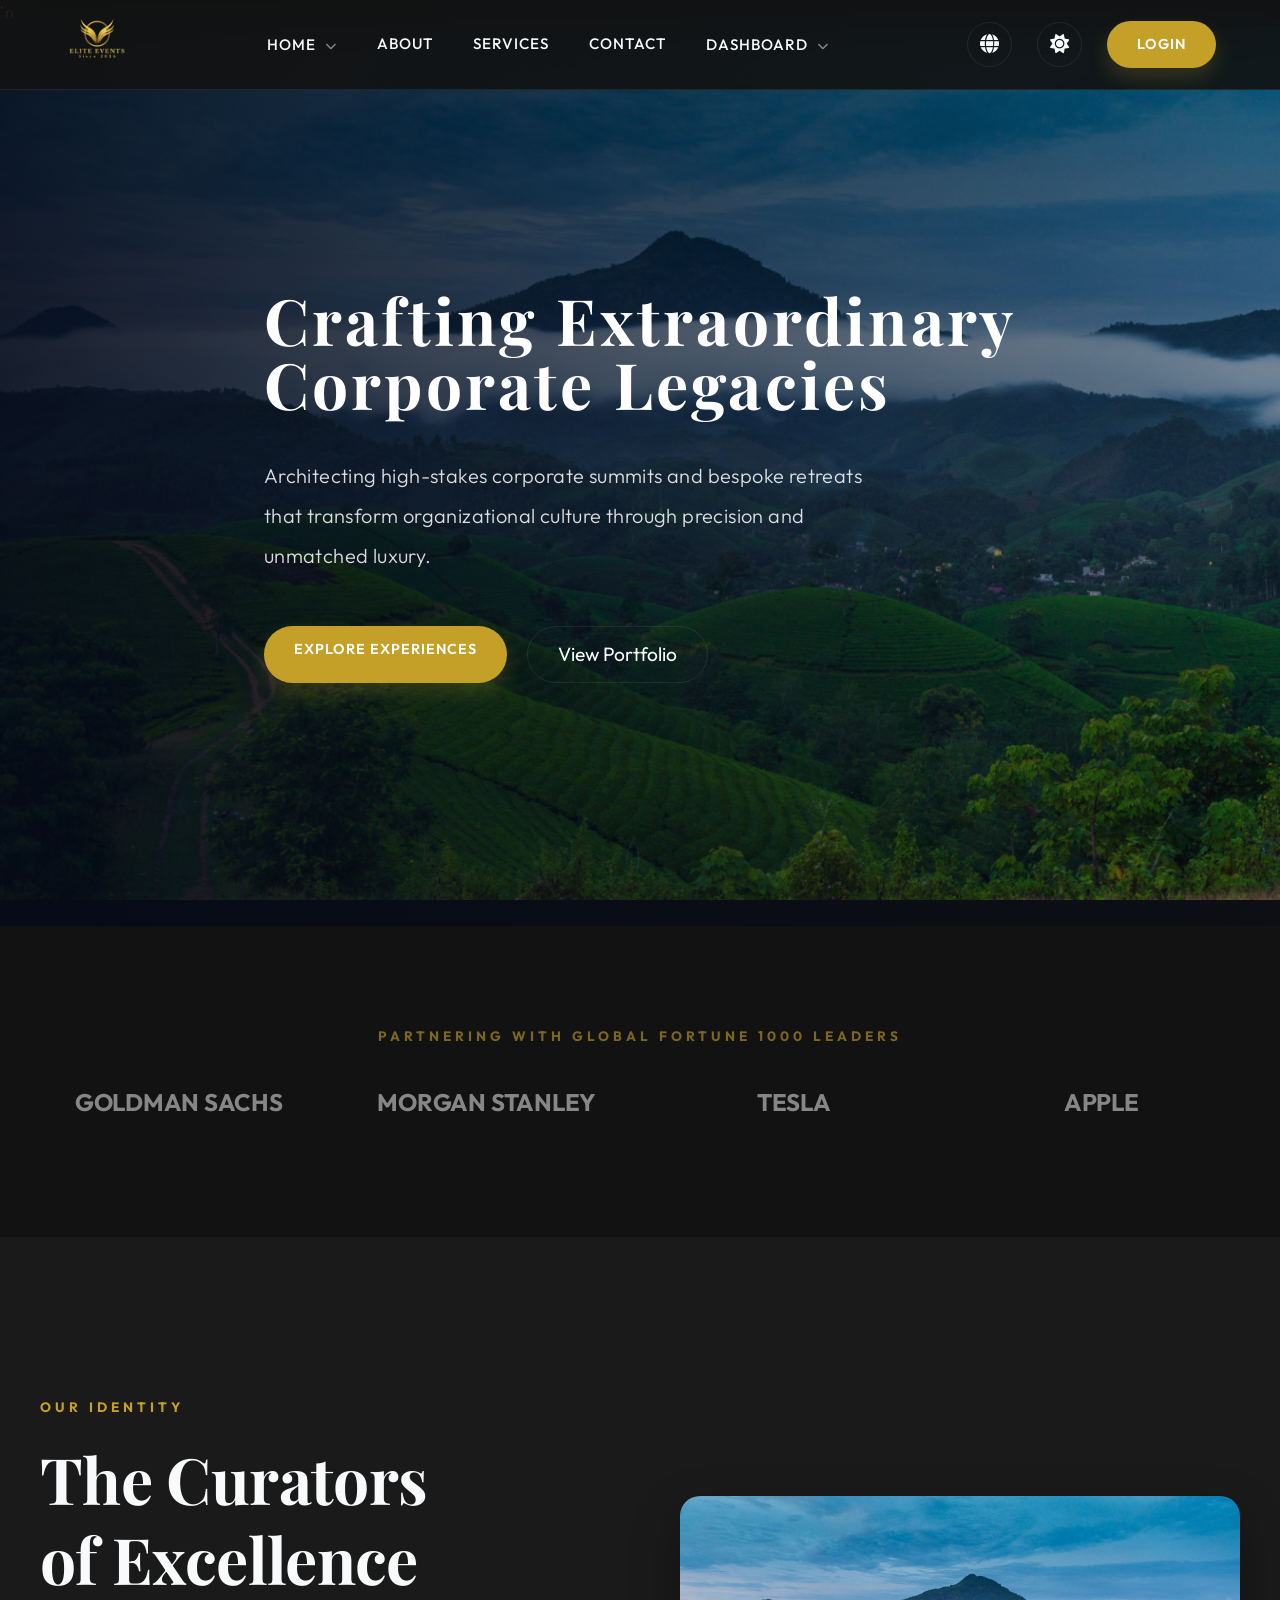
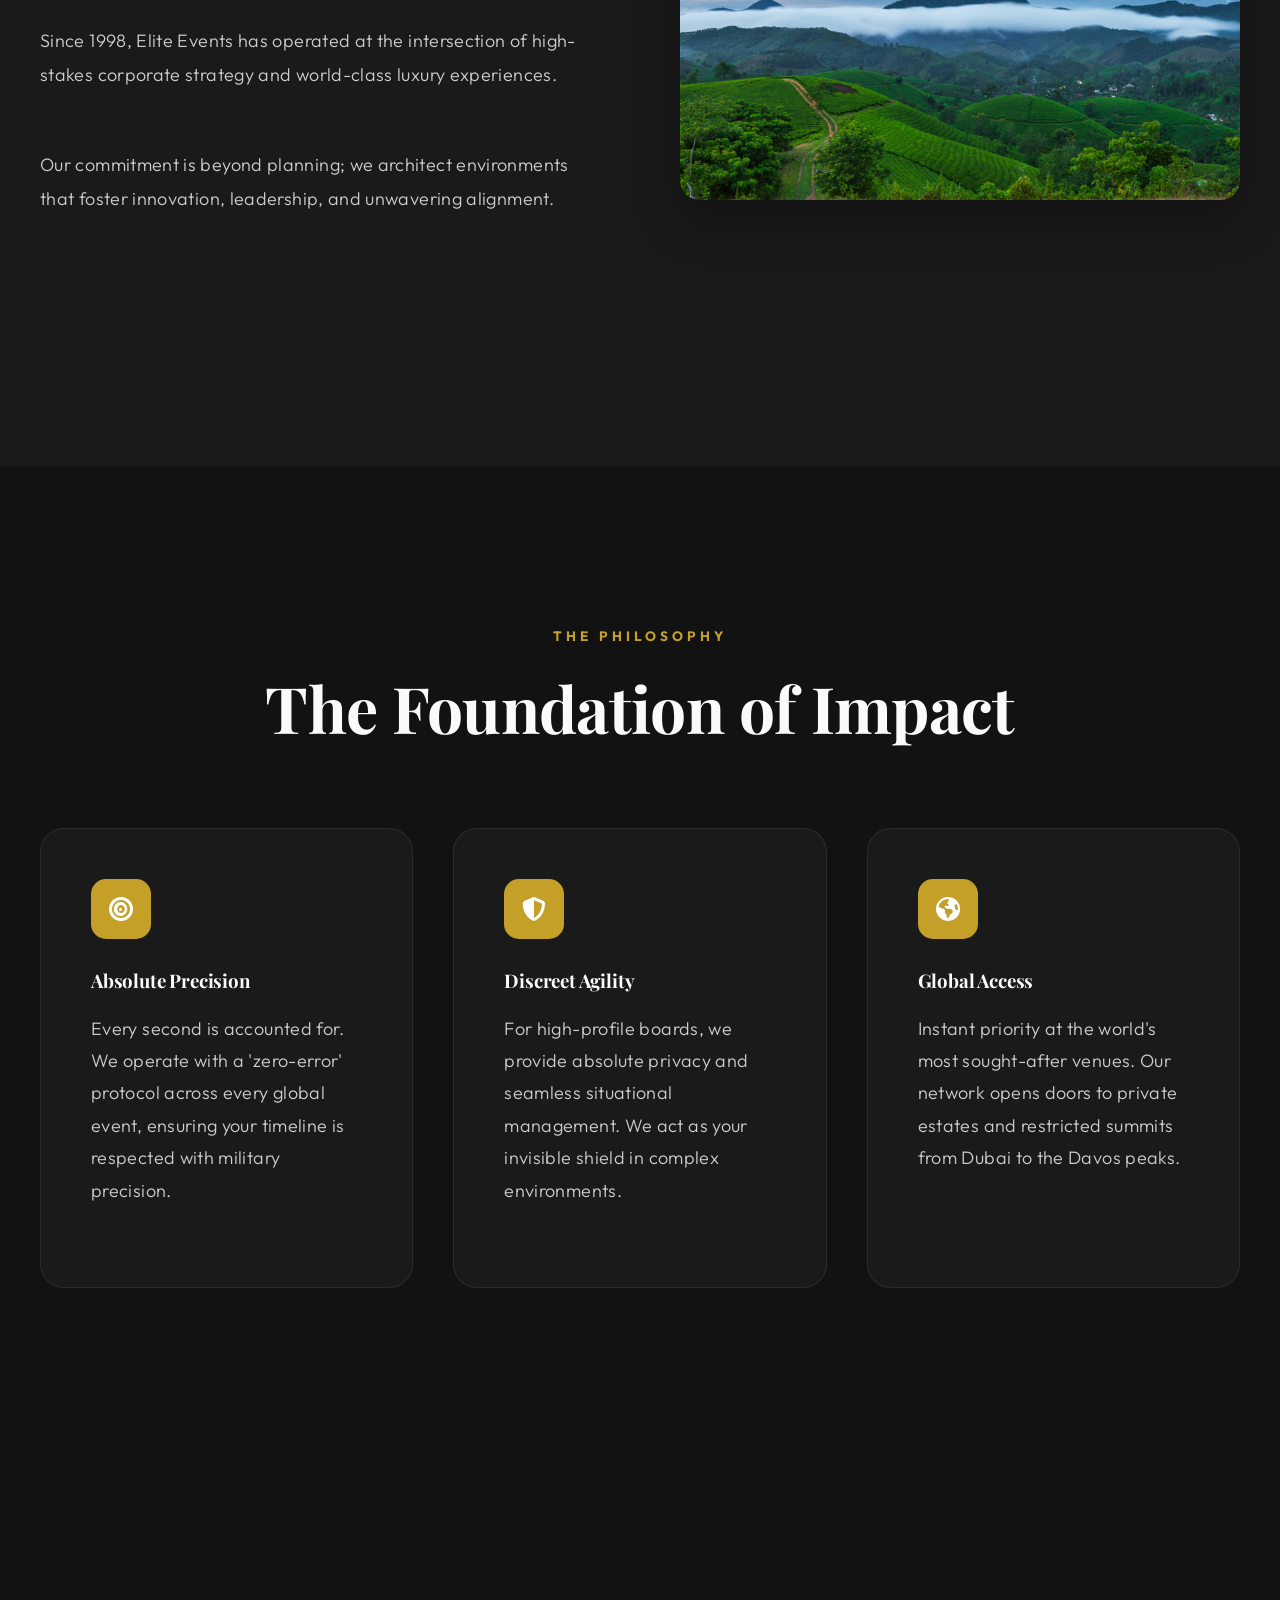
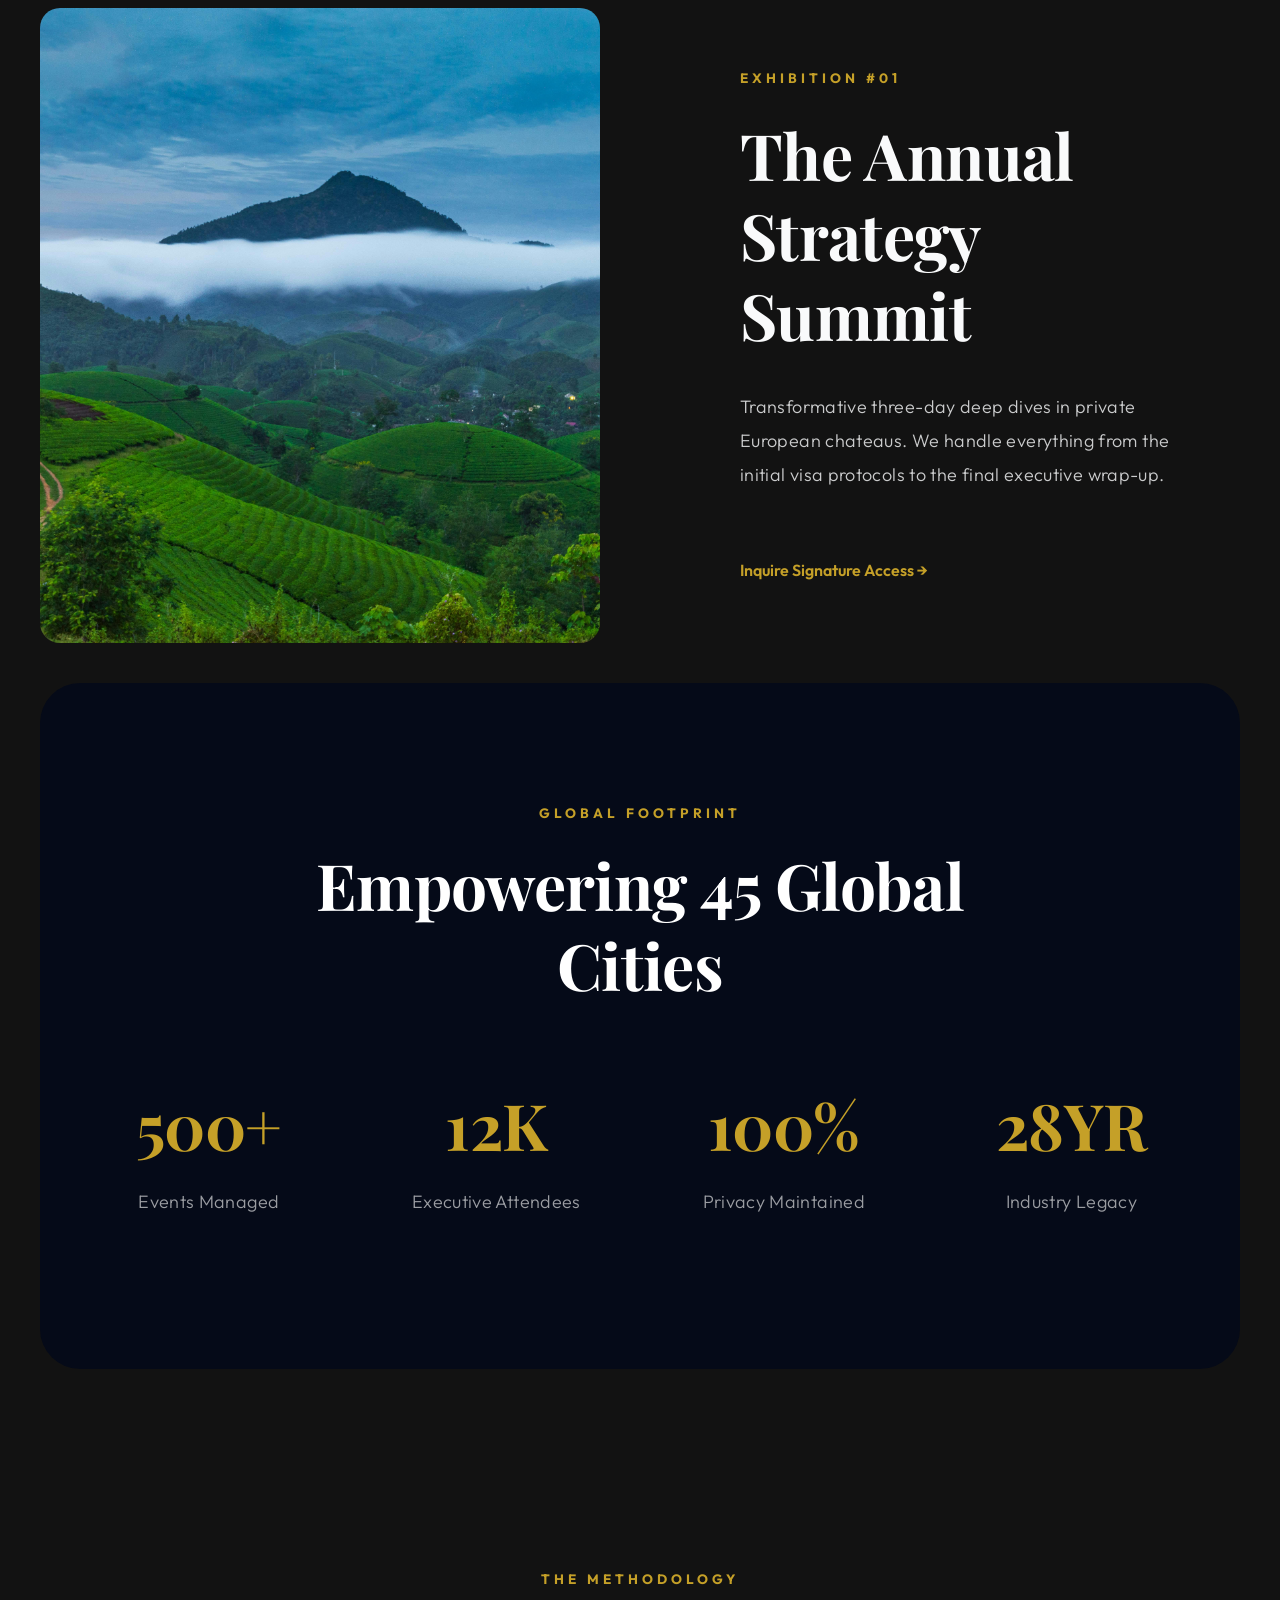
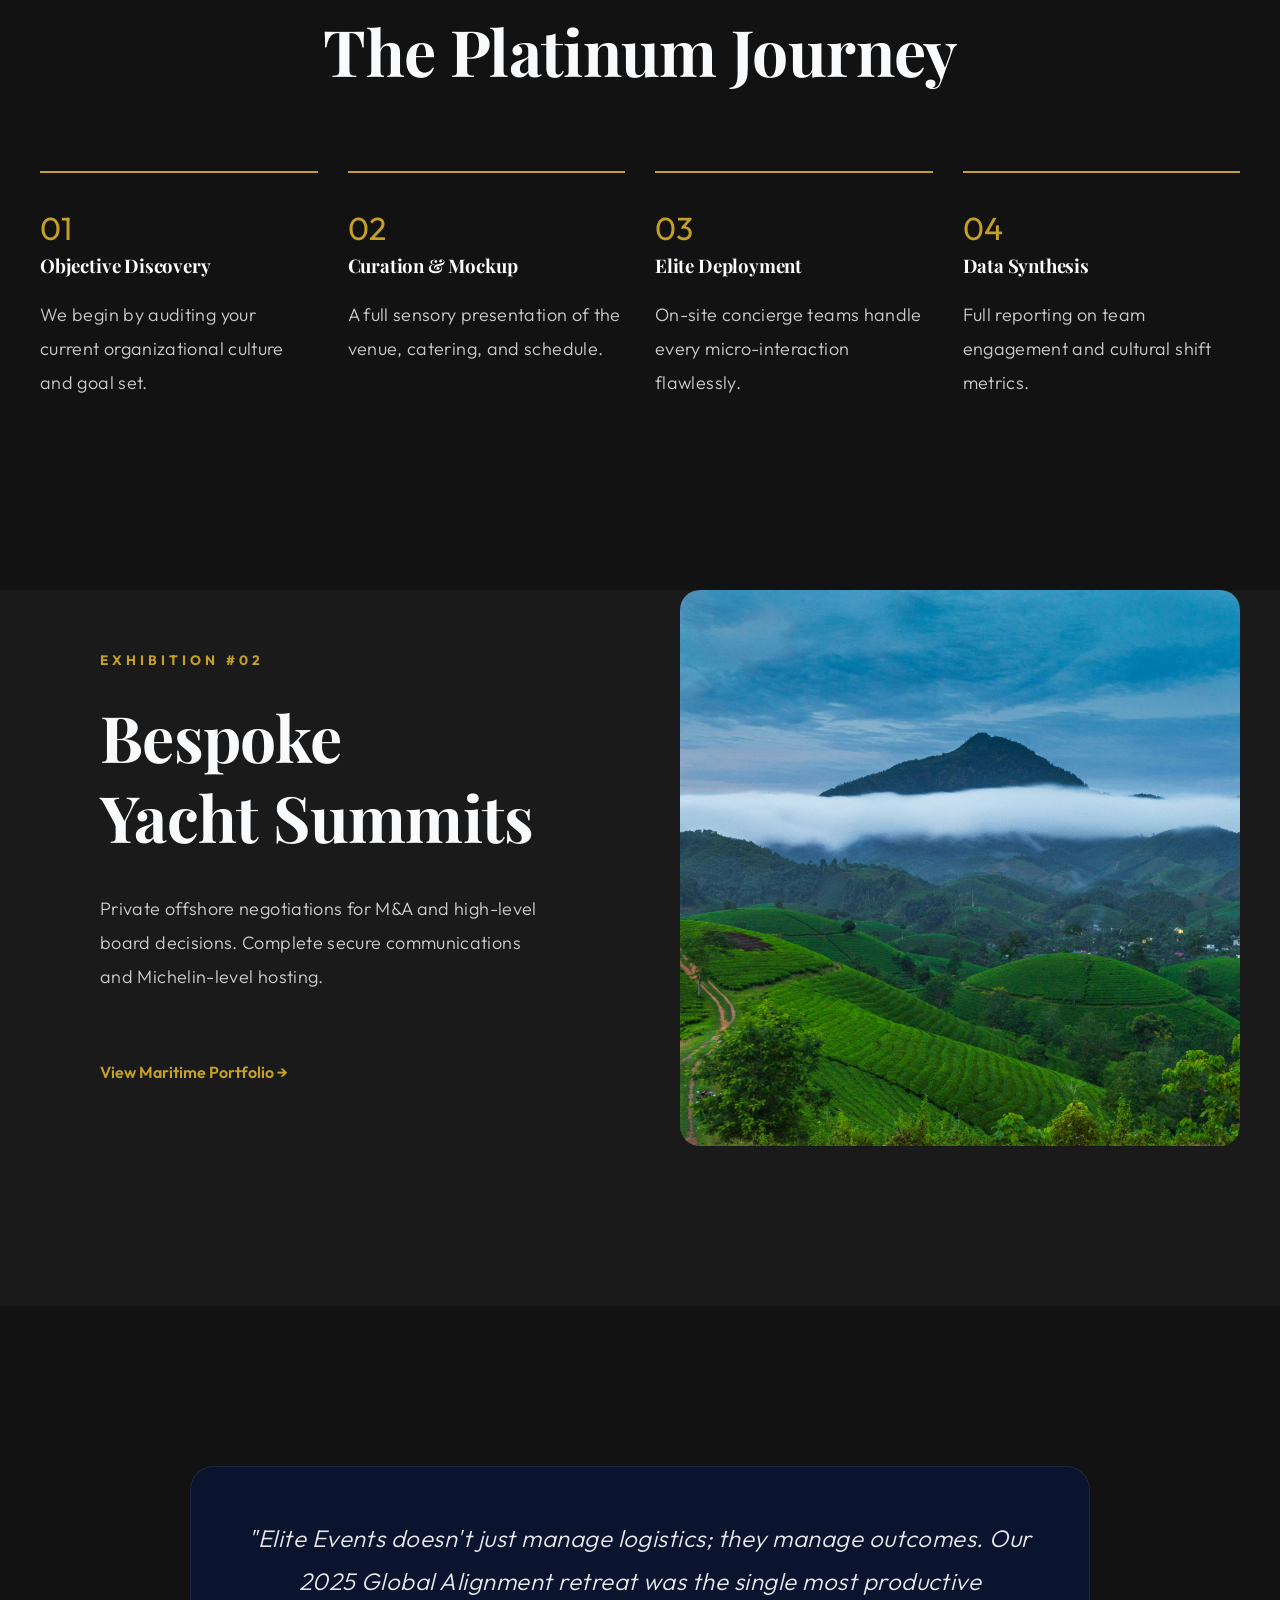
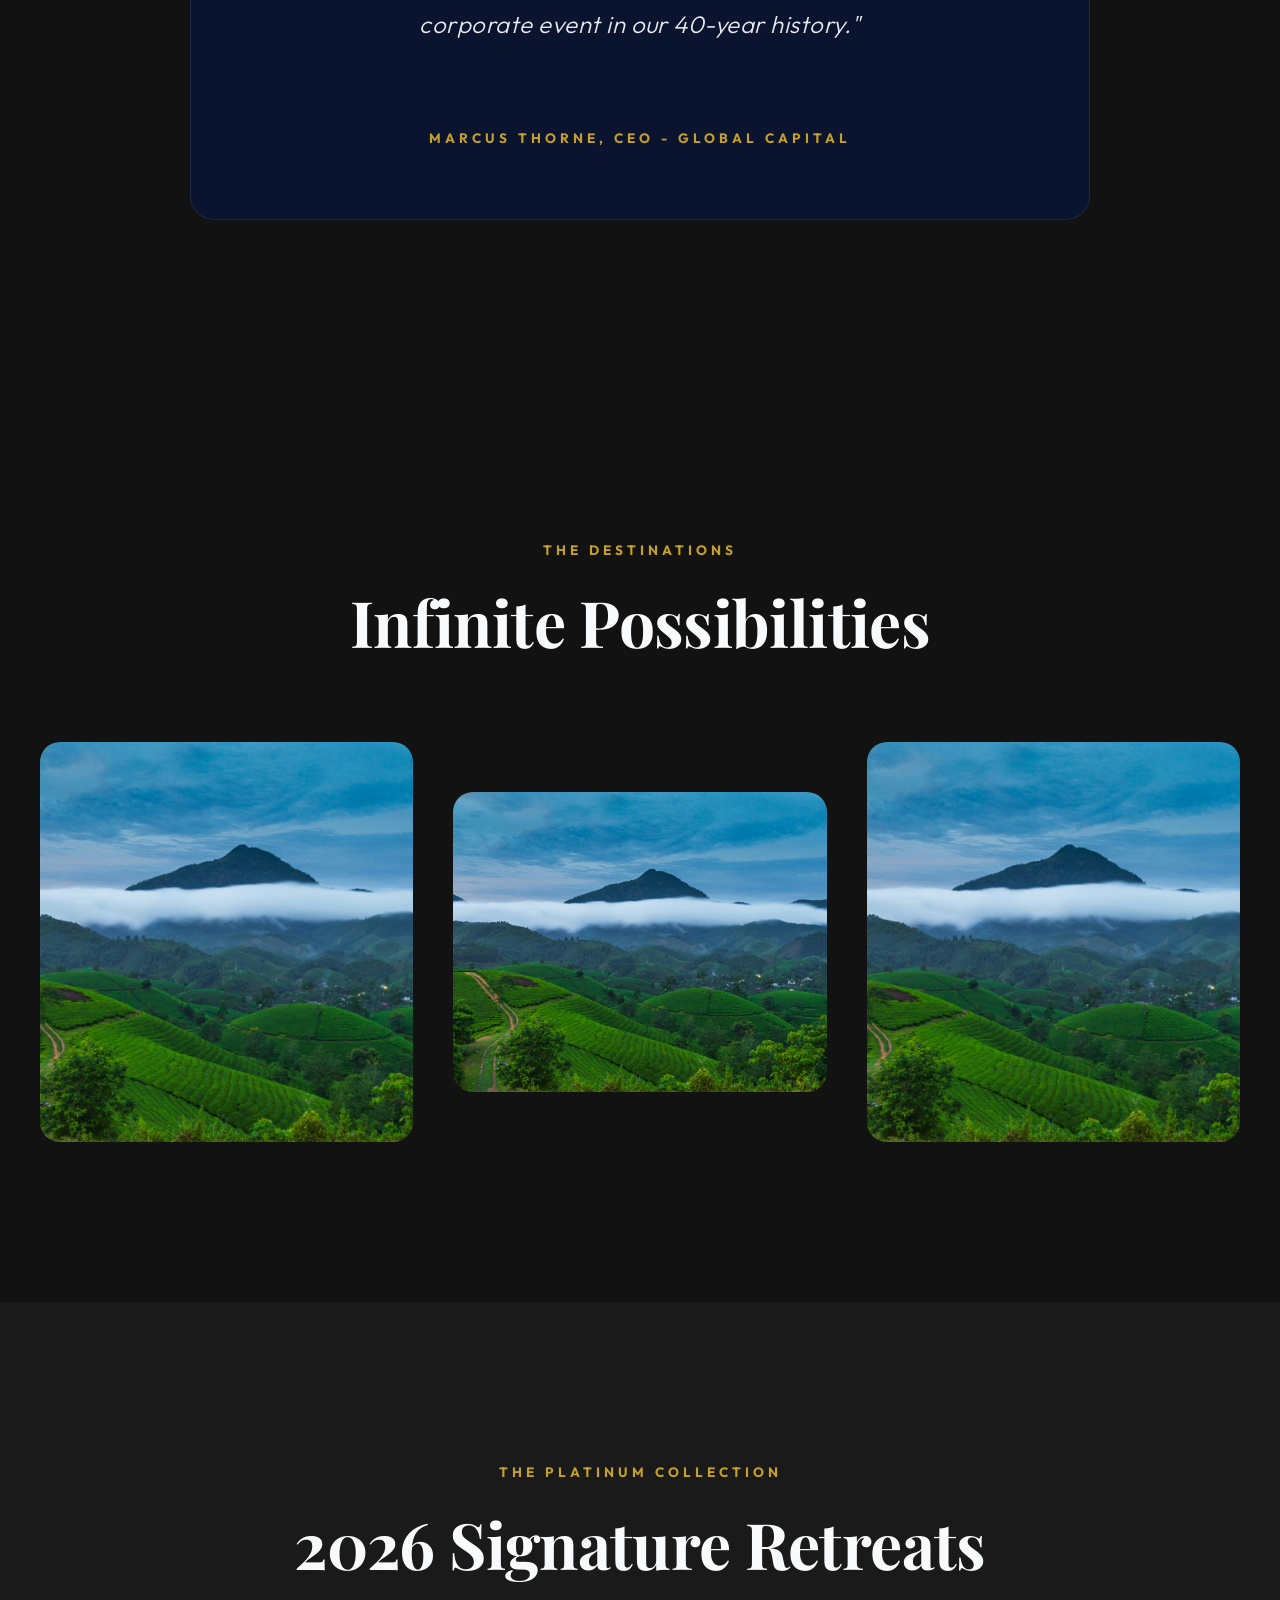
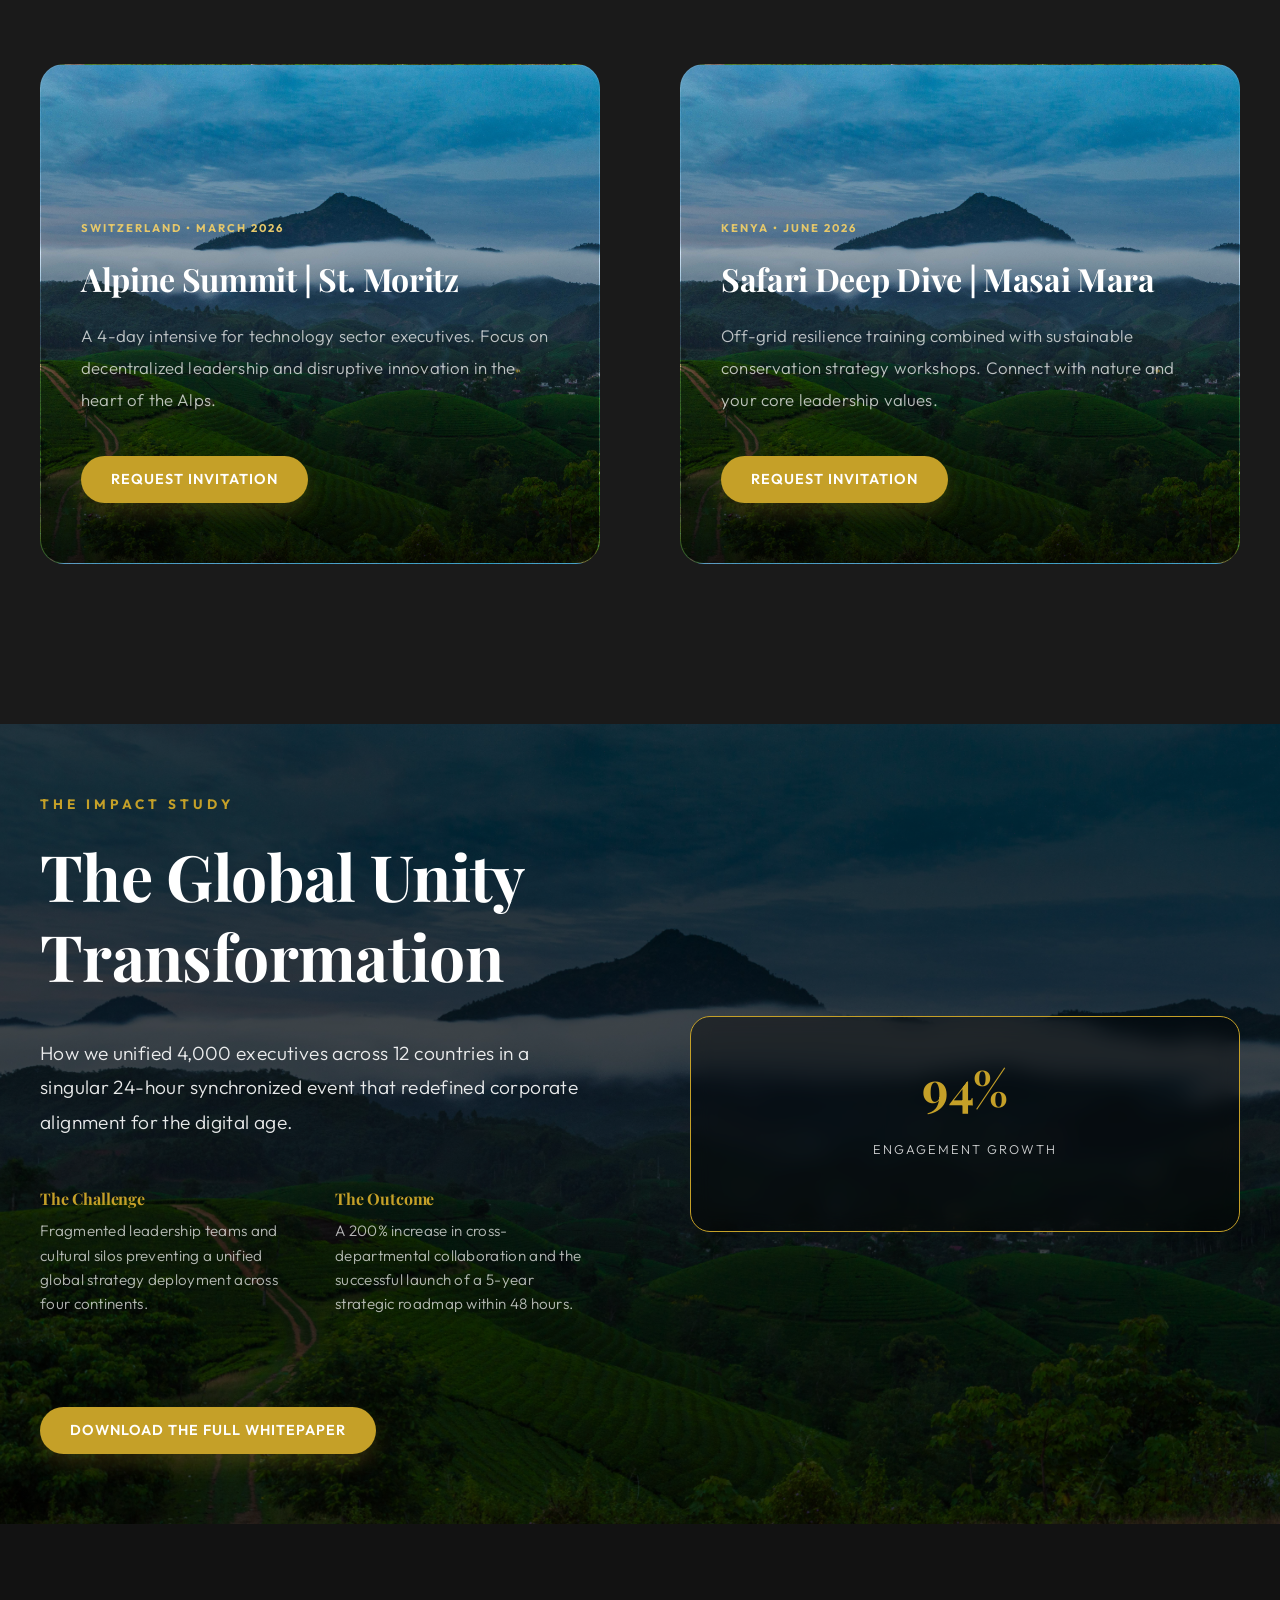
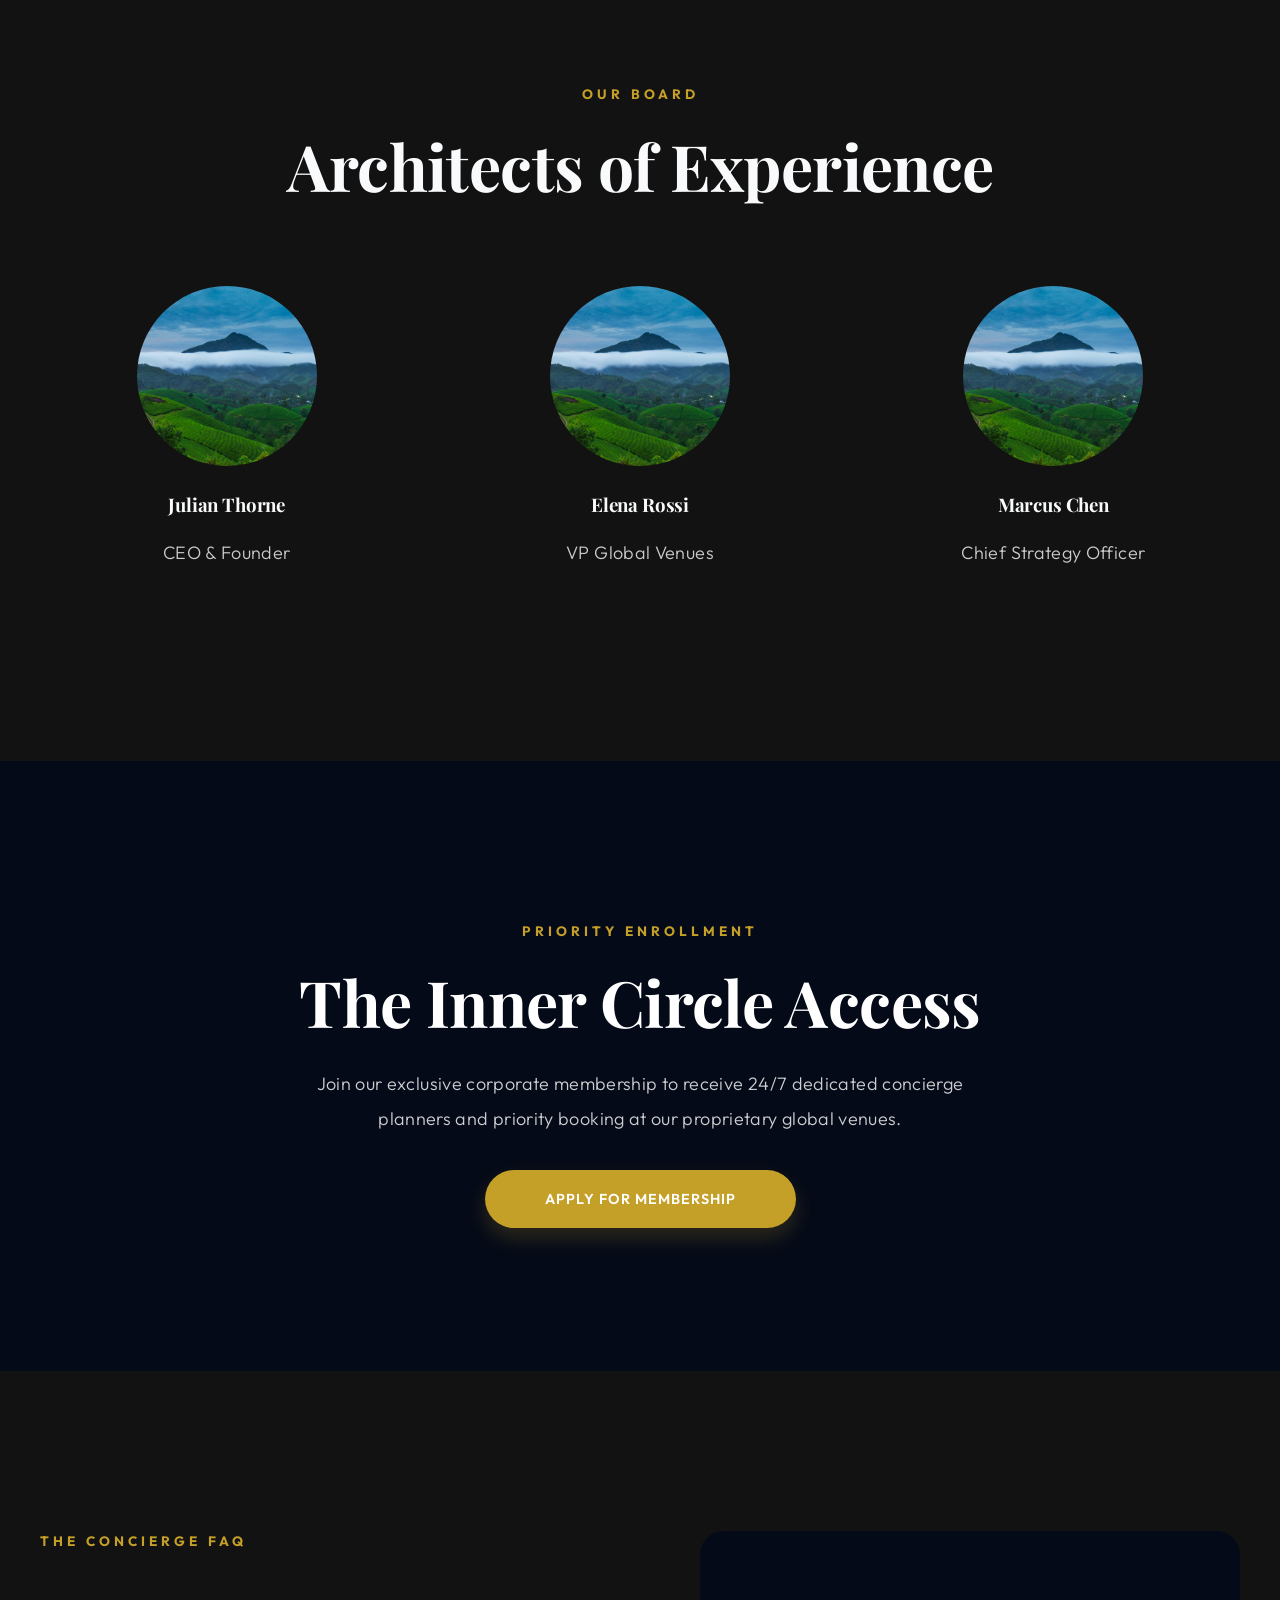
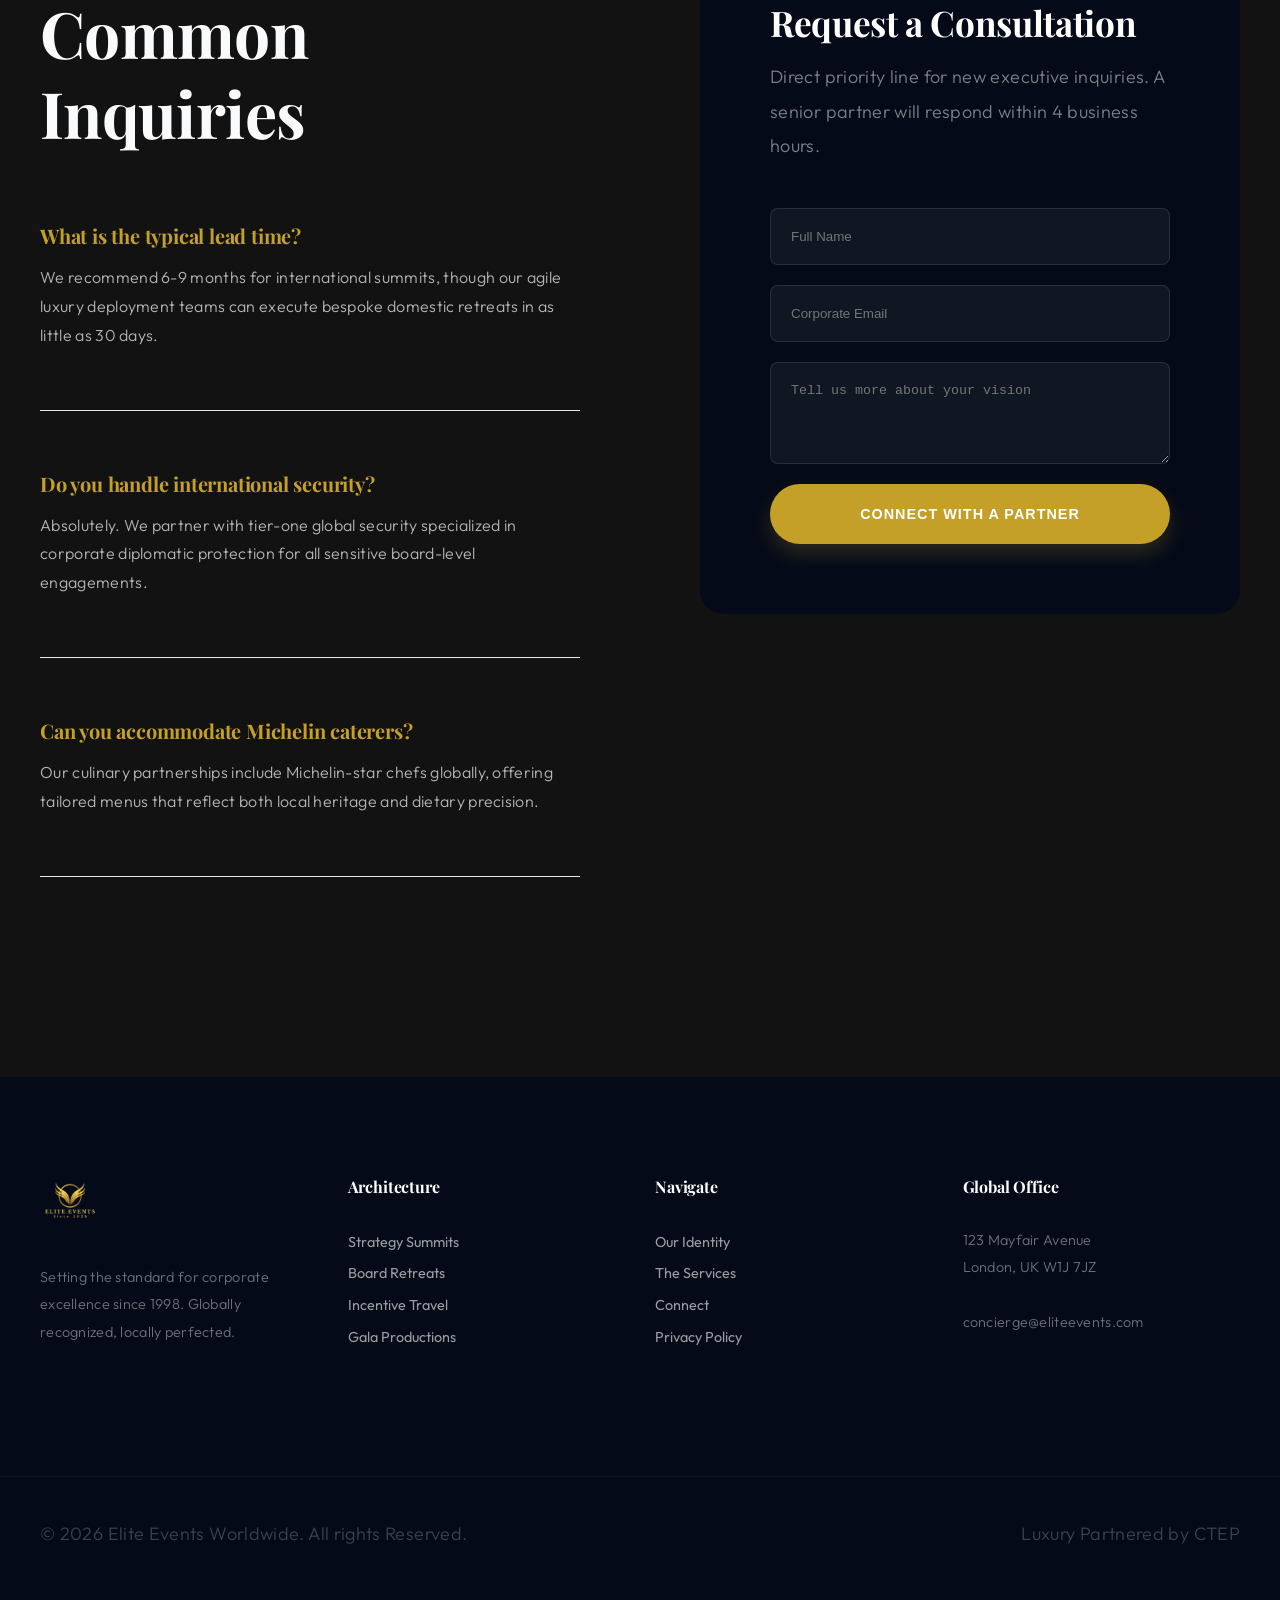
==== index.html @ 0a7a6202 "Initial commit of Cake Shop project" ====
<!DOCTYPE html>
<html lang="en" dir="ltr">
<head>
  <meta charset="UTF-8">
  <meta name="viewport" content="width=device-width, initial-scale=1.0">
  <title>Elite Events | Worldwide Luxury Corporate Experiences</title>
  <meta name="description" content="Redefining corporate synergy through bespoke team experiences and architectural event planning.">
  
  <link rel="icon" type="image/png" href="logo.png">`n  <!-- Fonts & Icons -->
  <link rel="preconnect" href="https://fonts.googleapis.com">
  <link rel="preconnect" href="https://fonts.gstatic.com" crossorigin>
  <link href="https://fonts.googleapis.com/css2?family=Outfit:wght@300;400;500;600;700&family=Playfair+Display:ital,wght@0,400..900;1,400..900&display=swap" rel="stylesheet">
  <link rel="stylesheet" href="https://cdnjs.cloudflare.com/ajax/libs/font-awesome/6.5.1/css/all.min.css">
  
  <link rel="stylesheet" href="style.css">
</head>
<body>

  <!-- NAVIGATION -->
  <header>
    <div class="nav-box">
      <div class="logo-wrap">
        <a href="index.html"><img src="logo.png" alt="Elite Events" class="logo-img"></a>
      </div>

      <nav class="nav-links-center">
        <div class="dropdown-parent">
          <a href="index.html" class="nav-link-item">Home <i class="fas fa-chevron-down" style="font-size: 0.7rem; margin-left: 5px; opacity: 0.5;"></i></a>
          <div class="dropdown-child">
            <a href="index.html" class="dropdown-link">Home 1</a>
            <a href="home2.html" class="dropdown-link">Home 2</a>
          </div>
        </div>
        <a href="about.html" class="nav-link-item">About</a>
        <a href="services.html" class="nav-link-item">Services</a>
        <a href="contact.html" class="nav-link-item">Contact</a>
        <div class="dropdown-parent">
          <a href="#" class="nav-link-item">Dashboard <i class="fas fa-chevron-down" style="font-size: 0.7rem; margin-left: 5px; opacity: 0.5;"></i></a>
          <div class="dropdown-child">
            <a href="dashboard.html" class="dropdown-link">User Dashboard</a>
            <a href="admin.html" class="dropdown-link">Admin Dashboard</a>
          </div>
        </div>
      </nav>

      <div class="nav-actions-right">
        <button class="btn-icon-luxe" id="rtl-toggle" title="Switch Language Direction"><i class="fas fa-globe"></i></button>
        <button class="btn-icon-luxe" id="theme-toggle" title="Toggle Darkness"><i class="fas fa-moon"></i></button>
        <div class="mobile-toggle">
          <span></span>
          <span></span>
          <span></span>
        </div>
        <a href="login.html" class="btn-login-premium">Login</a>
      </div>
    </div>
  </header>

  <!-- MOBILE NAV DRAWER (INTERACTIVE) -->
  <div class="mobile-nav">
    <button class="mobile-close-btn" aria-label="Close Menu">&times;</button>
    <div class="mobile-nav-group">
      <a href="#" class="mobile-dropdown-toggle">Home <i class="fas fa-chevron-down" style="font-size: 0.8rem; margin-left: 10px; opacity: 0.5;"></i></a>
      <div class="mobile-submenu">
        <a href="index.html" class="sub-link">Home 1</a>
        <a href="home2.html" class="sub-link">Home 2</a>
      </div>
    </div>
    
    <div class="mobile-nav-group">
      <a href="about.html">About</a>
      <a href="services.html">Services</a>
      <a href="contact.html">Contact</a>
    </div>

    <div class="mobile-nav-group">
      <a href="#" class="mobile-dropdown-toggle">Dashboard <i class="fas fa-chevron-down" style="font-size: 0.8rem; margin-left: 10px; opacity: 0.5;"></i></a>
      <div class="mobile-submenu">
        <a href="dashboard.html" class="sub-link">User Dashboard</a>
        <a href="admin.html" class="sub-link">Admin Dashboard</a>
      </div>
    </div>

    <div class="login-item" style="margin-top: 40px;">
      <a href="login.html" class="btn-login-premium" style="display: block; text-align: center; font-size: 1.1rem; padding: 20px; border-radius: 12px; font-family: 'Outfit', sans-serif;">Login</a>
    </div>
  </div>

  <!-- 1. HERO - SIGNATURE ENTRANCE -->
  <section class="hero-v1" style="background-image: url('image1.jpg');">
    <div class="hero-overlay"></div>
    <div class="container hero-box">
      <span class="accent-tag"></span>
      <h1 class="main-title" style="letter-spacing: 0.05em; margin-bottom: 40px;">Crafting Extraordinary <br> Corporate Legacies</h1>
      <p class="sub-desc" style="max-width: 600px; color: #fff; opacity: 0.85; line-height: 2; margin-bottom: 50px;">Architecting high-stakes corporate summits and bespoke retreats that transform organizational culture through precision and unmatched luxury.</p>
      <div class="hero-cta-group">
        <a href="#services" class="btn-login-premium">Explore Experiences</a>
        <a href="#portfolio" class="btn-icon-luxe" style="width: auto; height: auto; padding: 12px 30px; border-radius: 50px; color: #fff;">View Portfolio</a>
      </div>
    </div>
  </section>

  <!-- 2. TRUSTED BY - HORIZONTAL LOGOS -->
  <section style="padding: 100px 0; background: var(--bg-color);">
    <div class="container" style="text-align: center;">
      <span class="accent-tag" style="margin-bottom: 40px; opacity: 0.6;">Partnering With Global Fortune 1000 Leaders</span>
      <div class="grid-4" style="opacity: 0.5; filter: grayscale(1); align-items: center;">
        <h3 style="font-family: inherit; font-size: 1.5rem;">GOLDMAN SACHS</h3>
        <h3 style="font-family: inherit; font-size: 1.5rem;">MORGAN STANLEY</h3>
        <h3 style="font-family: inherit; font-size: 1.5rem;">TESLA</h3>
        <h3 style="font-family: inherit; font-size: 1.5rem;">APPLE</h3>
      </div>
    </div>
  </section>

  <!-- 3. IDENTITY - LEFT ALIGNED FOCUS -->
  <section style="background: var(--section-bg-alt);">
    <div class="container grid-2">
      <div class="section-head-left">
        <span class="accent-tag">Our Identity</span>
        <h2 class="main-title">The Curators <br> of Excellence</h2>
        <p>Since 1998, Elite Events has operated at the intersection of high-stakes corporate strategy and world-class luxury experiences.</p>
        <br>
        <p>Our commitment is beyond planning; we architect environments that foster innovation, leadership, and unwavering alignment.</p>
      </div>
      <div>
        <img src="image1.jpg" alt="Excellence" style="width: 100%; border-radius: 20px; box-shadow: var(--shadow-premium);">
      </div>
    </div>
  </section>

  <!-- 4. PILLARS - THREE COLUMN GRID -->
  <section>
    <div class="container">
      <div class="section-head-center">
        <span class="accent-tag">The Philosophy</span>
        <h2 class="main-title">The Foundation of Impact</h2>
      </div>
      <div class="grid-3">
        <div class="feature-card">
          <div class="feature-icon"><i class="fas fa-bullseye"></i></div>
          <h3>Absolute Precision</h3>
          <p style="margin-top: 15px; line-height: 1.8;">Every second is accounted for. We operate with a 'zero-error' protocol across every global event, ensuring your timeline is respected with military precision.</p>
        </div>
        <div class="feature-card">
          <div class="feature-icon"><i class="fas fa-shield-halved"></i></div>
          <h3>Discreet Agility</h3>
          <p style="margin-top: 15px; line-height: 1.8;">For high-profile boards, we provide absolute privacy and seamless situational management. We act as your invisible shield in complex environments.</p>
        </div>
        <div class="feature-card">
          <div class="feature-icon"><i class="fas fa-globe-americas"></i></div>
          <h3>Global Access</h3>
          <p style="margin-top: 15px; line-height: 1.8;">Instant priority at the world's most sought-after venues. Our network opens doors to private estates and restricted summits from Dubai to the Davos peaks.</p>
        </div>
      </div>
    </div>
  </section>

  <!-- 5. SHOWCASE - SPLIT ALTERNATING (Row 1) -->
  <section style="padding-bottom: 0;">
    <div class="container grid-2" style="align-items: stretch;">
      <div>
        <img src="image1.jpg" alt="Signature Event" style="width: 100%; height: 100%; object-fit: cover; border-radius: 20px;">
      </div>
      <div style="display: flex; flex-direction: column; justify-content: center; padding: 60px;">
        <span class="accent-tag" style="margin-bottom: 25px;">Exhibition #01</span>
        <h2 class="main-title" style="margin-bottom: 35px;">The Annual <br> Strategy Summit</h2>
        <p style="margin-bottom: 40px;">Transformative three-day deep dives in private European chateaus. We handle everything from the initial visa protocols to the final executive wrap-up.</p>
        <br>
        <a href="#" style="color: var(--gold-primary); font-weight: 600;">Inquire Signature Access →</a>
      </div>
    </div>
  </section>

  <!-- 6. NETWORK - FULL DEPTH STATS -->
  <section style="background: var(--navy-deep); color: white; border-radius: 40px; margin: 40px; padding: 120px 0;">
    <div class="container">
      <div class="section-head-center">
        <span class="accent-tag">Global Footprint</span>
        <h2 class="main-title" style="color: white;">Empowering 45 Global Cities</h2>
      </div>
      <div class="grid-4" style="text-align: center;">
        <div><h2 style="font-size: 4rem; color: var(--gold-primary);">500+</h2><p style="opacity: 0.6;">Events Managed</p></div>
        <div><h2 style="font-size: 4rem; color: var(--gold-primary);">12K</h2><p style="opacity: 0.6;">Executive Attendees</p></div>
        <div><h2 style="font-size: 4rem; color: var(--gold-primary);">100%</h2><p style="opacity: 0.6;">Privacy Maintained</p></div>
        <div><h2 style="font-size: 4rem; color: var(--gold-primary);">28YR</h2><p style="opacity: 0.6;">Industry Legacy</p></div>
      </div>
    </div>
  </section>

  <!-- 7. PROCESS - HORIZONTAL STEPPER -->
  <section>
    <div class="container">
      <div class="section-head-center">
        <span class="accent-tag">The Methodology</span>
        <h2 class="main-title">The Platinum Journey</h2>
      </div>
      <div class="grid-4">
        <div style="border-top: 2px solid var(--gold-primary); padding-top: 30px;">
          <span style="font-size: 2rem; color: var(--gold-primary);">01</span>
          <h3>Objective Discovery</h3>
          <p>We begin by auditing your current organizational culture and goal set.</p>
        </div>
        <div style="border-top: 2px solid var(--gold-primary); padding-top: 30px;">
          <span style="font-size: 2rem; color: var(--gold-primary);">02</span>
          <h3>Curation & Mockup</h3>
          <p>A full sensory presentation of the venue, catering, and schedule.</p>
        </div>
        <div style="border-top: 2px solid var(--gold-primary); padding-top: 30px;">
          <span style="font-size: 2rem; color: var(--gold-primary);">03</span>
          <h3>Elite Deployment</h3>
          <p>On-site concierge teams handle every micro-interaction flawlessly.</p>
        </div>
        <div style="border-top: 2px solid var(--gold-primary); padding-top: 30px;">
          <span style="font-size: 2rem; color: var(--gold-primary);">04</span>
          <h3>Data Synthesis</h3>
          <p>Full reporting on team engagement and cultural shift metrics.</p>
        </div>
      </div>
    </div>
  </section>

  <!-- 8. SHOWCASE - SPLIT ALTERNATING (Row 2 - Reversed) -->
  <section style="padding-top: 0; background: var(--section-bg-alt);">
    <div class="container grid-2" style="align-items: stretch;">
      <div style="display: flex; flex-direction: column; justify-content: center; padding: 60px;">
        <span class="accent-tag" style="margin-bottom: 25px;">Exhibition #02</span>
        <h2 class="main-title" style="margin-bottom: 35px;">Bespoke <br> Yacht Summits</h2>
        <p style="margin-bottom: 40px;">Private offshore negotiations for M&A and high-level board decisions. Complete secure communications and Michelin-level hosting.</p>
        <br>
        <a href="#" style="color: var(--gold-primary); font-weight: 600;">View Maritime Portfolio →</a>
      </div>
      <div>
        <img src="image1.jpg" alt="Yacht Event" style="width: 100%; height: 100%; object-fit: cover; border-radius: 20px;">
      </div>
    </div>
  </section>

  <!-- 9. TESTIMONIALS - CENTERED PREMIUM CARD -->
  <section>
    <div class="container">
      <div class="feature-card" style="text-align: center; max-width: 900px; margin: 0 auto; background: var(--navy-base); color: white;">
        <p style="font-size: 1.5rem; line-height: 1.8; font-style: italic; opacity: 0.9;">"Elite Events doesn't just manage logistics; they manage outcomes. Our 2025 Global Alignment retreat was the single most productive corporate event in our 40-year history."</p>
        <br><br>
        <span class="accent-tag" style="color: var(--gold-primary);">Marcus Thorne, CEO - Global Capital</span>
      </div>
    </div>
  </section>

  <!-- 10. VENUES - MASONRY STYLE -->
  <section id="portfolio">
    <div class="container">
      <div class="section-head-center">
        <span class="accent-tag">The Destinations</span>
        <h2 class="main-title">Infinite Possibilities</h2>
      </div>
      <div class="grid-3">
        <img src="image1.jpg" alt="Venue 1" style="width: 100%; height: 400px; object-fit: cover; border-radius: 20px; transition: transform 0.5s;">
        <img src="image1.jpg" alt="Venue 2" style="width: 100%; height: 300px; object-fit: cover; border-radius: 20px; margin-top: 50px;">
        <img src="image1.jpg" alt="Venue 3" style="width: 100%; height: 400px; object-fit: cover; border-radius: 20px;">
      </div>
    </div>
  </section>

  <!-- 11. SIGNATURE RETREATS - LUXURY CARDS -->
  <section style="background: var(--section-bg-alt);">
    <div class="container">
      <div class="section-head-center">
        <span class="accent-tag">The Platinum Collection</span>
        <h2 class="main-title">2026 Signature Retreats</h2>
      </div>
      <div class="grid-2">
        <!-- Card 1 -->
        <div class="retreat-card" style="background-image: url('image1.jpg'); background-size: cover; background-position: center;">
          <div class="retreat-card-content">
            <span class="accent-tag" style="color: var(--gold-light); font-size: 0.7rem; letter-spacing: 2px;">Switzerland • March 2026</span>
            <h3 class="retreat-title" style="color: white;">Alpine Summit | St. Moritz</h3>
            <p class="retreat-desc" style="color: rgba(255,255,255,0.8);">A 4-day intensive for technology sector executives. Focus on decentralized leadership and disruptive innovation in the heart of the Alps.</p>
            <a href="#" class="btn-login-premium" style="display: inline-block; width: fit-content;">Request Invitation</a>
          </div>
        </div>
        <!-- Card 2 -->
        <div class="retreat-card" style="background-image: url('image1.jpg'); background-size: cover; background-position: center;">
          <div class="retreat-card-content">
            <span class="accent-tag" style="color: var(--gold-light); font-size: 0.7rem; letter-spacing: 2px;">Kenya • June 2026</span>
            <h3 class="retreat-title" style="color: white;">Safari Deep Dive | Masai Mara</h3>
            <p class="retreat-desc" style="color: rgba(255,255,255,0.8);">Off-grid resilience training combined with sustainable conservation strategy workshops. Connect with nature and your core leadership values.</p>
            <a href="#" class="btn-login-premium" style="display: inline-block; width: fit-content;">Request Invitation</a>
          </div>
        </div>
      </div>
    </div>
  </section>

  <!-- 12. CASE STUDY - FULL DEPTH ENHANCED -->
  <section style="padding: 0;">
    <div style="background: linear-gradient(rgba(0,0,0,0.7), rgba(0,0,0,0.7)), url('image1.jpg') center/cover; height: 800px; display: flex; align-items: center; position: relative;">
      <div class="container" style="position: relative; z-index: 2; color: white;">
        <div class="grid-2" style="align-items: center; gap: 100px;">
          <div>
            <span class="accent-tag">The Impact Study</span>
            <h2 class="main-title" style="color: white; margin-bottom: 40px;">The Global Unity <br> Transformation</h2>
            <p style="font-size: 1.2rem; opacity: 0.9; line-height: 1.8; margin-bottom: 30px;">How we unified 4,000 executives across 12 countries in a singular 24-hour synchronized event that redefined corporate alignment for the digital age.</p>
            
            <div style="display: grid; grid-template-columns: 1fr 1fr; gap: 40px; margin-top: 50px;">
              <div>
                <h4 style="color: var(--gold-primary); margin-bottom: 10px;">The Challenge</h4>
                <p style="font-size: 0.95rem; opacity: 0.7; line-height: 1.6;">Fragmented leadership teams and cultural silos preventing a unified global strategy deployment across four continents.</p>
              </div>
              <div>
                <h4 style="color: var(--gold-primary); margin-bottom: 10px;">The Outcome</h4>
                <p style="font-size: 0.95rem; opacity: 0.7; line-height: 1.6;">A 200% increase in cross-departmental collaboration and the successful launch of a 5-year strategic roadmap within 48 hours.</p>
              </div>
            </div>

            <a href="#" class="btn-login-premium" style="margin-top: 60px; display: inline-block;">Download the Full Whitepaper</a>
          </div>
          <div style="text-align: center;">
            <div style="border: 1px solid var(--gold-primary); padding: 40px; border-radius: 20px; background: rgba(0,0,0,0.4); backdrop-filter: blur(10px);">
              <h3 style="color: var(--gold-primary); font-size: 3rem;">94%</h3>
              <p style="text-transform: uppercase; letter-spacing: 2px; font-size: 0.8rem; margin-top: 10px;">Engagement Growth</p>
            </div>
          </div>
        </div>
      </div>
    </div>
  </section>

  <!-- 13. LEADERSHIP - CLEAN FLEX -->
  <section>
    <div class="container">
      <div class="section-head-center">
        <span class="accent-tag">Our Board</span>
        <h2 class="main-title">Architects of Experience</h2>
      </div>
      <div class="grid-3" style="text-align: center;">
        <div>
          <img src="image1.jpg" alt="Leader" style="width: 180px; height: 180px; border-radius: 50%; object-fit: cover; margin-bottom: 20px;">
          <h3>Julian Thorne</h3>
          <p>CEO & Founder</p>
        </div>
        <div>
          <img src="image1.jpg" alt="Leader" style="width: 180px; height: 180px; border-radius: 50%; object-fit: cover; margin-bottom: 20px;">
          <h3>Elena Rossi</h3>
          <p>VP Global Venues</p>
        </div>
        <div>
          <img src="image1.jpg" alt="Leader" style="width: 180px; height: 180px; border-radius: 50%; object-fit: cover; margin-bottom: 20px;">
          <h3>Marcus Chen</h3>
          <p>Chief Strategy Officer</p>
        </div>
      </div>
    </div>
  </section>

  <!-- 14. MEMBERSHIP - CENTERED CTA -->
  <section style="background: var(--navy-deep); color: white; text-align: center;">
    <div class="container">
      <span class="accent-tag">Priority Enrollment</span>
      <h2 class="main-title" style="color: white;">The Inner Circle Access</h2>
      <p style="max-width: 700px; margin: 0 auto 50px;">Join our exclusive corporate membership to receive 24/7 dedicated concierge planners and priority booking at our proprietary global venues.</p>
      <a href="#" class="btn-login-premium" style="padding: 20px 60px;">Apply for Membership</a>
    </div>
  </section>

  <!-- 15. FAQ & CONTACT - REFINED CONCIERGE -->
  <section style="background: var(--bg-color);">
    <div class="container grid-2" style="align-items: flex-start; gap: 120px;">
      <div class="faq-box-luxe">
        <span class="accent-tag">The Concierge FAQ</span>
        <h2 class="main-title" style="margin-bottom: 50px;">Common <br> Inquiries</h2>
        
        <div style="margin-bottom: 40px; padding-bottom: 30px; border-bottom: 1px solid var(--gray-light);">
          <h4 style="font-size: 1.25rem; color: var(--gold-primary); margin-bottom: 15px;">What is the typical lead time?</h4>
          <p style="font-size: 1rem; opacity: 0.7; line-height: 1.8;">We recommend 6-9 months for international summits, though our agile luxury deployment teams can execute bespoke domestic retreats in as little as 30 days.</p>
        </div>

        <div style="margin-bottom: 40px; padding-bottom: 30px; border-bottom: 1px solid var(--gray-light);">
          <h4 style="font-size: 1.25rem; color: var(--gold-primary); margin-bottom: 15px;">Do you handle international security?</h4>
          <p style="font-size: 1rem; opacity: 0.7; line-height: 1.8;">Absolutely. We partner with tier-one global security specialized in corporate diplomatic protection for all sensitive board-level engagements.</p>
        </div>

        <div style="margin-bottom: 40px; padding-bottom: 30px; border-bottom: 1px solid var(--gray-light);">
          <h4 style="font-size: 1.25rem; color: var(--gold-primary); margin-bottom: 15px;">Can you accommodate Michelin caterers?</h4>
          <p style="font-size: 1rem; opacity: 0.7; line-height: 1.8;">Our culinary partnerships include Michelin-star chefs globally, offering tailored menus that reflect both local heritage and dietary precision.</p>
        </div>
      </div>

      <div class="concierge-form" style="background: var(--navy-deep); padding: 70px; border-radius: var(--border-radius-lg);">
        <h3 style="color: white; font-family: 'Playfair Display', serif; font-size: 2.2rem; margin-bottom: 15px;">Request a Consultation</h3>
        <p style="color: rgba(255,255,255,0.6); margin-bottom: 45px;">Direct priority line for new executive inquiries. A senior partner will respond within 4 business hours.</p>
        
        <form style="display: flex; flex-direction: column; gap: 20px;">
          <input type="text" placeholder="Full Name" style="padding: 20px; background: rgba(255,255,255,0.05); border: 1px solid rgba(255,255,255,0.1); border-radius: 8px; color: white; width: 100%;">
          <input type="email" placeholder="Corporate Email" style="padding: 20px; background: rgba(255,255,255,0.05); border: 1px solid rgba(255,255,255,0.1); border-radius: 8px; color: white; width: 100%;">
          <textarea placeholder="Tell us more about your vision" rows="4" style="padding: 20px; background: rgba(255,255,255,0.05); border: 1px solid rgba(255,255,255,0.1); border-radius: 8px; color: white; width: 100%;"></textarea>
          <button class="btn-login-premium" style="border: none; width: 100%; padding: 22px; cursor: pointer;">Connect with a Partner</button>
        </form>
      </div>
    </div>
  </section>

  <!-- FOOTER -->
  <footer style="padding: 100px 0; background: var(--navy-deep); color: white;">
    <div class="container grid-4">
      <div>
        <a href="index.html"><img src="logo.png" alt="Elite Events" style="height: 50px; margin-bottom: 30px; object-fit: contain;"></a>
        <p style="opacity: 0.6; font-size: 0.9rem;">Setting the standard for corporate excellence since 1998. Globally recognized, locally perfected.</p>
      </div>
      <div>
        <h4 style="margin-bottom: 30px;">Architecture</h4>
        <ul style="list-style: none; opacity: 0.6; font-size: 0.9rem; line-height: 2.2;">
          <li>Strategy Summits</li>
          <li>Board Retreats</li>
          <li>Incentive Travel</li>
          <li>Gala Productions</li>
        </ul>
      </div>
      <div>
        <h4 style="margin-bottom: 30px;">Navigate</h4>
        <ul style="list-style: none; opacity: 0.6; font-size: 0.9rem; line-height: 2.2;">
          <li><a href="about.html">Our Identity</a></li>
          <li><a href="services.html">The Services</a></li>
          <li><a href="contact.html">Connect</a></li>
          <li><a href="#">Privacy Policy</a></li>
        </ul>
      </div>
      <div>
        <h4 style="margin-bottom: 30px;">Global Office</h4>
        <p style="opacity: 0.6; font-size: 0.9rem;">123 Mayfair Avenue<br>London, UK W1J 7JZ<br><br>concierge@eliteevents.com</p>
      </div>
    </div>
    <div class="container" style="margin-top: 100px; padding-top: 40px; border-top: 1px solid rgba(255,255,255,0.1); display: flex; justify-content: space-between; opacity: 0.4; font-size: 0.8rem;">
      <p>&copy; 2026 Elite Events Worldwide. All rights Reserved.</p>
      <p>Luxury Partnered by CTEP</p>
    </div>
  </footer>

  <script src="script.js"></script>
</body>
</html>
---- style.css ----
* { 
  box-sizing: border-box; 
  margin: 0; 
  padding: 0; 
}

html, body {
  overflow-x: hidden;
  max-width: 100vw;
}

:root {
  /* Color Palette - Ultra Luxury */
  --gold-primary: #C5A028;
  --gold-light: #E5C76B;
  --gold-dark: #8C6F1A;
  --navy-deep: #050A18;
  --navy-base: #0A142F;
  --white: #FFFFFF;
  --off-white: #F9FAFB;
  --charcoal: #121212;
  --gray-light: #E5E7EB;
  --gray-muted: #9CA3AF;
  
  /* Glassmorphism & Effects */
  --glass-bg: rgba(255, 255, 255, 0.03);
  --glass-border: rgba(255, 255, 255, 0.1);
  --shadow-premium: 0 20px 50px rgba(0, 0, 0, 0.3);
  --transition-smooth: all 0.6s cubic-bezier(0.16, 1, 0.3, 1);
  
  /* Spacing & Sizing */
  --container-max: 1400px;
  --section-padding: 160px;
  --border-radius-lg: 24px;
  --border-radius-sm: 8px;

  /* Theme Defaults */
  --bg-color: var(--white);
  --text-color: var(--charcoal);
  --section-bg-alt: var(--off-white);
  --header-bg: rgba(255, 255, 255, 0.85);
}

[data-theme="dark"] {
  --bg-color: var(--charcoal);
  --text-color: var(--off-white);
  --section-bg-alt: #1A1A1A;
  --header-bg: rgba(18, 18, 18, 0.9);
  --glass-bg: rgba(255, 255, 255, 0.05);
  --glass-border: rgba(255, 255, 255, 0.08);
}

/* Base Resets */
* {
  margin: 0;
  padding: 0;
  box-sizing: border-box;
  -webkit-font-smoothing: antialiased;
}

html {
  font-size: 16px;
  scroll-behavior: smooth;
}

body {
  font-family: 'Outfit', sans-serif;
  background-color: var(--bg-color);
  color: var(--text-color);
  line-height: 1.6;
  overflow-x: hidden;
  transition: background-color 0.4s ease;
}

/* Typography Perfection */
h1, h2, h3, h4, h5, h6 {
  font-family: 'Playfair Display', serif;
  font-weight: 700;
  letter-spacing: -0.01em;
  line-height: 1.25;
  margin-bottom: 20px;
}

p {
  font-size: 1.125rem;
  font-weight: 300;
  opacity: 0.8;
  line-height: 1.9;
  letter-spacing: 0.02em;
  margin-bottom: 30px;
}

a {
  text-decoration: none;
  color: inherit;
  transition: var(--transition-smooth);
}

.container {
  max-width: var(--container-max);
  margin: 0 auto;
  padding: 0 40px;
}

/* Header & Premium Nav */
header {
  position: fixed;
  top: 0;
  left: 0;
  width: 100%;
  height: 90px;
  z-index: 1000;
  background: var(--header-bg);
  backdrop-filter: blur(20px);
  border-bottom: 1px solid var(--glass-border);
  display: flex;
  align-items: center;
  transition: var(--transition-smooth);
}

.hero-v2 {
  color: white !important;
}

.hero-v2 .main-title {
  color: white !important;
}

.hero-v2 p {
  color: white !important;
  opacity: 0.8;
}

.nav-box {
  display: flex;
  justify-content: space-between;
  align-items: center;
  width: 100%;
  padding: 0 5%;
}

.logo-wrap {
  display: flex;
  align-items: center;
  gap: 0; 
}

.logo-img {
  height: 55px;
  width: auto;
  object-fit: contain;
  transition: transform 0.3s ease;
}

.logo-img:hover {
  transform: scale(1.05);
}

.nav-links-center {
  display: flex;
  gap: 40px;
  align-items: center;
}

.nav-link-item {
  position: relative;
  font-size: 0.95rem;
  font-weight: 500;
  text-transform: uppercase;
  letter-spacing: 1px;
  padding: 10px 0;
}

.nav-link-item::after {
  content: '';
  position: absolute;
  bottom: 0;
  left: 50%;
  width: 0;
  height: 2px;
  background: var(--gold-primary);
  transition: var(--transition-smooth);
  transform: translateX(-50%);
}

.nav-link-item:hover::after {
  width: 100%;
}

/* Dropdown Premium Style */
.dropdown-parent {
  position: relative;
}

.dropdown-child {
  position: absolute;
  top: 100%;
  left: 50%;
  transform: translateX(-50%) translateY(20px);
  background: var(--bg-color);
  min-width: 220px;
  padding: 15px 0;
  border-radius: var(--border-radius-sm);
  box-shadow: var(--shadow-premium);
  opacity: 0;
  visibility: hidden;
  transition: var(--transition-smooth);
  border: 1px solid var(--glass-border);
}

.dropdown-parent:hover .dropdown-child {
  opacity: 1;
  visibility: visible;
  transform: translateX(-50%) translateY(5px);
}

.dropdown-link {
  display: block;
  padding: 12px 25px;
  font-size: 0.9rem;
  transition: background 0.3s;
}

.dropdown-link:hover {
  background: var(--section-bg-alt);
  color: var(--gold-primary);
}

.nav-actions-right {
  display: flex;
  align-items: center;
  gap: 25px;
}

.btn-icon-luxe {
  background: none;
  border: 1px solid var(--glass-border);
  width: 45px;
  height: 45px;
  border-radius: 50%;
  display: flex;
  align-items: center;
  justify-content: center;
  cursor: pointer;
  font-size: 1.2rem;
  color: var(--text-color);
  transition: var(--transition-smooth);
}

.btn-icon-luxe:hover {
  border-color: var(--gold-primary);
  background: var(--glass-bg);
  transform: translateY(-2px);
}

.btn-login-premium {
  padding: 12px 30px;
  background: var(--gold-primary);
  color: white;
  border-radius: 50px;
  font-weight: 600;
  font-size: 0.9rem;
  text-transform: uppercase;
  letter-spacing: 1px;
  box-shadow: 0 10px 20px rgba(197, 160, 40, 0.2);
}

.btn-login-premium:hover {
  background: var(--gold-dark);
  box-shadow: 0 15px 25px rgba(197, 160, 40, 0.3);
  transform: translateY(-3px);
}

/* Sections Global Alignment */
section {
  padding: var(--section-padding) 0;
  overflow: hidden;
}

.section-head-center {
  max-width: 800px;
  margin: 0 auto 80px;
  text-align: center;
}

.section-head-left {
  max-width: 600px;
  margin-bottom: 60px;
}

.accent-tag {
  color: var(--gold-primary);
  text-transform: uppercase;
  letter-spacing: 4px;
  font-size: 0.85rem;
  font-weight: 700;
  display: block;
  margin-bottom: 20px;
}

.main-title {
  font-size: clamp(2.5rem, 5vw, 4.5rem);
  margin-bottom: 25px;
}

.sub-desc {
  font-size: 1.25rem;
  opacity: 0.7;
}

/* HERO SECTION - REFINED */
.hero-v1 {
  height: 100vh;
  display: flex;
  align-items: center;
  position: relative;
  background-attachment: fixed;
  background-position: center;
  background-size: cover;
  color: white;
}

.hero-overlay {
  position: absolute;
  top: 0; left: 0; width: 100%; height: 100%;
  background: linear-gradient(to right, rgba(5, 10, 24, 0.9), rgba(5, 10, 24, 0.4));
  z-index: 1;
}

.hero-box {
  position: relative;
  z-index: 2;
  max-width: 900px;
}

.hero-v1 h1 {
  line-height: 1;
  margin-bottom: 30px;
}

.hero-cta-group {
  margin-top: 50px;
  display: flex;
  gap: 20px;
}

/* LAYOUT SYSTEMS */
.grid-2 { display: grid; grid-template-columns: 1fr 1fr; gap: 80px; align-items: center; }
.grid-3 { display: grid; grid-template-columns: repeat(3, 1fr); gap: 40px; }
.grid-4 { display: grid; grid-template-columns: repeat(4, 1fr); gap: 30px; }

/* COMPONENT STYLES */
.feature-card {
  padding: 50px;
  background: var(--section-bg-alt);
  border-radius: var(--border-radius-lg);
  border: 1px solid var(--glass-border);
  transition: var(--transition-smooth);
}

.feature-card:hover {
  background: var(--bg-color);
  transform: translateY(-15px);
  box-shadow: var(--shadow-premium);
  border-color: var(--gold-primary);
}

.feature-icon {
  width: 60px;
  height: 60px;
  background: var(--gold-primary);
  border-radius: 15px;
  margin-bottom: 30px;
  display: flex;
  align-items: center;
  justify-content: center;
  color: white;
  font-size: 1.5rem;
}

/* RETREATS & CARDS ENHANCEMENT */
.retreat-card {
  position: relative;
  background: var(--bg-color);
  border-radius: var(--border-radius-lg);
  border: 1px solid var(--glass-border);
  padding: 60px 40px;
  overflow: hidden;
  display: flex;
  flex-direction: column;
  justify-content: flex-end;
  min-height: 500px;
  transition: var(--transition-smooth);
  z-index: 1;
}

.retreat-card::before {
  content: '';
  position: absolute;
  top: 0; left: 0; width: 100%; height: 100%;
  background: linear-gradient(to bottom, transparent 0%, rgba(0,0,0,0.8) 100%);
  z-index: 0;
}

.retreat-card-content {
  position: relative;
  z-index: 2;
  color: white;
}

.retreat-card:hover {
  transform: translateY(-15px) scale(1.02);
  border-color: var(--gold-primary);
  box-shadow: 0 40px 80px rgba(0,0,0,0.3);
}

.retreat-card-content h3 {
  font-size: 2rem;
  margin-bottom: 20px;
  color: white;
  line-height: 1.3;
}

.retreat-card-content p {
  font-size: 1.05rem;
  line-height: 1.9;
  margin-bottom: 40px;
  opacity: 0.9;
  letter-spacing: 0.01em;
}

/* PORTFOLIO HOVER EFFECTS */
.portfolio-item {
  transition: var(--transition-smooth);
}

.portfolio-item img {
  transition: transform 0.8s cubic-bezier(0.165, 0.84, 0.44, 1);
}

.portfolio-item:hover img {
  transform: scale(1.1);
}

.portfolio-item .overlay {
  transition: background 0.4s ease;
}

.portfolio-item:hover .overlay {
  background: linear-gradient(transparent, rgba(0,0,0,0.95)) !important;
}

/* FAQ & FORM ENHANCEMENT */
.faq-box-luxe {
  display: flex;
  flex-direction: column;
  gap: 20px;
}

/* RTL Global Adjustment */
[dir="rtl"] {
  direction: rtl;
  text-align: right;
}

[dir="rtl"] .hero-overlay {
  background: linear-gradient(to left, rgba(5, 10, 24, 0.9), rgba(5, 10, 24, 0.4));
}

[dir="rtl"] .section-head-left {
  margin-right: 0;
  margin-left: auto;
}

/* SPACING REFINEMENTS */
.mt-auto { margin-top: auto; }
.mb-50 { margin-bottom: 50px; }
.pt-100 { padding-top: 100px; }

/* Responsive Perfection */
/* FOOTER THEME CONSISTENCY */
footer {
  color: white !important;
}

footer h2, footer h3, footer h4, footer a {
  color: white !important;
}

footer p {
  color: rgba(255,255,255,0.7) !important;
}

@media (max-width: 1200px) {
  :root { --section-padding: 100px; }
  .container { padding: 0 40px; }
  .grid-2, .grid-3, .grid-4, .grid-5 { grid-template-columns: 1fr 1fr; gap: 40px; }
}

@media (max-width: 1024px) {
  .hero-v2 .main-title { font-size: 4rem; }
  section[style*="height: 100vh"] { height: auto !important; padding-top: 150px !important; padding-bottom: 100px !important; }
}

@media (max-width: 768px) {
  :root { --section-padding: 60px; }
  .nav-links-center { display: none; }
  
  /* MOBILE HEADER ACTIONS */
  .mobile-toggle { 
    display: flex !important; 
  }
  
  .nav-actions-right {
    gap: 15px !important;
  }

  [dir="rtl"] .nav-actions-right {
    flex-direction: row-reverse;
  }
  
  .grid-2, .grid-3, .grid-4, .grid-5 { grid-template-columns: 1fr !important; gap: 30px; }
  
  section, .container, .hero-split, .hero-split-v2, div[style*="display: flex"] { 
    flex-direction: column !important; 
  }
  
  section { padding: 60px 0 !important; }
  .container { padding: 0 20px !important; width: 100% !important; max-width: 100% !important; }
  
  div[style*="flex:"] { width: 100% !important; padding: 40px 0 !important; margin: 0 !important; }
  
  /* Specific Fixes for index.html as per user screenshots */
  .section-title, .main-title, .hero-v2 .main-title { 
    font-size: 2.2rem !important; 
    line-height: 1.2 !important;
    word-wrap: break-word;
  }
  
  /* Disable manual line breaks for mobile to allow natural wrap */
  h2 br, h1 br { display: none; }
  
  /* Reset large margins/paddings from desktop styles */
  div[style*="padding: 220px 8%"],
  div[style*="padding-left: 80px"],
  div[style*="padding: 160px 0"],
  div[style*="padding: 120px 0"],
  div[style*="padding: 100px 0"] { 
    padding: 60px 15px !important; 
  }
  
  div[style*="margin-left: -100px"] { margin-left: 0 !important; width: 100% !important; margin-top: -30px; }
  
  /* Card Padding Refinement */
  div[style*="padding: 50px"], div[style*="padding: 60px"] { padding: 30px 15px !important; }
  div[style*="gap: 80px"] { gap: 30px !important; }
  
  /* Stat Grid Adjustment */
  .grid-4 h2[style*="font-size: 4rem"] { font-size: 2.5rem !important; }
  
  /* Transformation Section Specifics */
  div[style*="background: rgba(255,255,255,0.05); padding: 50px"] {
    padding: 30px 15px !important;
    width: 100% !important;
  }

  /* Ensure image halves have altitude on mobile stacking */
  section[style*="align-items: stretch"] div:nth-child(2) { height: 350px !important; order: -1; }
  div[style*="background: url"], div[style*="background-image: url"] { height: 300px !important; }

  /* Hero Overrides */
  .hero-v1 { 
    height: auto !important; 
    padding: 160px 0 80px !important; 
  }
  
  /* FOOTER */
  .footer-top { grid-template-columns: 1fr !important; text-align: center; }
  .footer-links { text-align: center; }
}

/* MOBILE NAV DRAWER REFINED */
.mobile-nav {
  position: fixed;
  top: 0;
  right: -100%;
  width: 100%; /* Full screen for luxury immersion */
  height: 100%;
  background: var(--navy-deep);
  z-index: 2000;
  padding: 120px 10% 80px;
  transition: right 0.6s cubic-bezier(0.77, 0, 0.175, 1);
  display: flex;
  flex-direction: column;
  overflow-y: auto;
}

.mobile-nav.active { right: 0; }

.mobile-nav-group {
  display: flex;
  flex-direction: column;
  gap: 15px;
  margin-bottom: 40px;
}

.mobile-nav-title {
  color: var(--gold-primary);
  text-transform: uppercase;
  letter-spacing: 3px;
  font-size: 0.8rem;
  font-weight: 700;
  margin-bottom: 10px;
}

.mobile-nav a {
  color: white;
  font-size: 2rem;
  text-decoration: none;
  font-weight: 300;
  font-family: 'Playfair Display', serif;
  transition: color 0.3s;
}

.mobile-submenu {
  max-height: 0;
  overflow: hidden;
  transition: max-height 0.5s ease-out;
  display: flex;
  flex-direction: column;
  gap: 10px;
  padding-left: 20px;
  border-left: 1px solid rgba(255,255,255,0.1);
}

.mobile-nav-group.active .mobile-submenu {
  max-height: 200px;
  margin-top: 15px;
}

.mobile-dropdown-toggle {
  display: flex;
  align-items: center;
  justify-content: space-between;
}

.mobile-nav-group.active i {
  transform: rotate(180deg);
}

@media (max-width: 768px) {
  header .btn-login-premium { display: none !important; } /* Only hide in header */
  .logo-wrap { flex: 1; }
  .mobile-nav .btn-login-premium { display: block !important; } 
  .hero-cta-group .btn-login-premium { display: inline-block !important; } /* Restore in Hero */
}

.mobile-toggle {
  display: none;
  flex-direction: column;
  gap: 6px;
  cursor: pointer;
  z-index: 4000;
  padding: 10px;
  transition: all 0.3s ease;
  width: 45px;
  height: 45px;
  background: var(--glass-bg);
  border-radius: 50%;
  border: 1px solid var(--glass-border);
  align-items: center;
  justify-content: center;
}

.mobile-toggle.active {
  opacity: 0;
  pointer-events: none;
}

.mobile-close-btn {
  position: absolute;
  top: 30px;
  right: 10%;
  width: 50px;
  height: 50px;
  background: var(--gold-primary);
  border: none;
  border-radius: 50%;
  color: white;
  font-size: 2rem;
  display: flex;
  align-items: center;
  justify-content: center;
  cursor: pointer;
  z-index: 5000;
  box-shadow: 0 10px 30px rgba(0,0,0,0.5);
}

[dir="rtl"] .mobile-close-btn {
  right: auto;
  left: 10%;
}

[dir="rtl"] .mobile-toggle.active {
  right: auto;
  left: 25px;
}

.mobile-toggle span {
  width: 25px;
  height: 3px;
  background: var(--text-color);
  transition: 0.3s;
  border-radius: 2px;
}

.mobile-toggle.active span {
  background: white;
  width: 20px; /* Slimmer for X */
  margin: 0;
}

.mobile-toggle.active span:nth-child(1) { transform: translateY(3px) rotate(45deg); }
.mobile-toggle.active span:nth-child(2) { opacity: 0; }
.mobile-toggle.active span:nth-child(3) { transform: translateY(-3px) rotate(-45deg); }
/* RTL ARCHITECTURE */
[dir="rtl"] .nav-links-center {
  flex-direction: row-reverse;
}

[dir="rtl"] .nav-actions-right {
  display: flex !important;
  flex-direction: row-reverse;
}

[dir="rtl"] .logo-wrap {
  margin-right: 0;
  margin-left: 40px;
}

[dir="rtl"] .nav-link-item i {
  margin-left: 0;
  margin-right: 5px;
}

[dir="rtl"] .dropdown-child {
  right: auto;
  left: 0;
}

[dir="rtl"] .feature-card {
  text-align: right;
}

[dir="rtl"] .footer-links {
  text-align: right;
}

[dir="rtl"] i.fas.fa-chevron-down,
[dir="rtl"] i.fas.fa-chevron-right {
  transform: scaleX(-1);
}
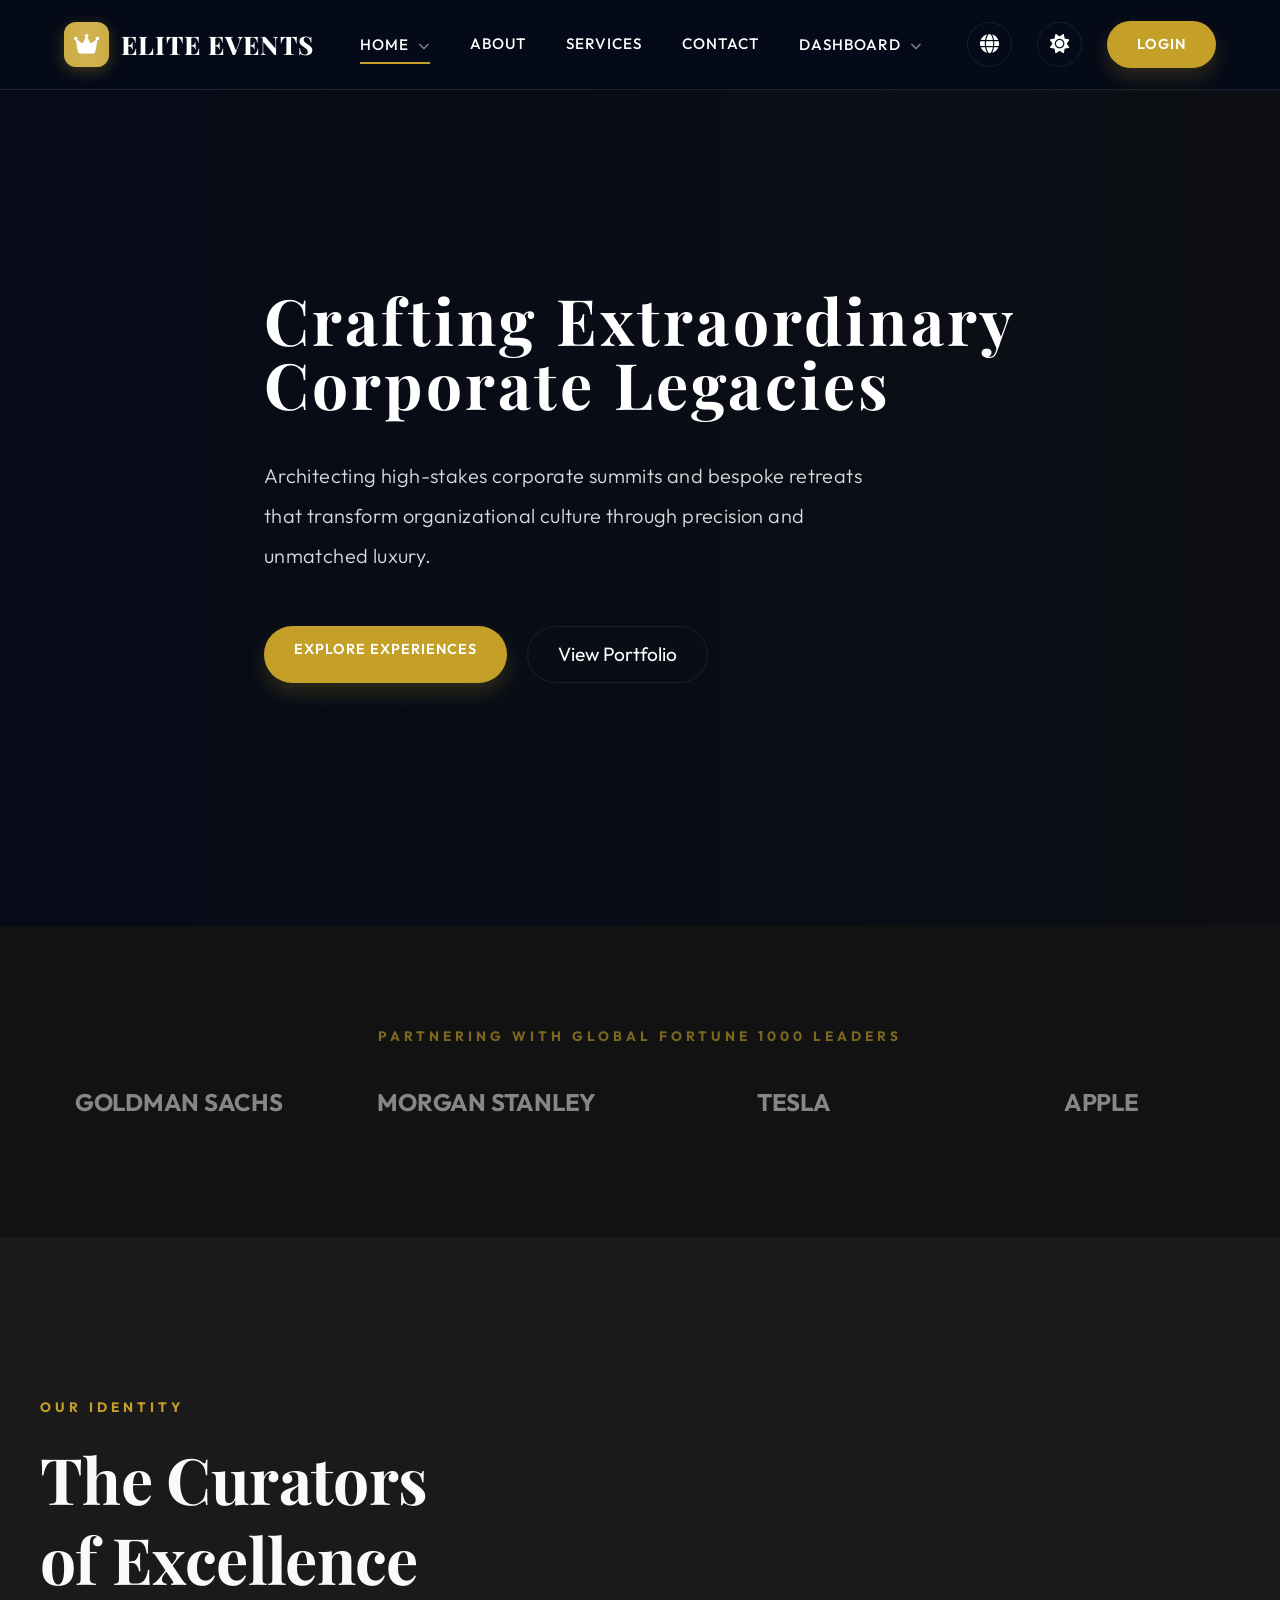
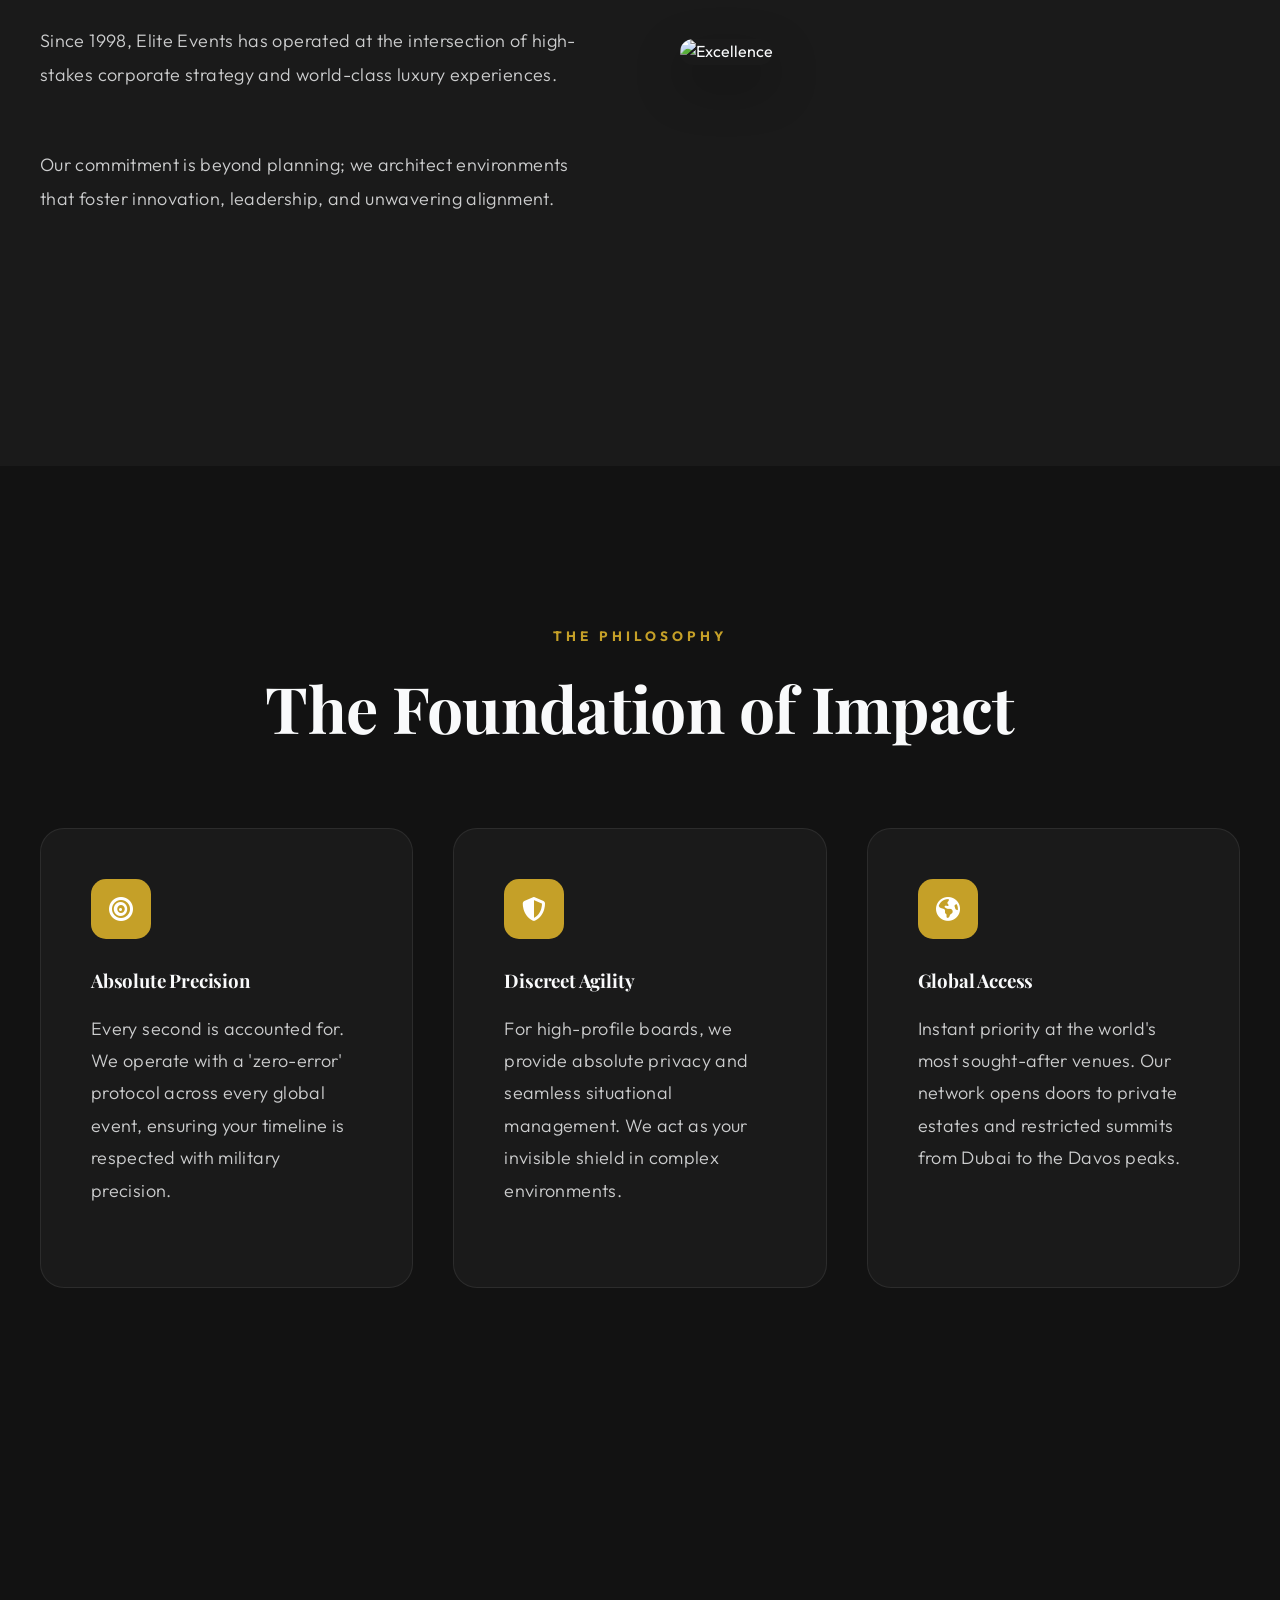
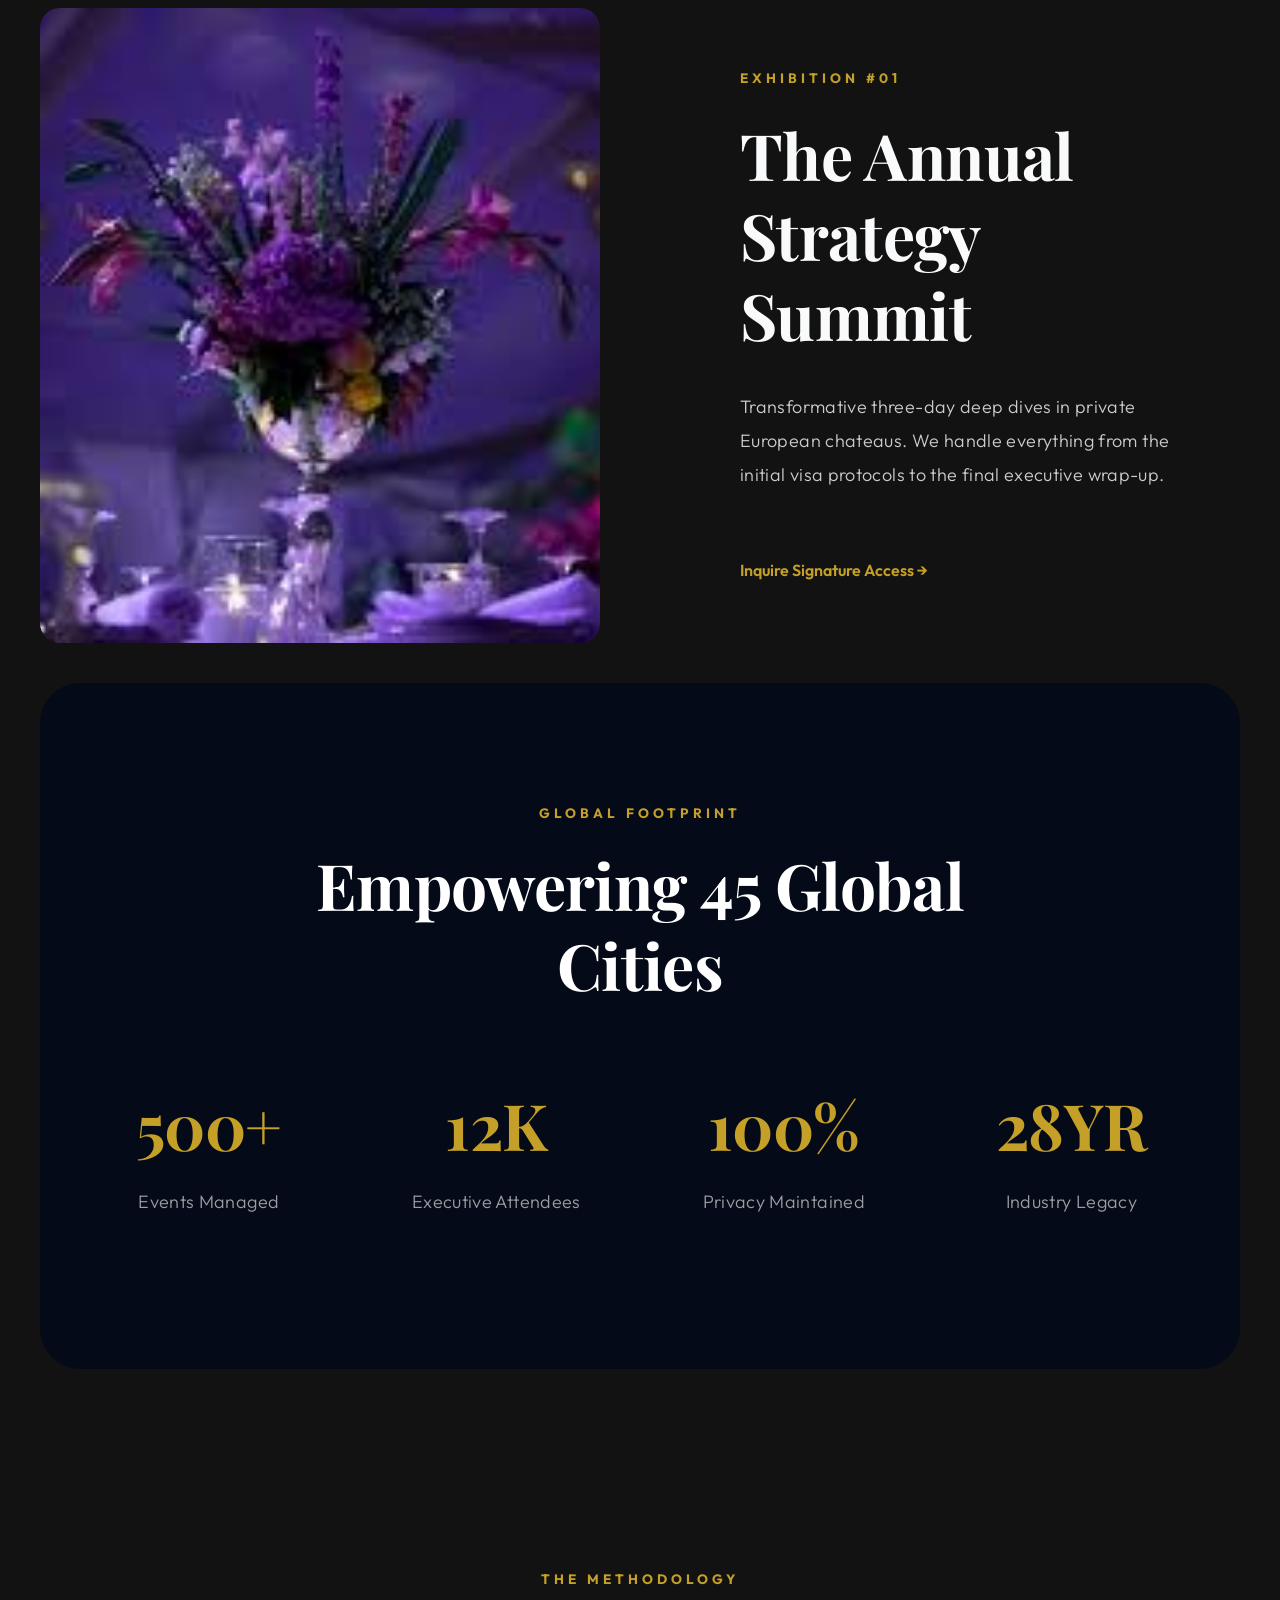
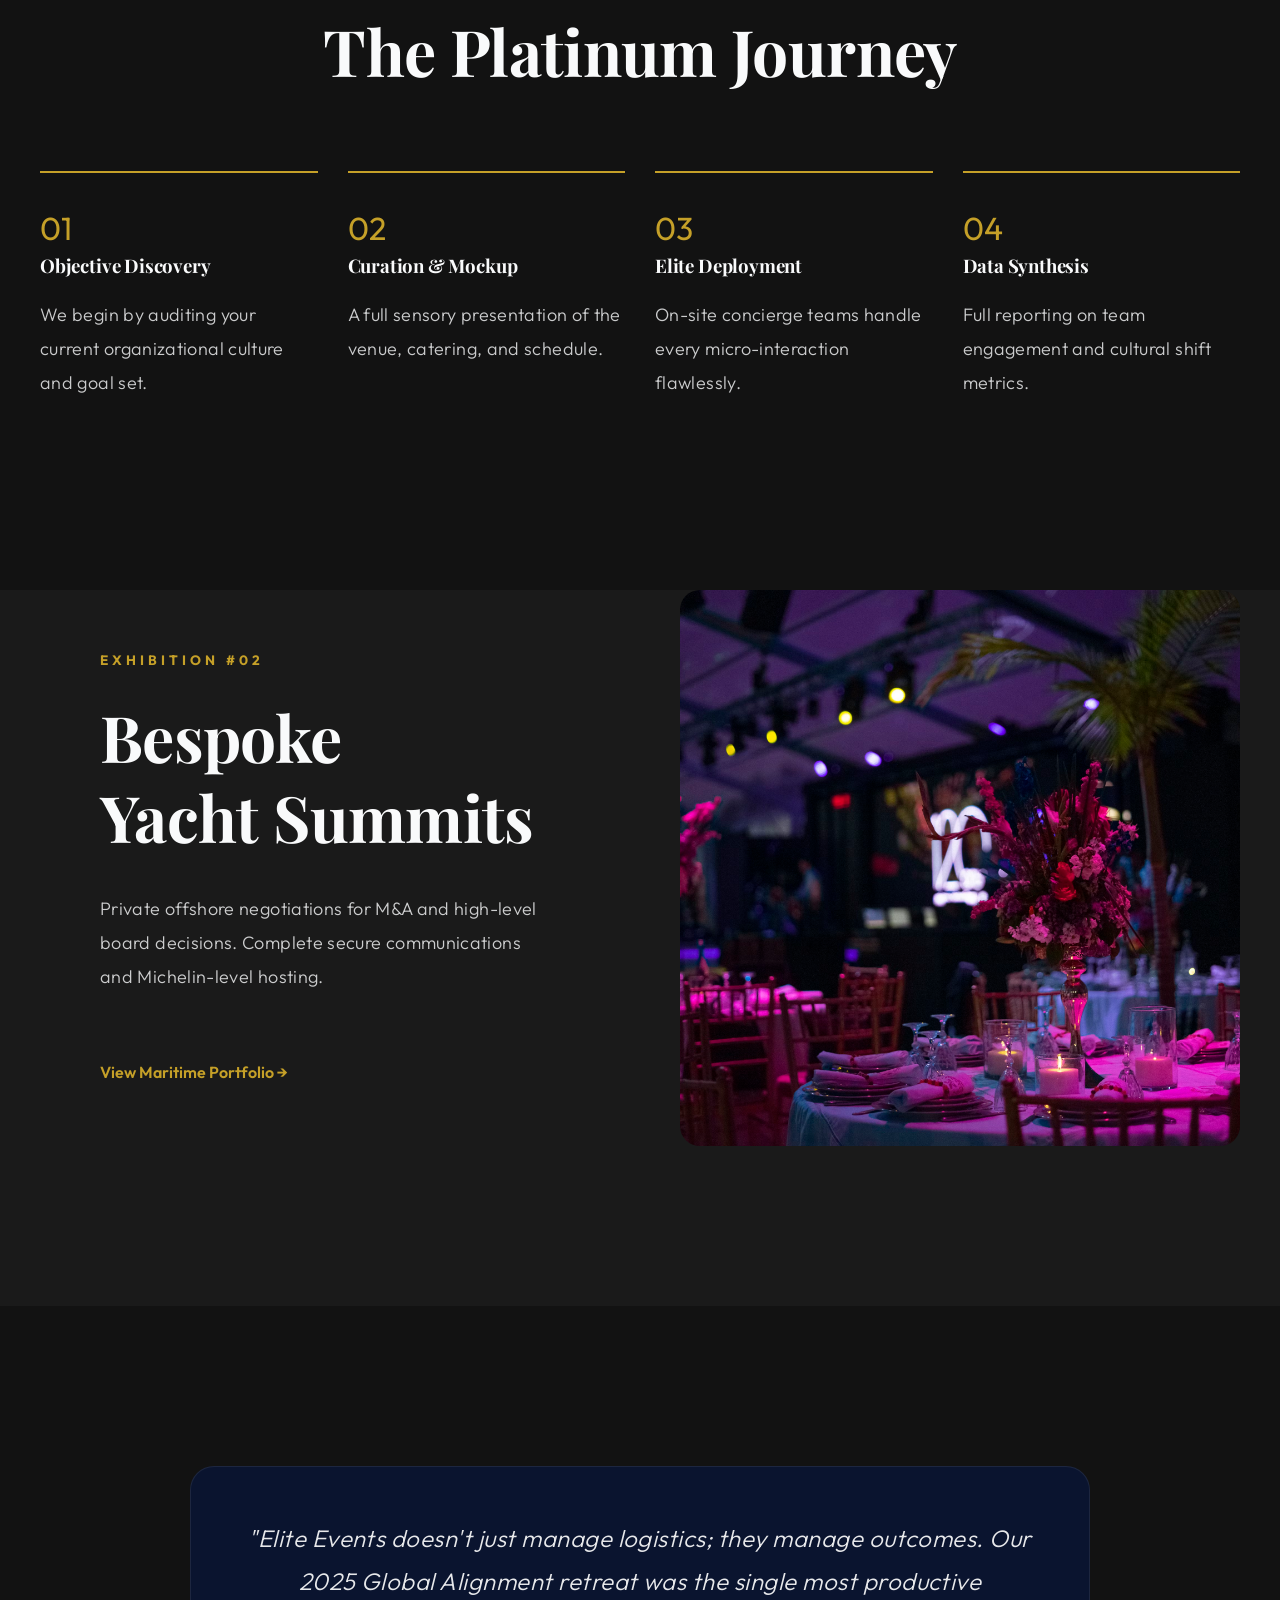
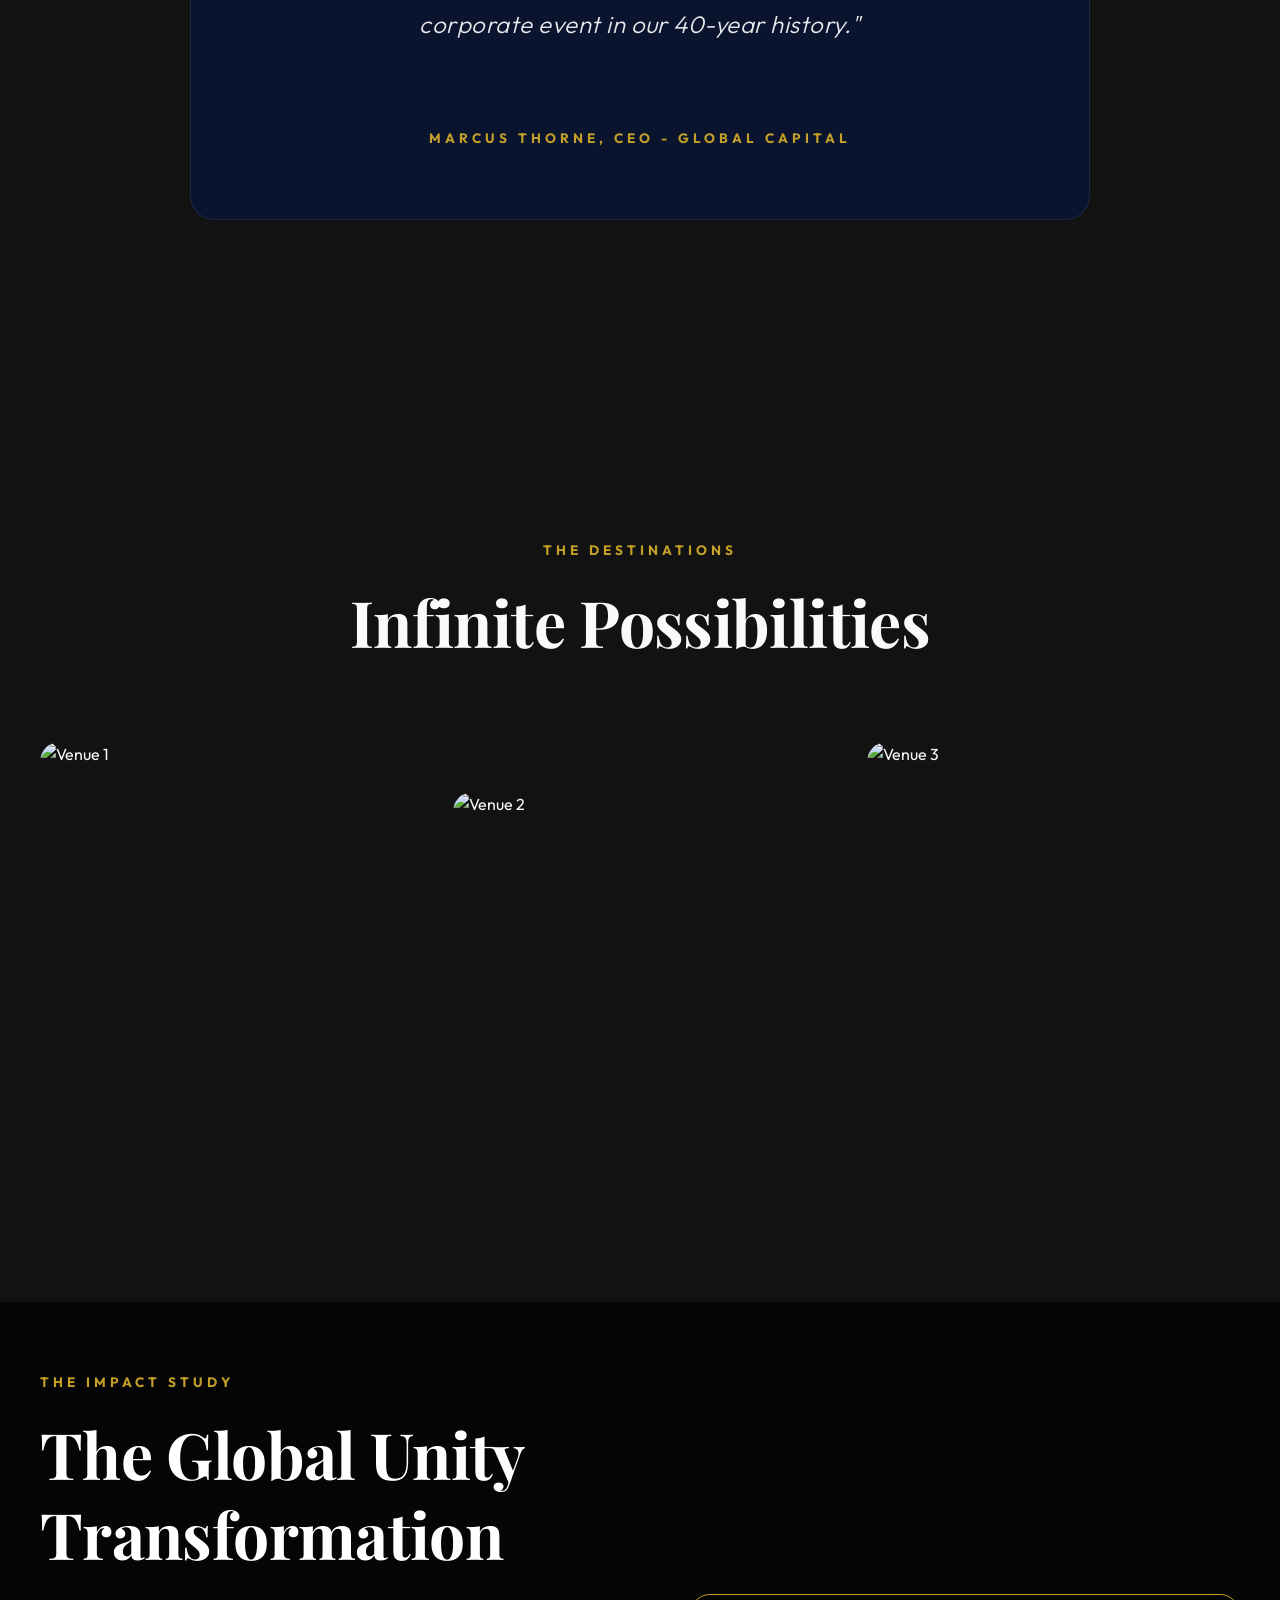
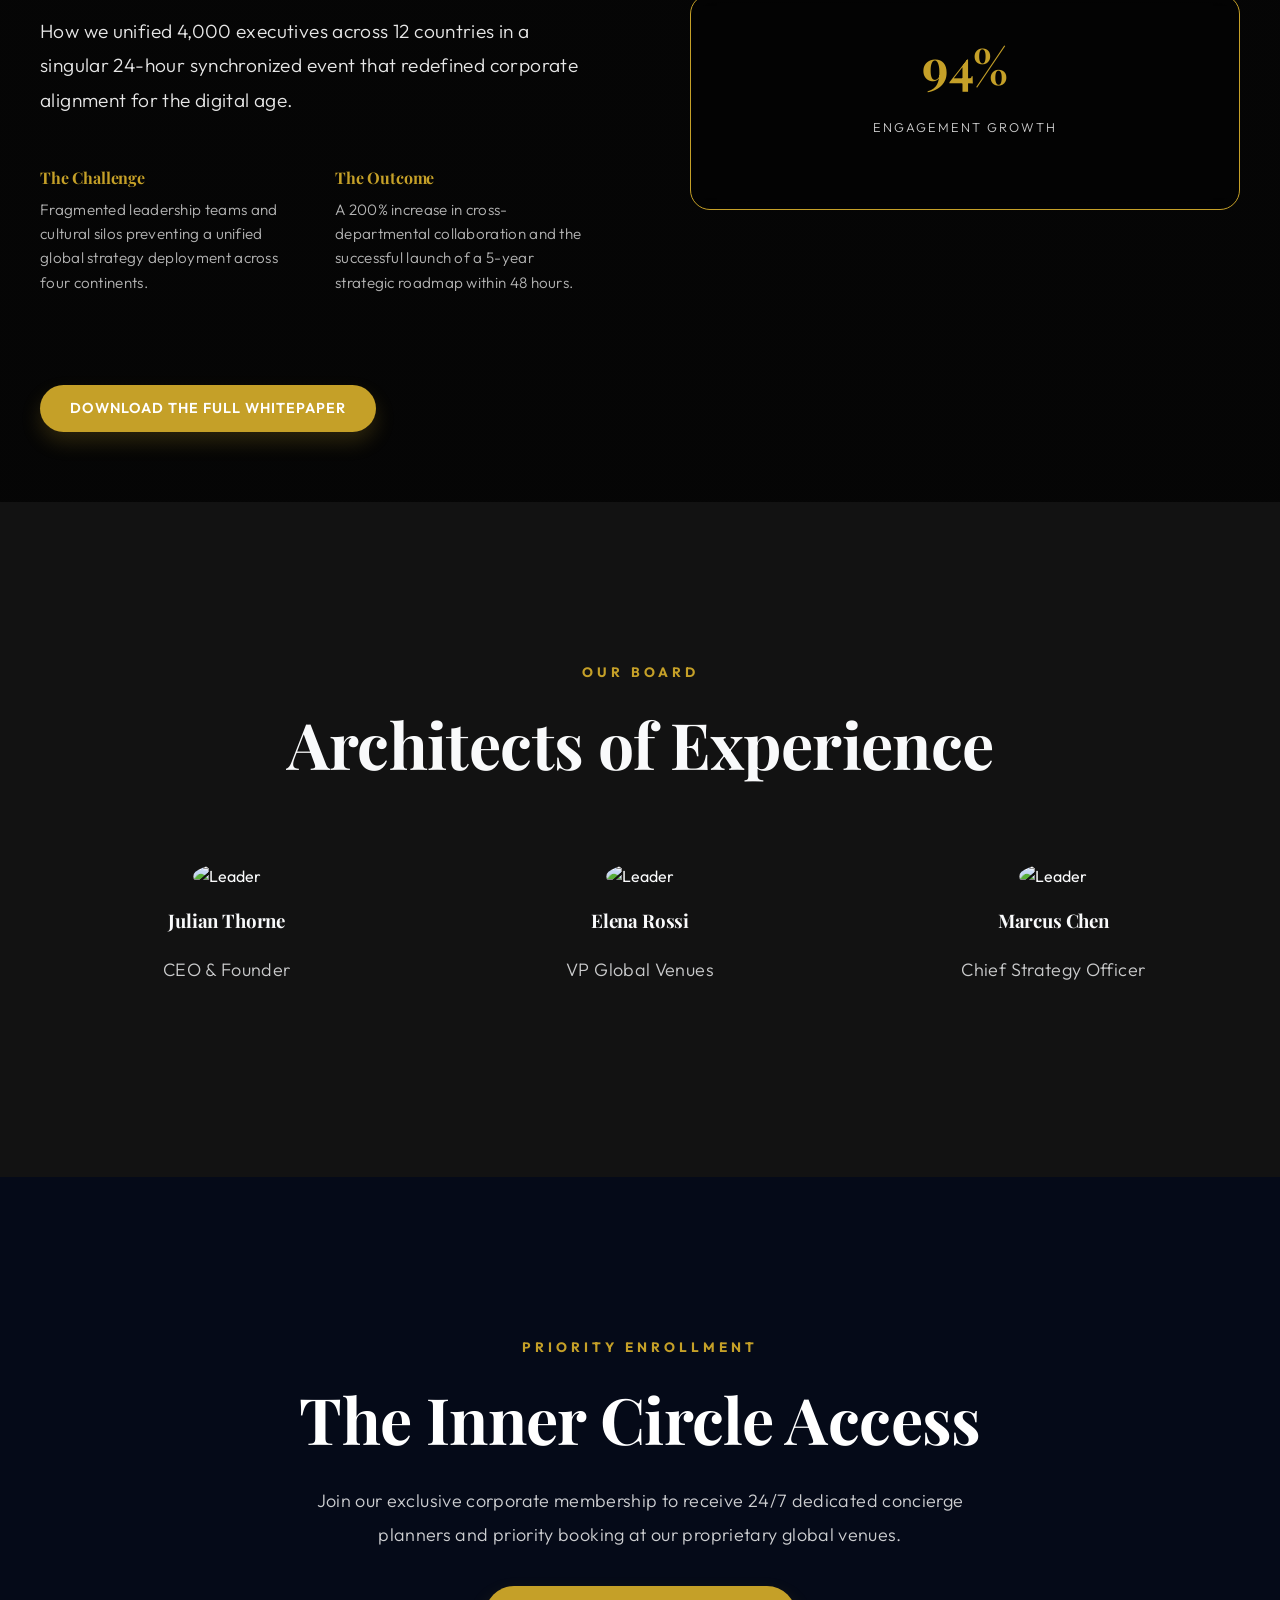
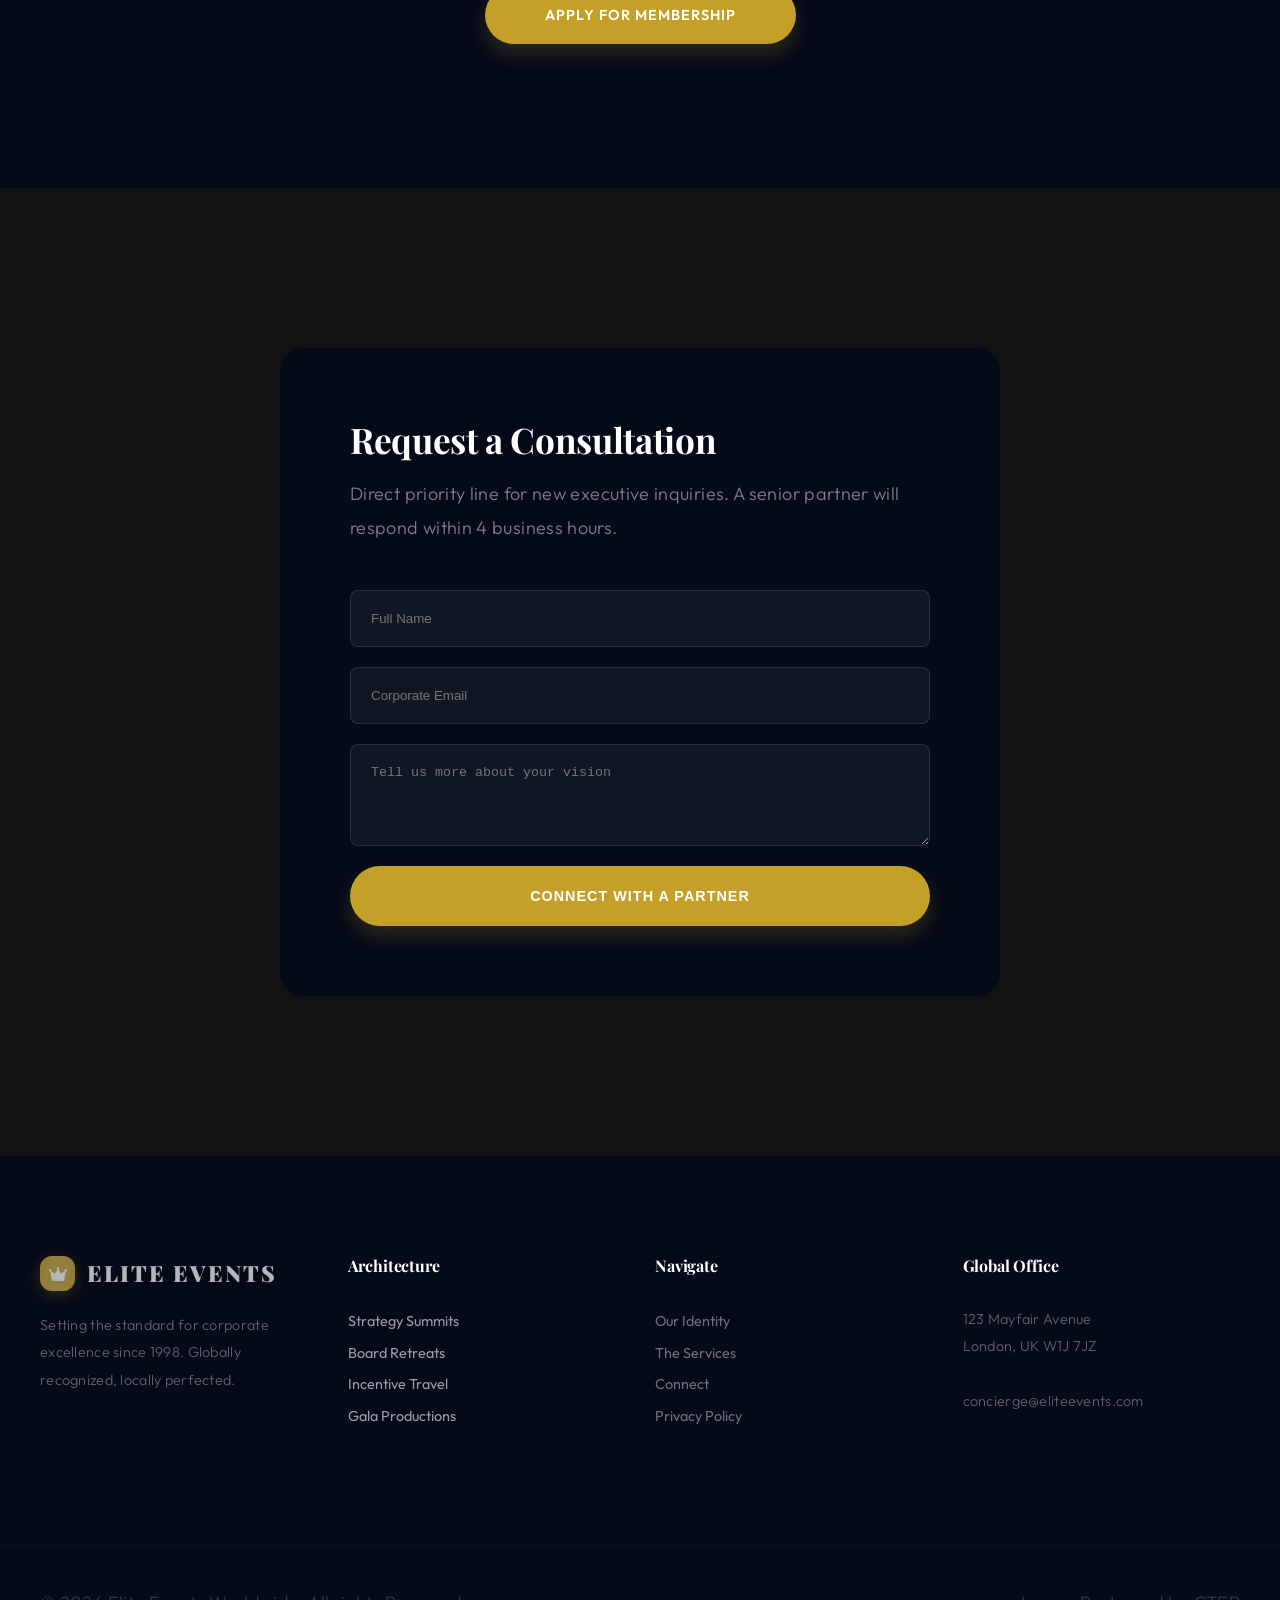
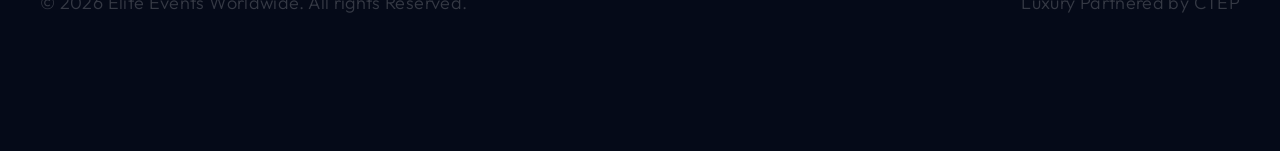
==== commit 6d04817f: "Vaaa" ====
--- a/index.html
+++ b/index.html
@@ -20,7 +20,12 @@
   <header>
     <div class="nav-box">
       <div class="logo-wrap">
-        <a href="index.html"><img src="logo.png" alt="Elite Events" class="logo-img"></a>
+        <a href="index.html" class="logo-luxe">
+          <div class="logo-icon-box">
+            <i class="fas fa-crown"></i>
+          </div>
+          <span class="logo-text">Elite Events</span>
+        </a>
       </div>
 
       <nav class="nav-links-center">
@@ -87,7 +92,7 @@
   </div>
 
   <!-- 1. HERO - SIGNATURE ENTRANCE -->
-  <section class="hero-v1" style="background-image: url('image1.jpg');">
+  <section class="hero-v1" style="background-image: url('https://images.unsplash.com/photo-1519389950473-47ba0277781c?auto=format&fit=crop&q=80&w=2070');">
     <div class="hero-overlay"></div>
     <div class="container hero-box">
       <span class="accent-tag"></span>
@@ -124,7 +129,7 @@
         <p>Our commitment is beyond planning; we architect environments that foster innovation, leadership, and unwavering alignment.</p>
       </div>
       <div>
-        <img src="image1.jpg" alt="Excellence" style="width: 100%; border-radius: 20px; box-shadow: var(--shadow-premium);">
+        <img src="https://images.unsplash.com/photo-1497366216548-37526070297c?auto=format&fit=crop&q=80&w=2069" alt="Excellence" style="width: 100%; border-radius: 20px; box-shadow: var(--shadow-premium);">
       </div>
     </div>
   </section>
@@ -160,7 +165,7 @@
   <section style="padding-bottom: 0;">
     <div class="container grid-2" style="align-items: stretch;">
       <div>
-        <img src="image1.jpg" alt="Signature Event" style="width: 100%; height: 100%; object-fit: cover; border-radius: 20px;">
+        <img src="c2.jpg" alt="Signature Event" style="width: 100%; height: 100%; object-fit: cover; border-radius: 20px;">
       </div>
       <div style="display: flex; flex-direction: column; justify-content: center; padding: 60px;">
         <span class="accent-tag" style="margin-bottom: 25px;">Exhibition #01</span>
@@ -231,7 +236,7 @@
         <a href="#" style="color: var(--gold-primary); font-weight: 600;">View Maritime Portfolio →</a>
       </div>
       <div>
-        <img src="image1.jpg" alt="Yacht Event" style="width: 100%; height: 100%; object-fit: cover; border-radius: 20px;">
+        <img src="c1.avif" alt="Yacht Event" style="width: 100%; height: 100%; object-fit: cover; border-radius: 20px;">
       </div>
     </div>
   </section>
@@ -255,46 +260,17 @@
         <h2 class="main-title">Infinite Possibilities</h2>
       </div>
       <div class="grid-3">
-        <img src="image1.jpg" alt="Venue 1" style="width: 100%; height: 400px; object-fit: cover; border-radius: 20px; transition: transform 0.5s;">
-        <img src="image1.jpg" alt="Venue 2" style="width: 100%; height: 300px; object-fit: cover; border-radius: 20px; margin-top: 50px;">
-        <img src="image1.jpg" alt="Venue 3" style="width: 100%; height: 400px; object-fit: cover; border-radius: 20px;">
-      </div>
-    </div>
-  </section>
-
-  <!-- 11. SIGNATURE RETREATS - LUXURY CARDS -->
-  <section style="background: var(--section-bg-alt);">
-    <div class="container">
-      <div class="section-head-center">
-        <span class="accent-tag">The Platinum Collection</span>
-        <h2 class="main-title">2026 Signature Retreats</h2>
-      </div>
-      <div class="grid-2">
-        <!-- Card 1 -->
-        <div class="retreat-card" style="background-image: url('image1.jpg'); background-size: cover; background-position: center;">
-          <div class="retreat-card-content">
-            <span class="accent-tag" style="color: var(--gold-light); font-size: 0.7rem; letter-spacing: 2px;">Switzerland • March 2026</span>
-            <h3 class="retreat-title" style="color: white;">Alpine Summit | St. Moritz</h3>
-            <p class="retreat-desc" style="color: rgba(255,255,255,0.8);">A 4-day intensive for technology sector executives. Focus on decentralized leadership and disruptive innovation in the heart of the Alps.</p>
-            <a href="#" class="btn-login-premium" style="display: inline-block; width: fit-content;">Request Invitation</a>
-          </div>
-        </div>
-        <!-- Card 2 -->
-        <div class="retreat-card" style="background-image: url('image1.jpg'); background-size: cover; background-position: center;">
-          <div class="retreat-card-content">
-            <span class="accent-tag" style="color: var(--gold-light); font-size: 0.7rem; letter-spacing: 2px;">Kenya • June 2026</span>
-            <h3 class="retreat-title" style="color: white;">Safari Deep Dive | Masai Mara</h3>
-            <p class="retreat-desc" style="color: rgba(255,255,255,0.8);">Off-grid resilience training combined with sustainable conservation strategy workshops. Connect with nature and your core leadership values.</p>
-            <a href="#" class="btn-login-premium" style="display: inline-block; width: fit-content;">Request Invitation</a>
-          </div>
-        </div>
-      </div>
-    </div>
-  </section>
+        <img src="https://images.unsplash.com/photo-1517457373958-b7bdd4587205?auto=format&fit=crop&q=80&w=2069" alt="Venue 1" style="width: 100%; height: 400px; object-fit: cover; border-radius: 20px; transition: transform 0.5s;">
+        <img src="https://images.unsplash.com/photo-1431540015161-0bf868a2d407?auto=format&fit=crop&q=80&w=2070" alt="Venue 2" style="width: 100%; height: 300px; object-fit: cover; border-radius: 20px; margin-top: 50px;">
+        <img src="https://images.unsplash.com/photo-1556761175-b413da4baf72?auto=format&fit=crop&q=80&w=2074" alt="Venue 3" style="width: 100%; height: 400px; object-fit: cover; border-radius: 20px;">
+      </div>
+    </div>
+  </section>
+
 
   <!-- 12. CASE STUDY - FULL DEPTH ENHANCED -->
   <section style="padding: 0;">
-    <div style="background: linear-gradient(rgba(0,0,0,0.7), rgba(0,0,0,0.7)), url('image1.jpg') center/cover; height: 800px; display: flex; align-items: center; position: relative;">
+    <div style="background: linear-gradient(rgba(0,0,0,0.7), rgba(0,0,0,0.7)), url('https://images.unsplash.com/photo-1522202176988-66273c2fd55f?auto=format&fit=crop&q=80&w=2071') center/cover; height: 800px; display: flex; align-items: center; position: relative;">
       <div class="container" style="position: relative; z-index: 2; color: white;">
         <div class="grid-2" style="align-items: center; gap: 100px;">
           <div>
@@ -335,17 +311,17 @@
       </div>
       <div class="grid-3" style="text-align: center;">
         <div>
-          <img src="image1.jpg" alt="Leader" style="width: 180px; height: 180px; border-radius: 50%; object-fit: cover; margin-bottom: 20px;">
+          <img src="https://images.unsplash.com/photo-1472099645785-5658abf4ff4e?auto=format&fit=crop&q=80&w=2070" alt="Leader" style="width: 180px; height: 180px; border-radius: 50%; object-fit: cover; margin-bottom: 20px;">
           <h3>Julian Thorne</h3>
           <p>CEO & Founder</p>
         </div>
         <div>
-          <img src="image1.jpg" alt="Leader" style="width: 180px; height: 180px; border-radius: 50%; object-fit: cover; margin-bottom: 20px;">
+          <img src="https://images.unsplash.com/photo-1573496359142-b8d87734a5a2?auto=format&fit=crop&q=80&w=2069" alt="Leader" style="width: 180px; height: 180px; border-radius: 50%; object-fit: cover; margin-bottom: 20px;">
           <h3>Elena Rossi</h3>
           <p>VP Global Venues</p>
         </div>
         <div>
-          <img src="image1.jpg" alt="Leader" style="width: 180px; height: 180px; border-radius: 50%; object-fit: cover; margin-bottom: 20px;">
+          <img src="https://images.unsplash.com/photo-1507003211169-0a1dd7228f2d?auto=format&fit=crop&q=80&w=2070" alt="Leader" style="width: 180px; height: 180px; border-radius: 50%; object-fit: cover; margin-bottom: 20px;">
           <h3>Marcus Chen</h3>
           <p>Chief Strategy Officer</p>
         </div>
@@ -365,26 +341,7 @@
 
   <!-- 15. FAQ & CONTACT - REFINED CONCIERGE -->
   <section style="background: var(--bg-color);">
-    <div class="container grid-2" style="align-items: flex-start; gap: 120px;">
-      <div class="faq-box-luxe">
-        <span class="accent-tag">The Concierge FAQ</span>
-        <h2 class="main-title" style="margin-bottom: 50px;">Common <br> Inquiries</h2>
-        
-        <div style="margin-bottom: 40px; padding-bottom: 30px; border-bottom: 1px solid var(--gray-light);">
-          <h4 style="font-size: 1.25rem; color: var(--gold-primary); margin-bottom: 15px;">What is the typical lead time?</h4>
-          <p style="font-size: 1rem; opacity: 0.7; line-height: 1.8;">We recommend 6-9 months for international summits, though our agile luxury deployment teams can execute bespoke domestic retreats in as little as 30 days.</p>
-        </div>
-
-        <div style="margin-bottom: 40px; padding-bottom: 30px; border-bottom: 1px solid var(--gray-light);">
-          <h4 style="font-size: 1.25rem; color: var(--gold-primary); margin-bottom: 15px;">Do you handle international security?</h4>
-          <p style="font-size: 1rem; opacity: 0.7; line-height: 1.8;">Absolutely. We partner with tier-one global security specialized in corporate diplomatic protection for all sensitive board-level engagements.</p>
-        </div>
-
-        <div style="margin-bottom: 40px; padding-bottom: 30px; border-bottom: 1px solid var(--gray-light);">
-          <h4 style="font-size: 1.25rem; color: var(--gold-primary); margin-bottom: 15px;">Can you accommodate Michelin caterers?</h4>
-          <p style="font-size: 1rem; opacity: 0.7; line-height: 1.8;">Our culinary partnerships include Michelin-star chefs globally, offering tailored menus that reflect both local heritage and dietary precision.</p>
-        </div>
-      </div>
+    <div class="container" style="max-width: 800px; margin: 0 auto;">
 
       <div class="concierge-form" style="background: var(--navy-deep); padding: 70px; border-radius: var(--border-radius-lg);">
         <h3 style="color: white; font-family: 'Playfair Display', serif; font-size: 2.2rem; margin-bottom: 15px;">Request a Consultation</h3>
@@ -404,8 +361,13 @@
   <footer style="padding: 100px 0; background: var(--navy-deep); color: white;">
     <div class="container grid-4">
       <div>
-        <a href="index.html"><img src="logo.png" alt="Elite Events" style="height: 50px; margin-bottom: 30px; object-fit: contain;"></a>
-        <p style="opacity: 0.6; font-size: 0.9rem;">Setting the standard for corporate excellence since 1998. Globally recognized, locally perfected.</p>
+        <a href="index.html" class="logo-luxe">
+          <div class="logo-icon-box" style="width: 35px; height: 35px; font-size: 1rem;">
+            <i class="fas fa-crown"></i>
+          </div>
+          <span class="logo-text" style="font-size: 1.4rem; font-weight: 900; letter-spacing: 2px;">Elite Events</span>
+        </a>
+        <p style="opacity: 0.6; font-size: 0.9rem; margin-top: 20px;">Setting the standard for corporate excellence since 1998. Globally recognized, locally perfected.</p>
       </div>
       <div>
         <h4 style="margin-bottom: 30px;">Architecture</h4>
--- a/style.css
+++ b/style.css
@@ -110,12 +110,22 @@
   width: 100%;
   height: 90px;
   z-index: 1000;
-  background: var(--header-bg);
+  background: var(--navy-deep); /* Force dark background */
   backdrop-filter: blur(20px);
-  border-bottom: 1px solid var(--glass-border);
+  border-bottom: 1px solid rgba(255, 255, 255, 0.1);
   display: flex;
   align-items: center;
   transition: var(--transition-smooth);
+  color: white; /* Force white text */
+}
+
+header a, header .nav-link-item, header .btn-icon-luxe {
+  color: white !important;
+}
+
+header .btn-icon-luxe:hover {
+  border-color: var(--gold-primary);
+  background: rgba(255, 255, 255, 0.1);
 }
 
 .hero-v2 {
@@ -142,18 +152,70 @@
 .logo-wrap {
   display: flex;
   align-items: center;
-  gap: 0; 
+  gap: 15px; 
+}
+
+.logo-luxe {
+  display: flex;
+  align-items: center;
+  gap: 12px;
+  text-decoration: none;
+  transition: var(--transition-smooth);
+}
+
+.logo-icon-box {
+  width: 45px;
+  height: 45px;
+  background: var(--gold-primary);
+  display: flex;
+  align-items: center;
+  justify-content: center;
+  border-radius: 12px;
+  color: white;
+  font-size: 1.4rem;
+  box-shadow: 0 4px 15px rgba(197, 160, 40, 0.3);
+  position: relative;
+  overflow: hidden;
+}
+
+.logo-icon-box::after {
+  content: '';
+  position: absolute;
+  top: -50%;
+  left: -50%;
+  width: 200%;
+  height: 200%;
+  background: linear-gradient(45deg, transparent, rgba(255,255,255,0.2), transparent);
+  transform: rotate(45deg);
+  animation: logo-shine 3s infinite;
+}
+
+@keyframes logo-shine {
+  0% { transform: translate(-100%, -100%) rotate(45deg); }
+  100% { transform: translate(100%, 100%) rotate(45deg); }
+}
+
+.logo-text {
+  font-family: 'Playfair Display', serif;
+  font-size: 1.6rem;
+  font-weight: 800;
+  color: white;
+  letter-spacing: 1px;
+  text-transform: uppercase;
+  white-space: nowrap;
+}
+
+.logo-luxe:hover {
+  transform: translateY(-2px);
+}
+
+.logo-luxe:hover .logo-icon-box {
+  background: var(--gold-light);
+  transform: rotate(5deg);
 }
 
 .logo-img {
-  height: 55px;
-  width: auto;
-  object-fit: contain;
-  transition: transform 0.3s ease;
-}
-
-.logo-img:hover {
-  transform: scale(1.05);
+  display: none; /* Hide old logo image */
 }
 
 .nav-links-center {
@@ -183,7 +245,8 @@
   transform: translateX(-50%);
 }
 
-.nav-link-item:hover::after {
+.nav-link-item:hover::after,
+.nav-link-item.active::after {
   width: 100%;
 }
 
@@ -197,7 +260,7 @@
   top: 100%;
   left: 50%;
   transform: translateX(-50%) translateY(20px);
-  background: var(--bg-color);
+  background: var(--navy-base); /* Force dark dropdown */
   min-width: 220px;
   padding: 15px 0;
   border-radius: var(--border-radius-sm);
@@ -205,7 +268,16 @@
   opacity: 0;
   visibility: hidden;
   transition: var(--transition-smooth);
-  border: 1px solid var(--glass-border);
+  border: 1px solid rgba(255, 255, 255, 0.1);
+}
+
+.dropdown-child a {
+  color: white !important;
+}
+
+.dropdown-link:hover {
+  background: rgba(255, 255, 255, 0.05);
+  color: var(--gold-primary) !important;
 }
 
 .dropdown-parent:hover .dropdown-child {
@@ -480,15 +552,27 @@
 /* Responsive Perfection */
 /* FOOTER THEME CONSISTENCY */
 footer {
+  padding: 100px 0;
+  background: var(--navy-deep) !important;
   color: white !important;
 }
 
-footer h2, footer h3, footer h4, footer a {
+footer a {
   color: white !important;
+  opacity: 0.7;
+}
+
+footer a:hover {
+  color: var(--gold-primary) !important;
+  opacity: 1;
+}
+
+footer h4 {
+  color: white !important;
 }
 
 footer p {
-  color: rgba(255,255,255,0.7) !important;
+  color: rgba(255, 255, 255, 0.6) !important;
 }
 
 @media (max-width: 1200px) {
@@ -509,7 +593,13 @@
   /* MOBILE HEADER ACTIONS */
   .mobile-toggle { 
     display: flex !important; 
+    align-items: center;
+    justify-content: center;
   }
+  
+  .logo-text { font-size: 1.1rem !important; letter-spacing: 0.5px; }
+  .logo-icon-box { width: 32px !important; height: 32px !important; font-size: 0.9rem !important; }
+  .logo-wrap { gap: 8px !important; }
   
   .nav-actions-right {
     gap: 15px !important;
@@ -620,6 +710,13 @@
   font-weight: 300;
   font-family: 'Playfair Display', serif;
   transition: color 0.3s;
+}
+
+.mobile-nav a.active {
+  color: var(--gold-primary);
+  border-left: 4px solid var(--gold-primary);
+  padding-left: 15px;
+  font-weight: 600;
 }
 
 .mobile-submenu {
@@ -673,8 +770,8 @@
 }
 
 .mobile-toggle.active {
-  opacity: 0;
-  pointer-events: none;
+  background: var(--gold-primary);
+  border-color: var(--gold-primary);
 }
 
 .mobile-close-btn {
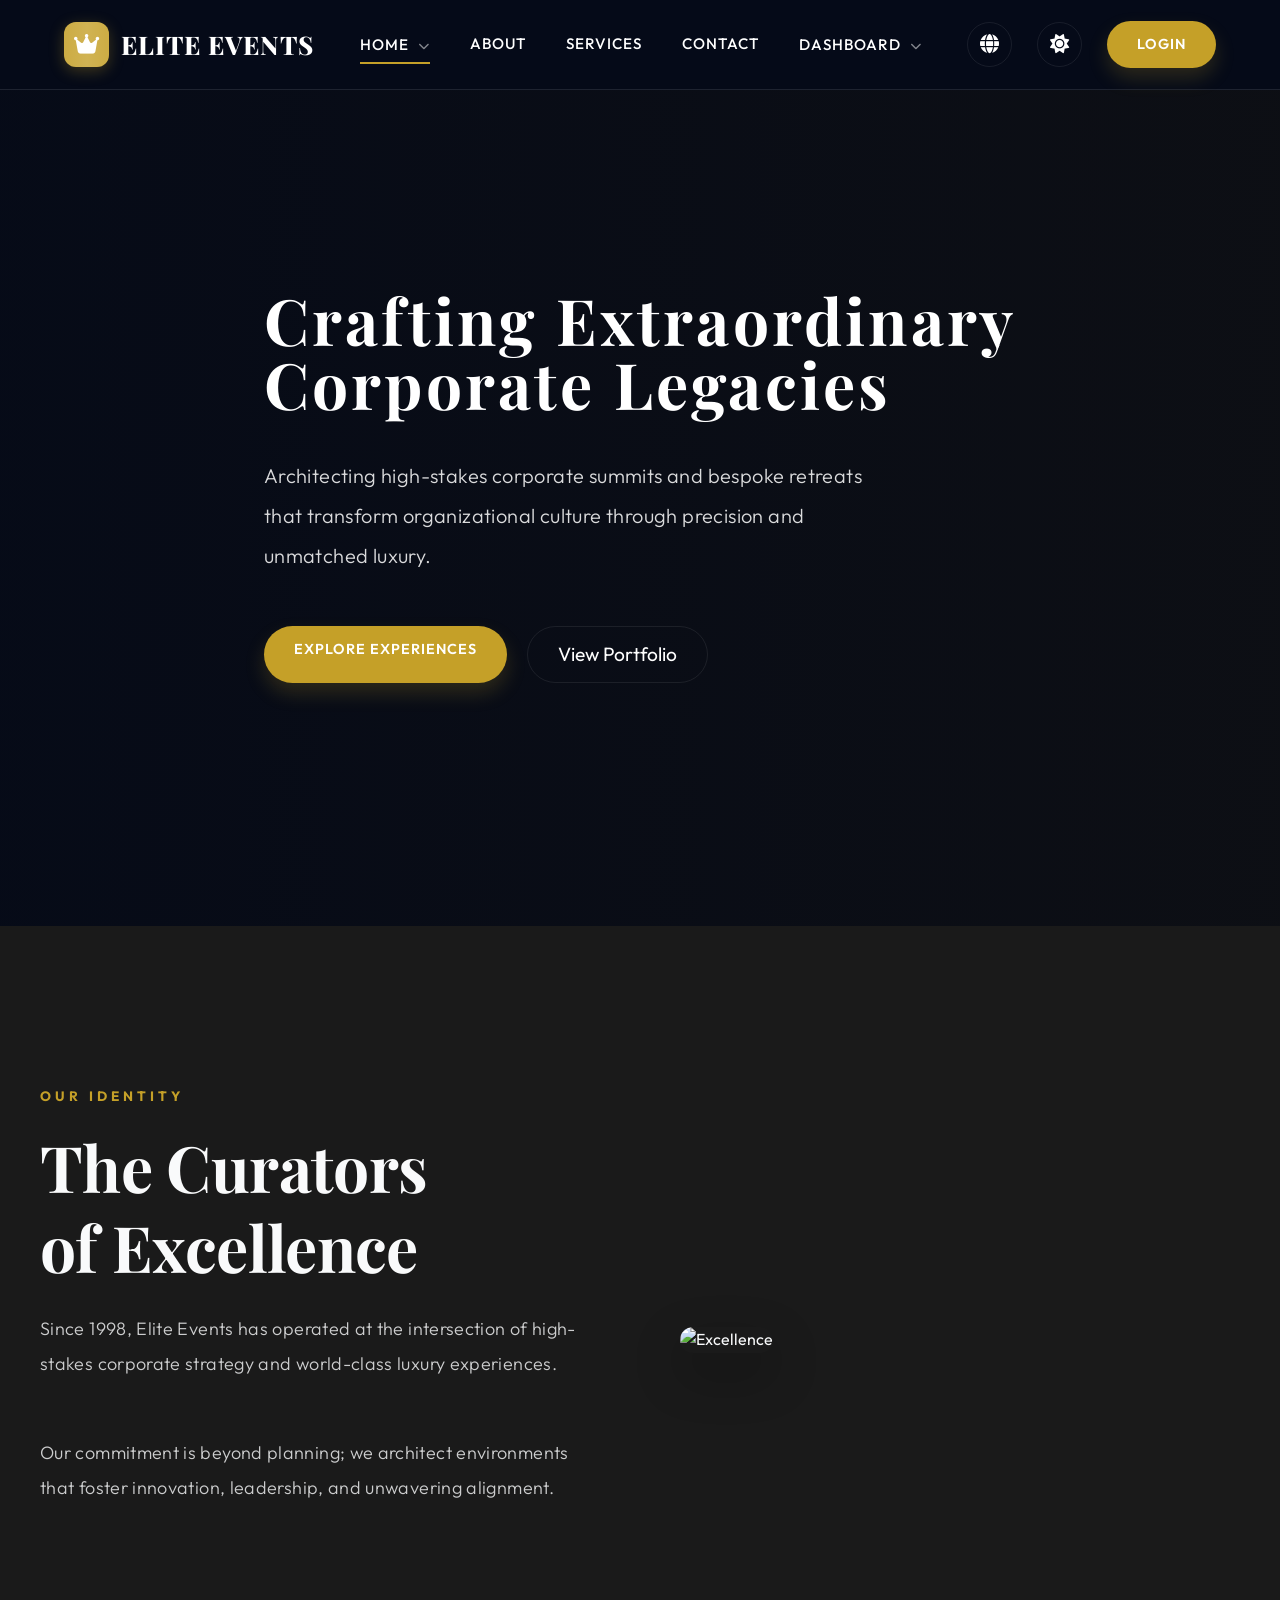
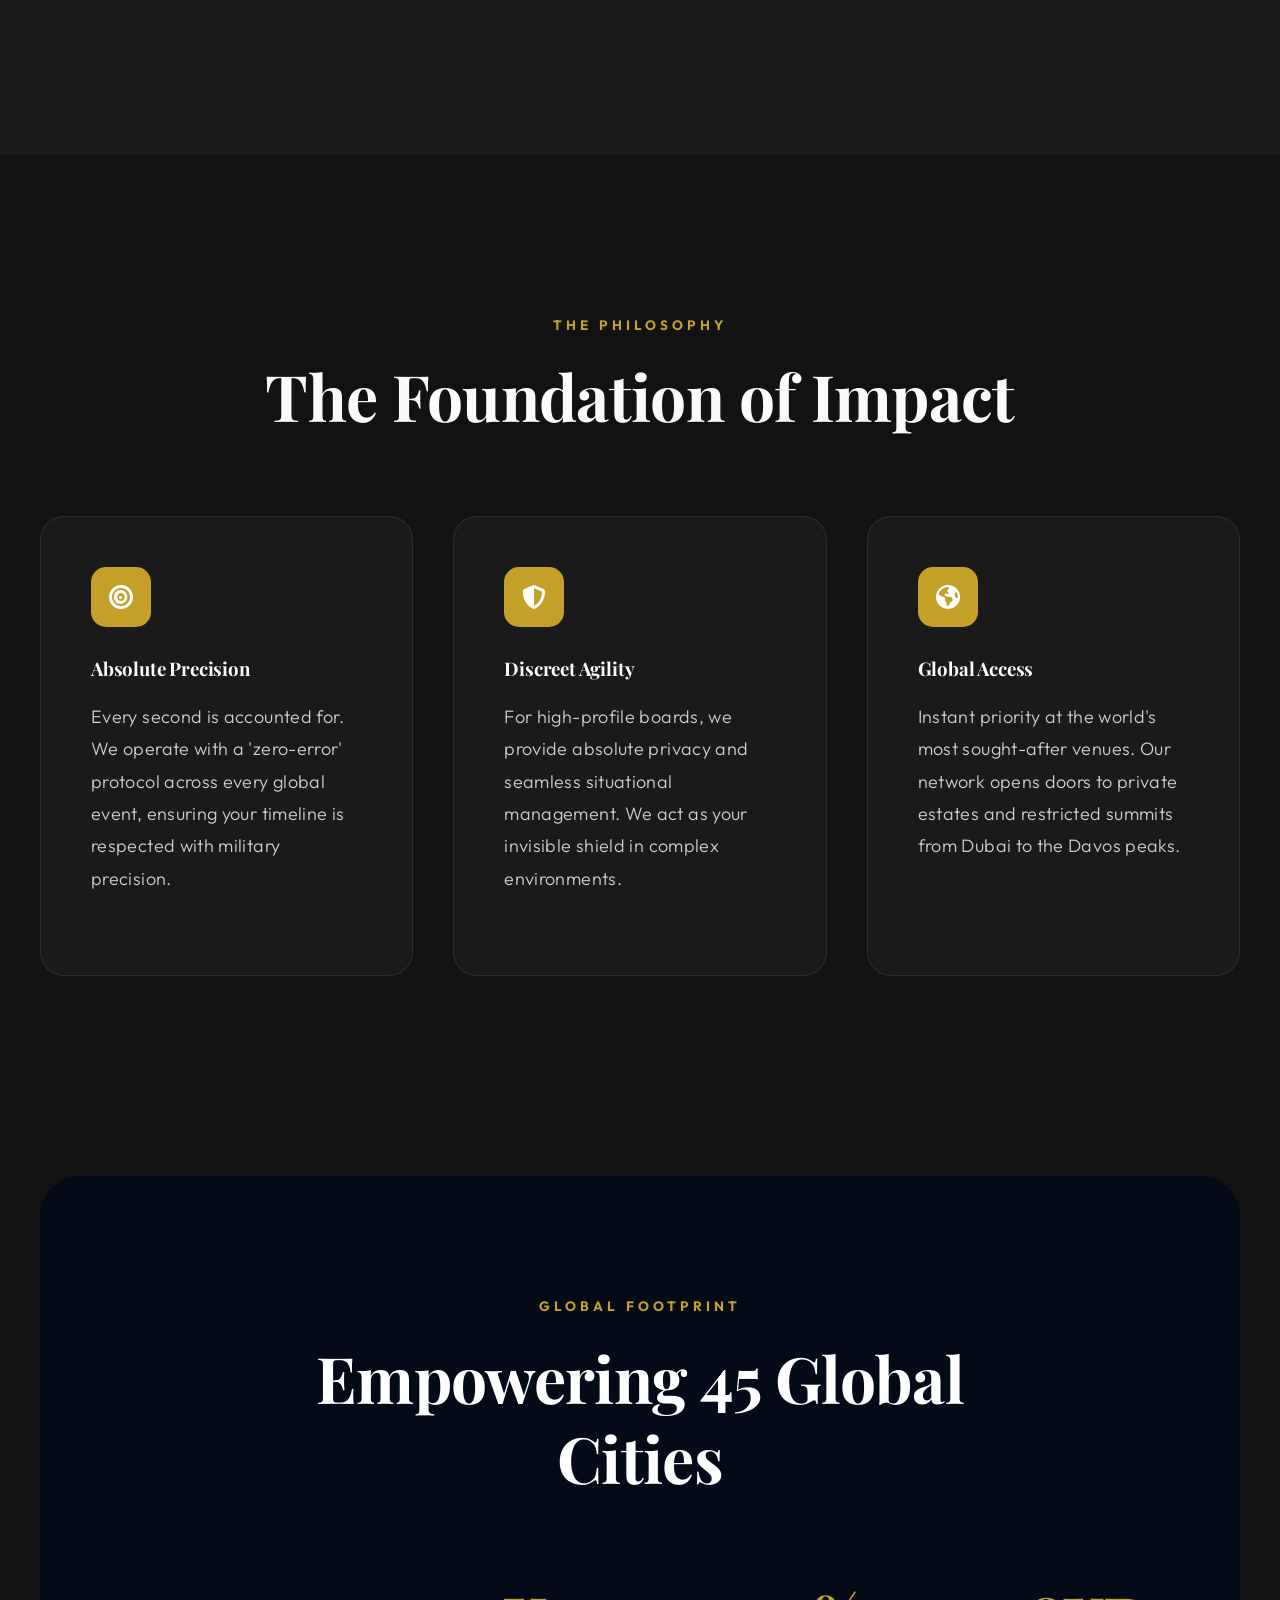
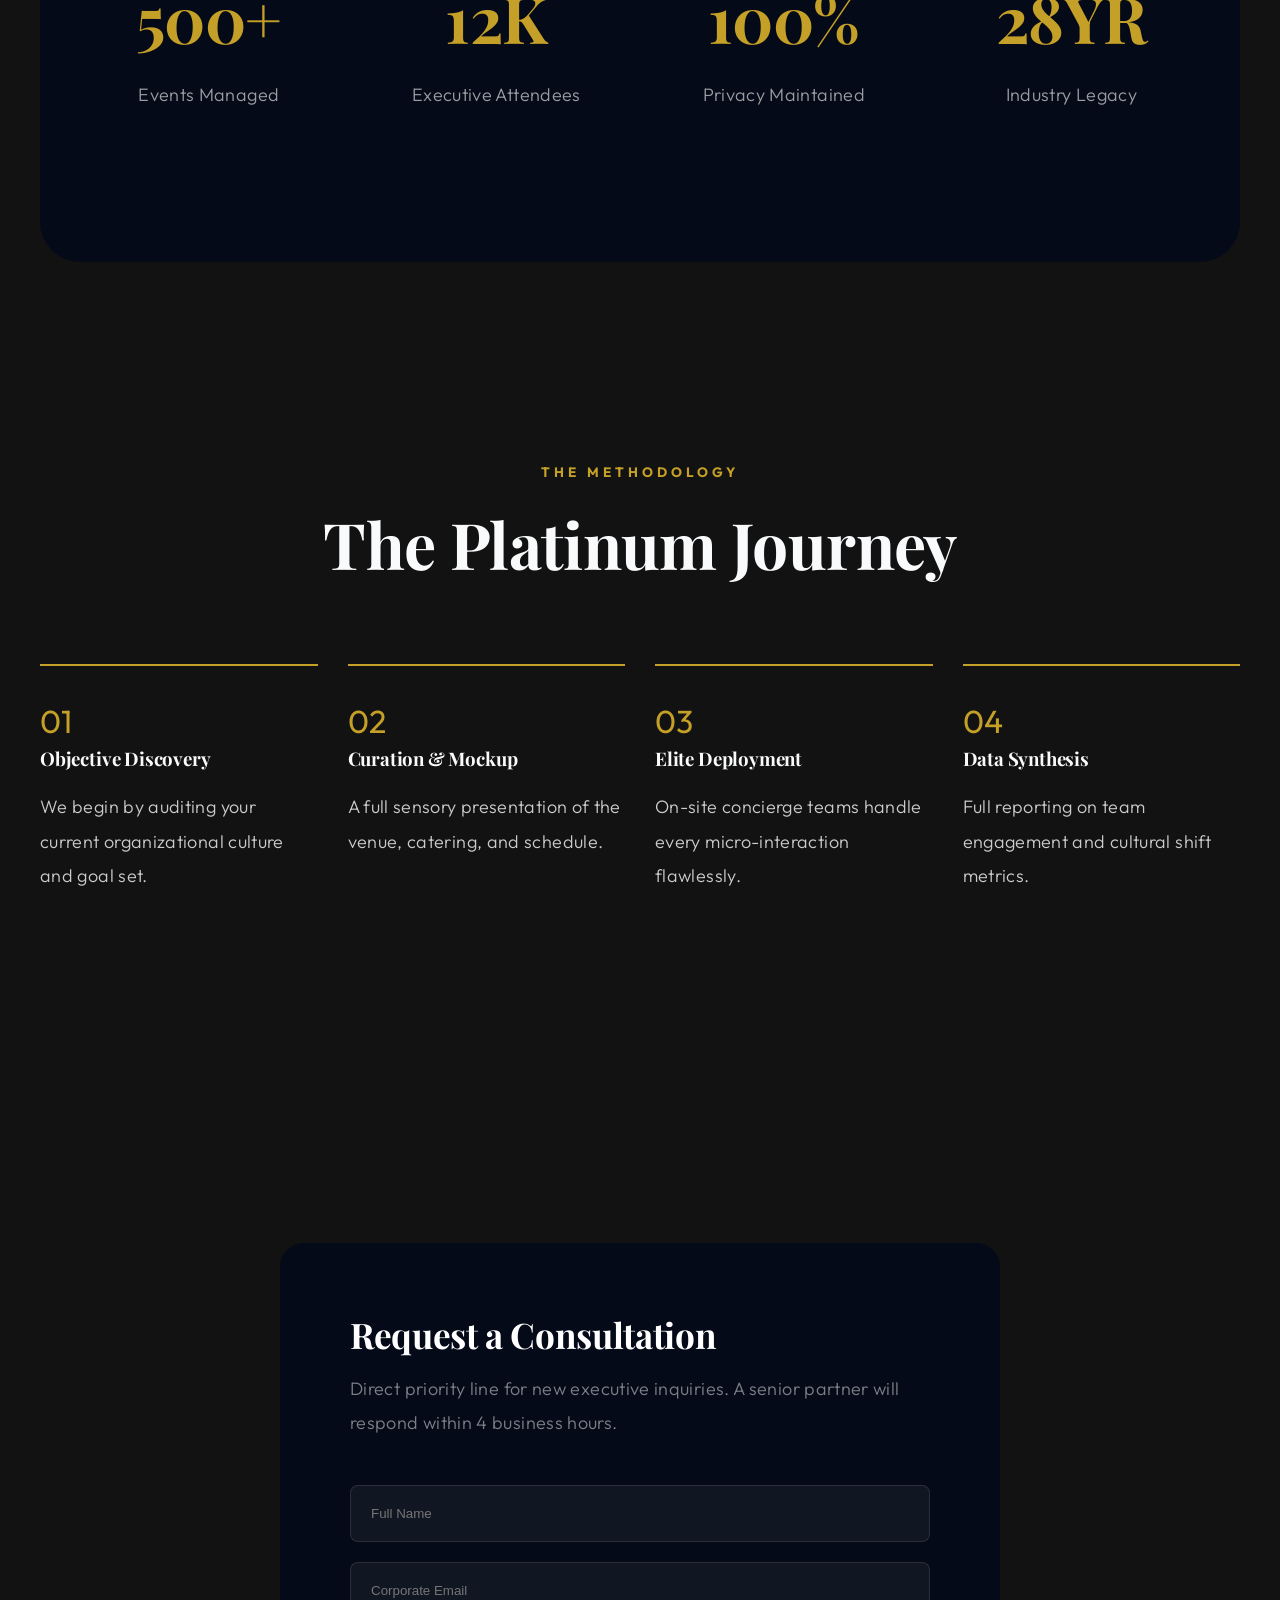
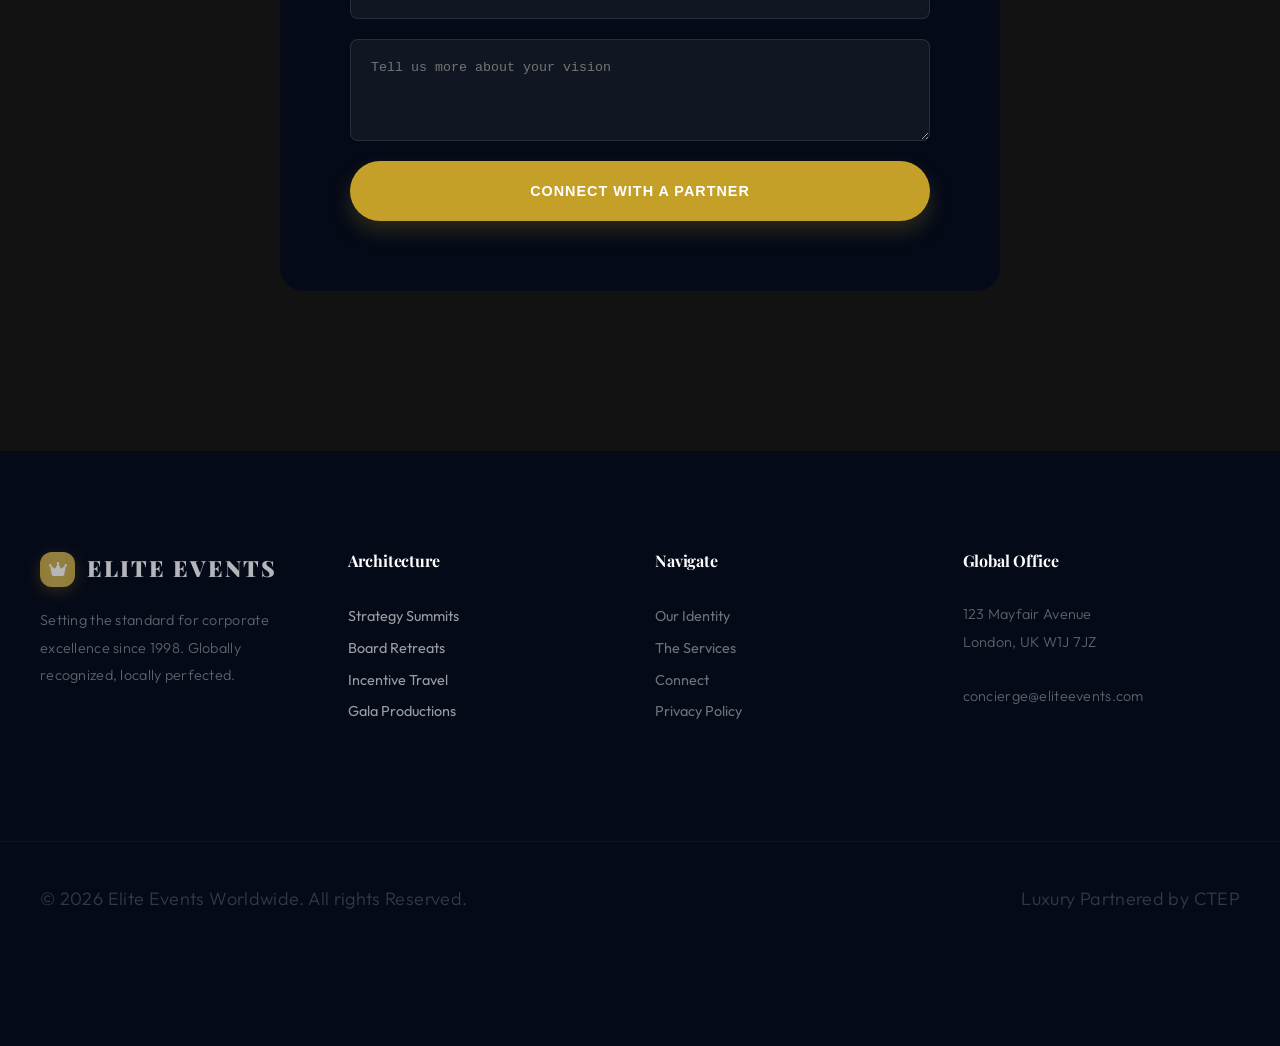
==== commit ea0e2ab6: "ggh" ====
--- a/index.html
+++ b/index.html
@@ -105,20 +105,7 @@
     </div>
   </section>
 
-  <!-- 2. TRUSTED BY - HORIZONTAL LOGOS -->
-  <section style="padding: 100px 0; background: var(--bg-color);">
-    <div class="container" style="text-align: center;">
-      <span class="accent-tag" style="margin-bottom: 40px; opacity: 0.6;">Partnering With Global Fortune 1000 Leaders</span>
-      <div class="grid-4" style="opacity: 0.5; filter: grayscale(1); align-items: center;">
-        <h3 style="font-family: inherit; font-size: 1.5rem;">GOLDMAN SACHS</h3>
-        <h3 style="font-family: inherit; font-size: 1.5rem;">MORGAN STANLEY</h3>
-        <h3 style="font-family: inherit; font-size: 1.5rem;">TESLA</h3>
-        <h3 style="font-family: inherit; font-size: 1.5rem;">APPLE</h3>
-      </div>
-    </div>
-  </section>
-
-  <!-- 3. IDENTITY - LEFT ALIGNED FOCUS -->
+  <!-- 2. IDENTITY - LEFT ALIGNED FOCUS -->
   <section style="background: var(--section-bg-alt);">
     <div class="container grid-2">
       <div class="section-head-left">
@@ -134,8 +121,8 @@
     </div>
   </section>
 
-  <!-- 4. PILLARS - THREE COLUMN GRID -->
-  <section>
+  <!-- 3. PILLARS - THREE COLUMN GRID -->
+  <section id="services">
     <div class="container">
       <div class="section-head-center">
         <span class="accent-tag">The Philosophy</span>
@@ -161,23 +148,7 @@
     </div>
   </section>
 
-  <!-- 5. SHOWCASE - SPLIT ALTERNATING (Row 1) -->
-  <section style="padding-bottom: 0;">
-    <div class="container grid-2" style="align-items: stretch;">
-      <div>
-        <img src="c2.jpg" alt="Signature Event" style="width: 100%; height: 100%; object-fit: cover; border-radius: 20px;">
-      </div>
-      <div style="display: flex; flex-direction: column; justify-content: center; padding: 60px;">
-        <span class="accent-tag" style="margin-bottom: 25px;">Exhibition #01</span>
-        <h2 class="main-title" style="margin-bottom: 35px;">The Annual <br> Strategy Summit</h2>
-        <p style="margin-bottom: 40px;">Transformative three-day deep dives in private European chateaus. We handle everything from the initial visa protocols to the final executive wrap-up.</p>
-        <br>
-        <a href="#" style="color: var(--gold-primary); font-weight: 600;">Inquire Signature Access →</a>
-      </div>
-    </div>
-  </section>
-
-  <!-- 6. NETWORK - FULL DEPTH STATS -->
+  <!-- 4. NETWORK - FULL DEPTH STATS -->
   <section style="background: var(--navy-deep); color: white; border-radius: 40px; margin: 40px; padding: 120px 0;">
     <div class="container">
       <div class="section-head-center">
@@ -193,7 +164,7 @@
     </div>
   </section>
 
-  <!-- 7. PROCESS - HORIZONTAL STEPPER -->
+  <!-- 5. PROCESS - HORIZONTAL STEPPER -->
   <section>
     <div class="container">
       <div class="section-head-center">
@@ -225,128 +196,12 @@
     </div>
   </section>
 
-  <!-- 8. SHOWCASE - SPLIT ALTERNATING (Row 2 - Reversed) -->
-  <section style="padding-top: 0; background: var(--section-bg-alt);">
-    <div class="container grid-2" style="align-items: stretch;">
-      <div style="display: flex; flex-direction: column; justify-content: center; padding: 60px;">
-        <span class="accent-tag" style="margin-bottom: 25px;">Exhibition #02</span>
-        <h2 class="main-title" style="margin-bottom: 35px;">Bespoke <br> Yacht Summits</h2>
-        <p style="margin-bottom: 40px;">Private offshore negotiations for M&A and high-level board decisions. Complete secure communications and Michelin-level hosting.</p>
-        <br>
-        <a href="#" style="color: var(--gold-primary); font-weight: 600;">View Maritime Portfolio →</a>
-      </div>
-      <div>
-        <img src="c1.avif" alt="Yacht Event" style="width: 100%; height: 100%; object-fit: cover; border-radius: 20px;">
-      </div>
-    </div>
-  </section>
-
-  <!-- 9. TESTIMONIALS - CENTERED PREMIUM CARD -->
-  <section>
-    <div class="container">
-      <div class="feature-card" style="text-align: center; max-width: 900px; margin: 0 auto; background: var(--navy-base); color: white;">
-        <p style="font-size: 1.5rem; line-height: 1.8; font-style: italic; opacity: 0.9;">"Elite Events doesn't just manage logistics; they manage outcomes. Our 2025 Global Alignment retreat was the single most productive corporate event in our 40-year history."</p>
-        <br><br>
-        <span class="accent-tag" style="color: var(--gold-primary);">Marcus Thorne, CEO - Global Capital</span>
-      </div>
-    </div>
-  </section>
-
-  <!-- 10. VENUES - MASONRY STYLE -->
-  <section id="portfolio">
-    <div class="container">
-      <div class="section-head-center">
-        <span class="accent-tag">The Destinations</span>
-        <h2 class="main-title">Infinite Possibilities</h2>
-      </div>
-      <div class="grid-3">
-        <img src="https://images.unsplash.com/photo-1517457373958-b7bdd4587205?auto=format&fit=crop&q=80&w=2069" alt="Venue 1" style="width: 100%; height: 400px; object-fit: cover; border-radius: 20px; transition: transform 0.5s;">
-        <img src="https://images.unsplash.com/photo-1431540015161-0bf868a2d407?auto=format&fit=crop&q=80&w=2070" alt="Venue 2" style="width: 100%; height: 300px; object-fit: cover; border-radius: 20px; margin-top: 50px;">
-        <img src="https://images.unsplash.com/photo-1556761175-b413da4baf72?auto=format&fit=crop&q=80&w=2074" alt="Venue 3" style="width: 100%; height: 400px; object-fit: cover; border-radius: 20px;">
-      </div>
-    </div>
-  </section>
-
-
-  <!-- 12. CASE STUDY - FULL DEPTH ENHANCED -->
-  <section style="padding: 0;">
-    <div style="background: linear-gradient(rgba(0,0,0,0.7), rgba(0,0,0,0.7)), url('https://images.unsplash.com/photo-1522202176988-66273c2fd55f?auto=format&fit=crop&q=80&w=2071') center/cover; height: 800px; display: flex; align-items: center; position: relative;">
-      <div class="container" style="position: relative; z-index: 2; color: white;">
-        <div class="grid-2" style="align-items: center; gap: 100px;">
-          <div>
-            <span class="accent-tag">The Impact Study</span>
-            <h2 class="main-title" style="color: white; margin-bottom: 40px;">The Global Unity <br> Transformation</h2>
-            <p style="font-size: 1.2rem; opacity: 0.9; line-height: 1.8; margin-bottom: 30px;">How we unified 4,000 executives across 12 countries in a singular 24-hour synchronized event that redefined corporate alignment for the digital age.</p>
-            
-            <div style="display: grid; grid-template-columns: 1fr 1fr; gap: 40px; margin-top: 50px;">
-              <div>
-                <h4 style="color: var(--gold-primary); margin-bottom: 10px;">The Challenge</h4>
-                <p style="font-size: 0.95rem; opacity: 0.7; line-height: 1.6;">Fragmented leadership teams and cultural silos preventing a unified global strategy deployment across four continents.</p>
-              </div>
-              <div>
-                <h4 style="color: var(--gold-primary); margin-bottom: 10px;">The Outcome</h4>
-                <p style="font-size: 0.95rem; opacity: 0.7; line-height: 1.6;">A 200% increase in cross-departmental collaboration and the successful launch of a 5-year strategic roadmap within 48 hours.</p>
-              </div>
-            </div>
-
-            <a href="#" class="btn-login-premium" style="margin-top: 60px; display: inline-block;">Download the Full Whitepaper</a>
-          </div>
-          <div style="text-align: center;">
-            <div style="border: 1px solid var(--gold-primary); padding: 40px; border-radius: 20px; background: rgba(0,0,0,0.4); backdrop-filter: blur(10px);">
-              <h3 style="color: var(--gold-primary); font-size: 3rem;">94%</h3>
-              <p style="text-transform: uppercase; letter-spacing: 2px; font-size: 0.8rem; margin-top: 10px;">Engagement Growth</p>
-            </div>
-          </div>
-        </div>
-      </div>
-    </div>
-  </section>
-
-  <!-- 13. LEADERSHIP - CLEAN FLEX -->
-  <section>
-    <div class="container">
-      <div class="section-head-center">
-        <span class="accent-tag">Our Board</span>
-        <h2 class="main-title">Architects of Experience</h2>
-      </div>
-      <div class="grid-3" style="text-align: center;">
-        <div>
-          <img src="https://images.unsplash.com/photo-1472099645785-5658abf4ff4e?auto=format&fit=crop&q=80&w=2070" alt="Leader" style="width: 180px; height: 180px; border-radius: 50%; object-fit: cover; margin-bottom: 20px;">
-          <h3>Julian Thorne</h3>
-          <p>CEO & Founder</p>
-        </div>
-        <div>
-          <img src="https://images.unsplash.com/photo-1573496359142-b8d87734a5a2?auto=format&fit=crop&q=80&w=2069" alt="Leader" style="width: 180px; height: 180px; border-radius: 50%; object-fit: cover; margin-bottom: 20px;">
-          <h3>Elena Rossi</h3>
-          <p>VP Global Venues</p>
-        </div>
-        <div>
-          <img src="https://images.unsplash.com/photo-1507003211169-0a1dd7228f2d?auto=format&fit=crop&q=80&w=2070" alt="Leader" style="width: 180px; height: 180px; border-radius: 50%; object-fit: cover; margin-bottom: 20px;">
-          <h3>Marcus Chen</h3>
-          <p>Chief Strategy Officer</p>
-        </div>
-      </div>
-    </div>
-  </section>
-
-  <!-- 14. MEMBERSHIP - CENTERED CTA -->
-  <section style="background: var(--navy-deep); color: white; text-align: center;">
-    <div class="container">
-      <span class="accent-tag">Priority Enrollment</span>
-      <h2 class="main-title" style="color: white;">The Inner Circle Access</h2>
-      <p style="max-width: 700px; margin: 0 auto 50px;">Join our exclusive corporate membership to receive 24/7 dedicated concierge planners and priority booking at our proprietary global venues.</p>
-      <a href="#" class="btn-login-premium" style="padding: 20px 60px;">Apply for Membership</a>
-    </div>
-  </section>
-
-  <!-- 15. FAQ & CONTACT - REFINED CONCIERGE -->
+  <!-- 6. FAQ & CONTACT - REFINED CONCIERGE -->
   <section style="background: var(--bg-color);">
     <div class="container" style="max-width: 800px; margin: 0 auto;">
-
       <div class="concierge-form" style="background: var(--navy-deep); padding: 70px; border-radius: var(--border-radius-lg);">
         <h3 style="color: white; font-family: 'Playfair Display', serif; font-size: 2.2rem; margin-bottom: 15px;">Request a Consultation</h3>
         <p style="color: rgba(255,255,255,0.6); margin-bottom: 45px;">Direct priority line for new executive inquiries. A senior partner will respond within 4 business hours.</p>
-        
         <form style="display: flex; flex-direction: column; gap: 20px;">
           <input type="text" placeholder="Full Name" style="padding: 20px; background: rgba(255,255,255,0.05); border: 1px solid rgba(255,255,255,0.1); border-radius: 8px; color: white; width: 100%;">
           <input type="email" placeholder="Corporate Email" style="padding: 20px; background: rgba(255,255,255,0.05); border: 1px solid rgba(255,255,255,0.1); border-radius: 8px; color: white; width: 100%;">
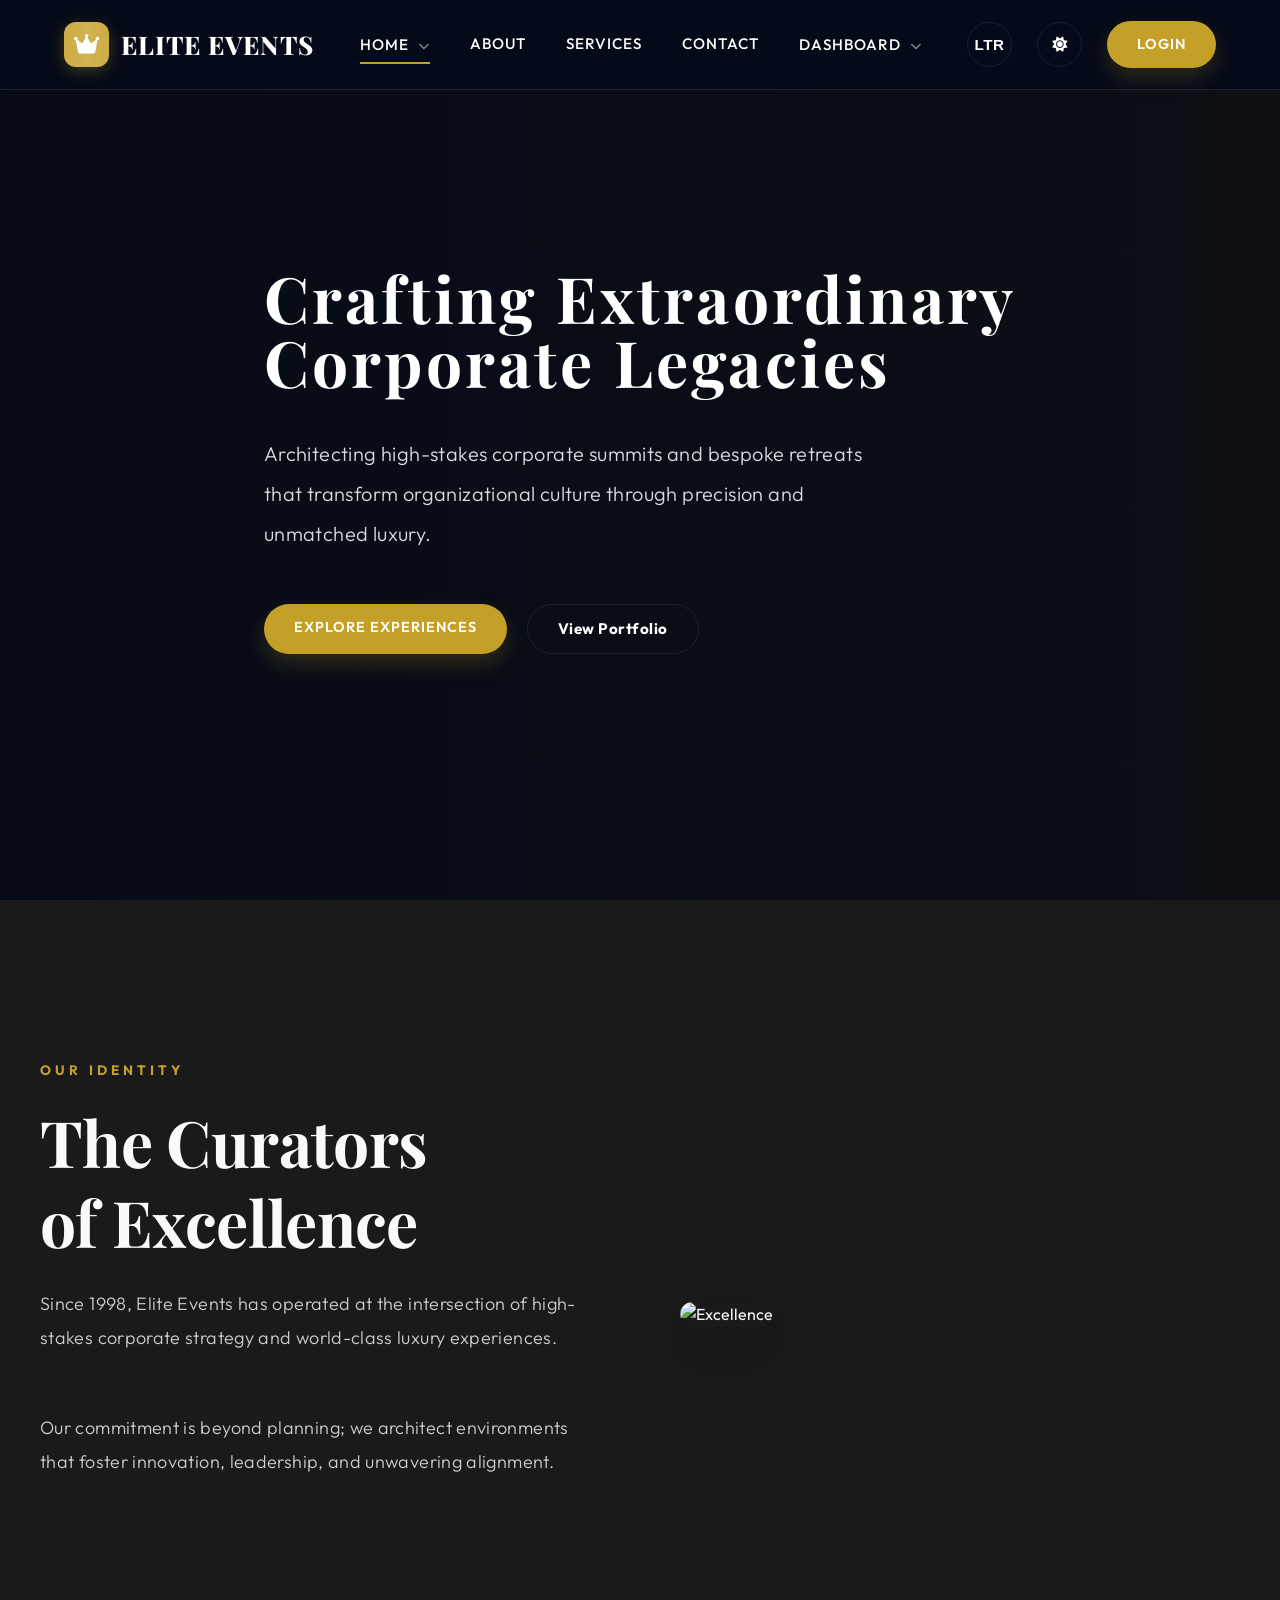
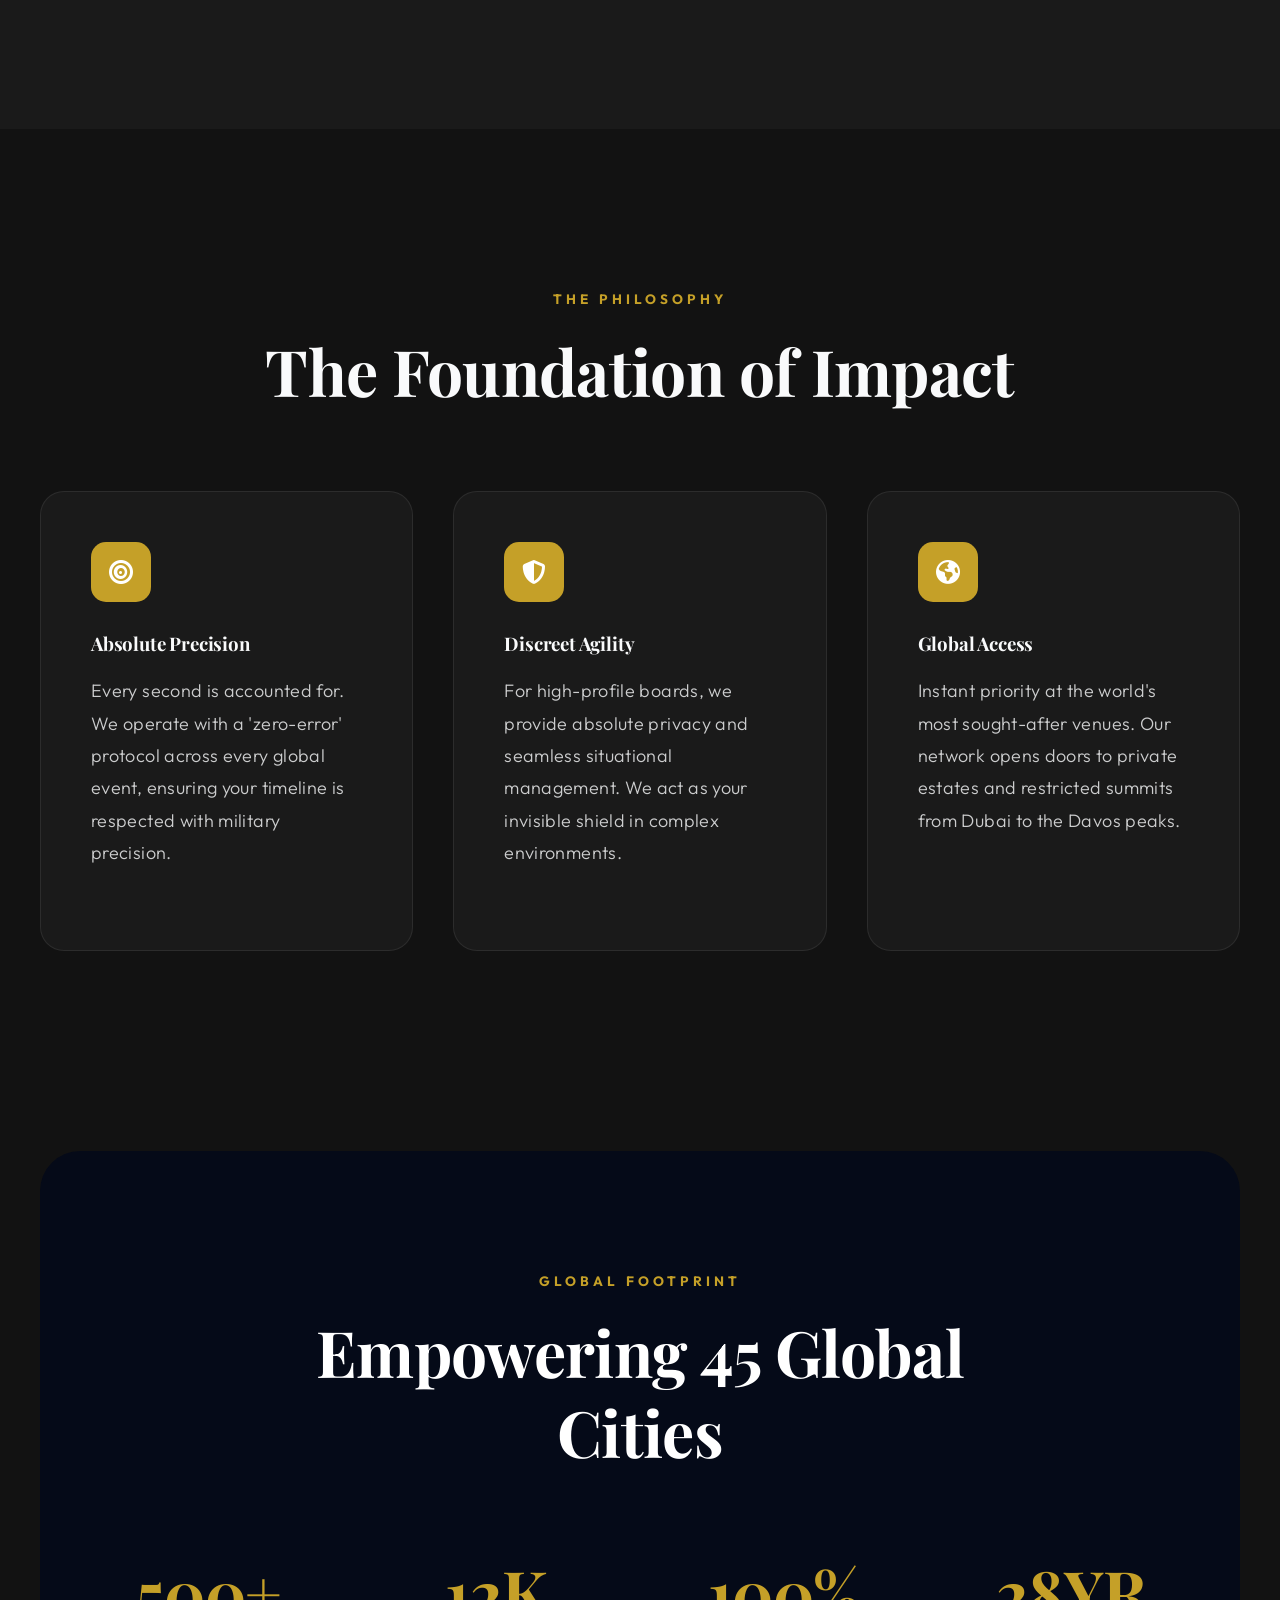
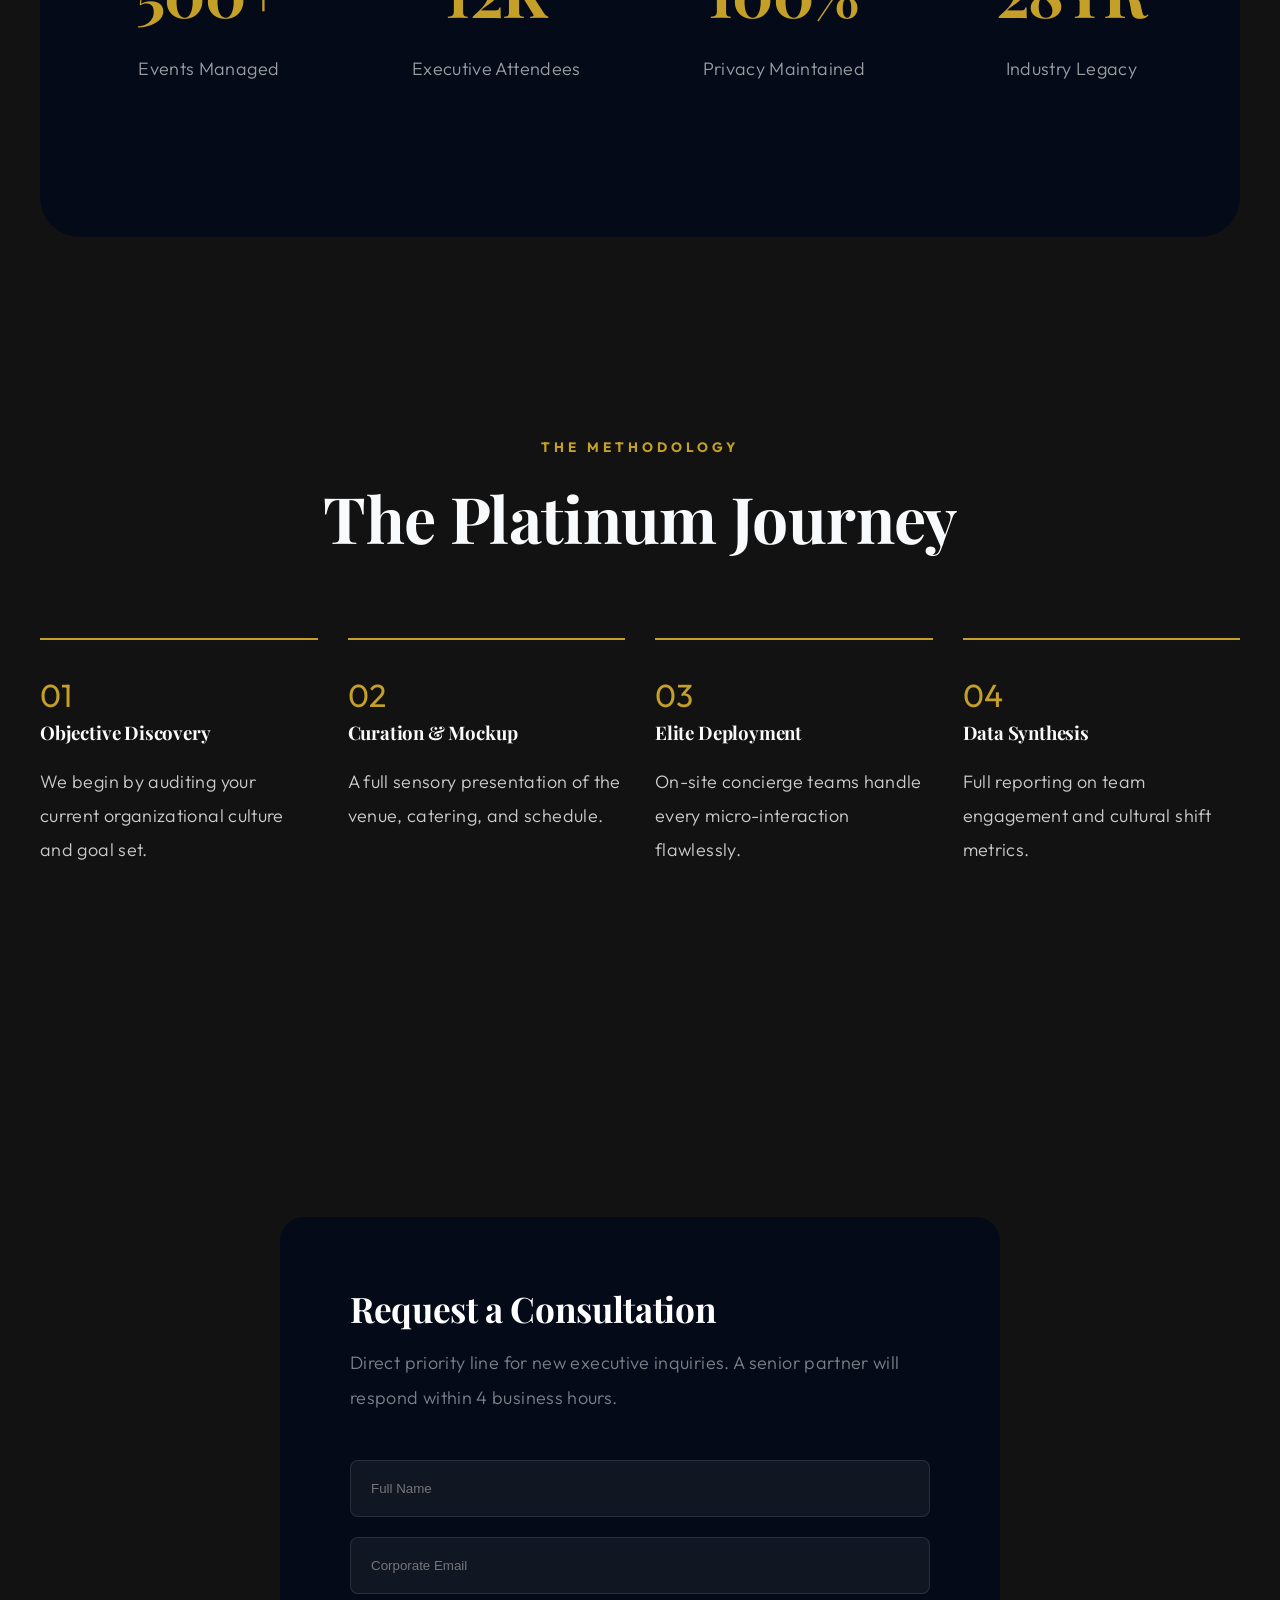
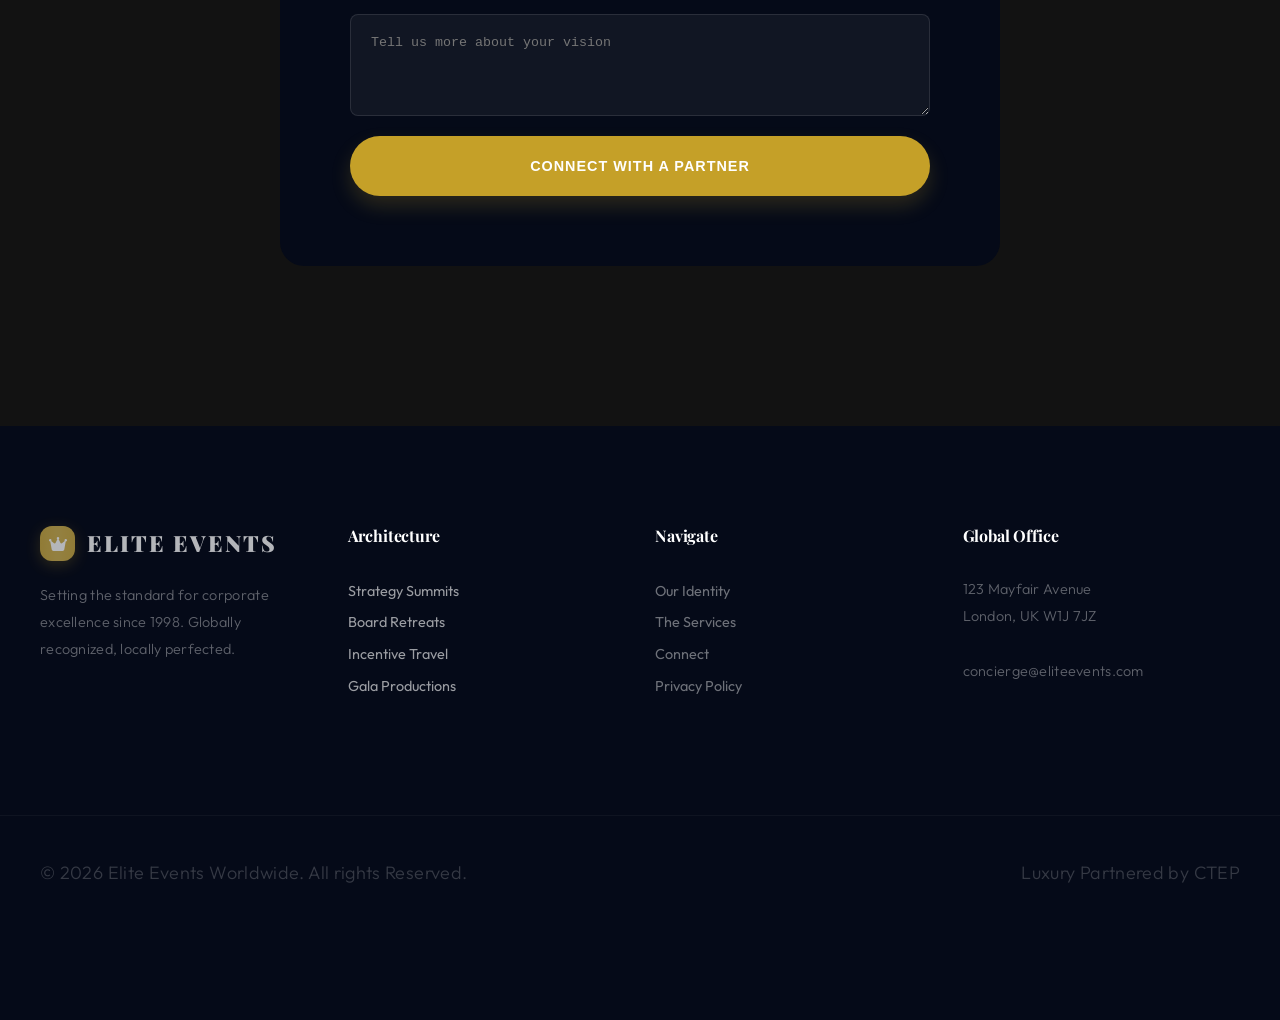
==== commit 333b8d3a: "gthajdu" ====
--- a/index.html
+++ b/index.html
@@ -6,7 +6,8 @@
   <title>Elite Events | Worldwide Luxury Corporate Experiences</title>
   <meta name="description" content="Redefining corporate synergy through bespoke team experiences and architectural event planning.">
   
-  <link rel="icon" type="image/png" href="logo.png">`n  <!-- Fonts & Icons -->
+  <link rel="icon" type="image/png" href="logo.png">
+  <!-- Fonts & Icons -->
   <link rel="preconnect" href="https://fonts.googleapis.com">
   <link rel="preconnect" href="https://fonts.gstatic.com" crossorigin>
   <link href="https://fonts.googleapis.com/css2?family=Outfit:wght@300;400;500;600;700&family=Playfair+Display:ital,wght@0,400..900;1,400..900&display=swap" rel="stylesheet">
@@ -49,7 +50,7 @@
       </nav>
 
       <div class="nav-actions-right">
-        <button class="btn-icon-luxe" id="rtl-toggle" title="Switch Language Direction"><i class="fas fa-globe"></i></button>
+        <button class="btn-icon-luxe" id="rtl-toggle" title="Switch Language Direction">LTR</button>
         <button class="btn-icon-luxe" id="theme-toggle" title="Toggle Darkness"><i class="fas fa-moon"></i></button>
         <div class="mobile-toggle">
           <span></span>
--- a/style.css
+++ b/style.css
@@ -314,9 +314,11 @@
   align-items: center;
   justify-content: center;
   cursor: pointer;
-  font-size: 1.2rem;
+  font-size: 0.95rem;
+  font-weight: 700;
   color: var(--text-color);
   transition: var(--transition-smooth);
+  letter-spacing: 0.5px;
 }
 
 .btn-icon-luxe:hover {
@@ -595,14 +597,22 @@
     display: flex !important; 
     align-items: center;
     justify-content: center;
+    width: 36px !important;
+    height: 36px !important;
   }
   
-  .logo-text { font-size: 1.1rem !important; letter-spacing: 0.5px; }
-  .logo-icon-box { width: 32px !important; height: 32px !important; font-size: 0.9rem !important; }
-  .logo-wrap { gap: 8px !important; }
+  .logo-text { font-size: 0.9rem !important; letter-spacing: 0.5px; }
+  .logo-icon-box { width: 28px !important; height: 28px !important; font-size: 0.8rem !important; }
+  .logo-wrap { gap: 5px !important; }
   
   .nav-actions-right {
-    gap: 15px !important;
+    gap: 6px !important;
+  }
+
+  .nav-actions-right .btn-icon-luxe {
+    width: 36px !important;
+    height: 36px !important;
+    font-size: 0.8rem !important;
   }
 
   [dir="rtl"] .nav-actions-right {
@@ -755,16 +765,15 @@
 .mobile-toggle {
   display: none;
   flex-direction: column;
-  gap: 6px;
+  gap: 5px;
   cursor: pointer;
   z-index: 4000;
-  padding: 10px;
   transition: all 0.3s ease;
-  width: 45px;
-  height: 45px;
-  background: var(--glass-bg);
+  width: 40px;
+  height: 40px;
+  background: rgba(255, 255, 255, 0.12);
   border-radius: 50%;
-  border: 1px solid var(--glass-border);
+  border: 1px solid rgba(255, 255, 255, 0.2);
   align-items: center;
   justify-content: center;
 }
@@ -805,8 +814,8 @@
 
 .mobile-toggle span {
   width: 25px;
-  height: 3px;
-  background: var(--text-color);
+  height: 2px;
+  background: white;
   transition: 0.3s;
   border-radius: 2px;
 }
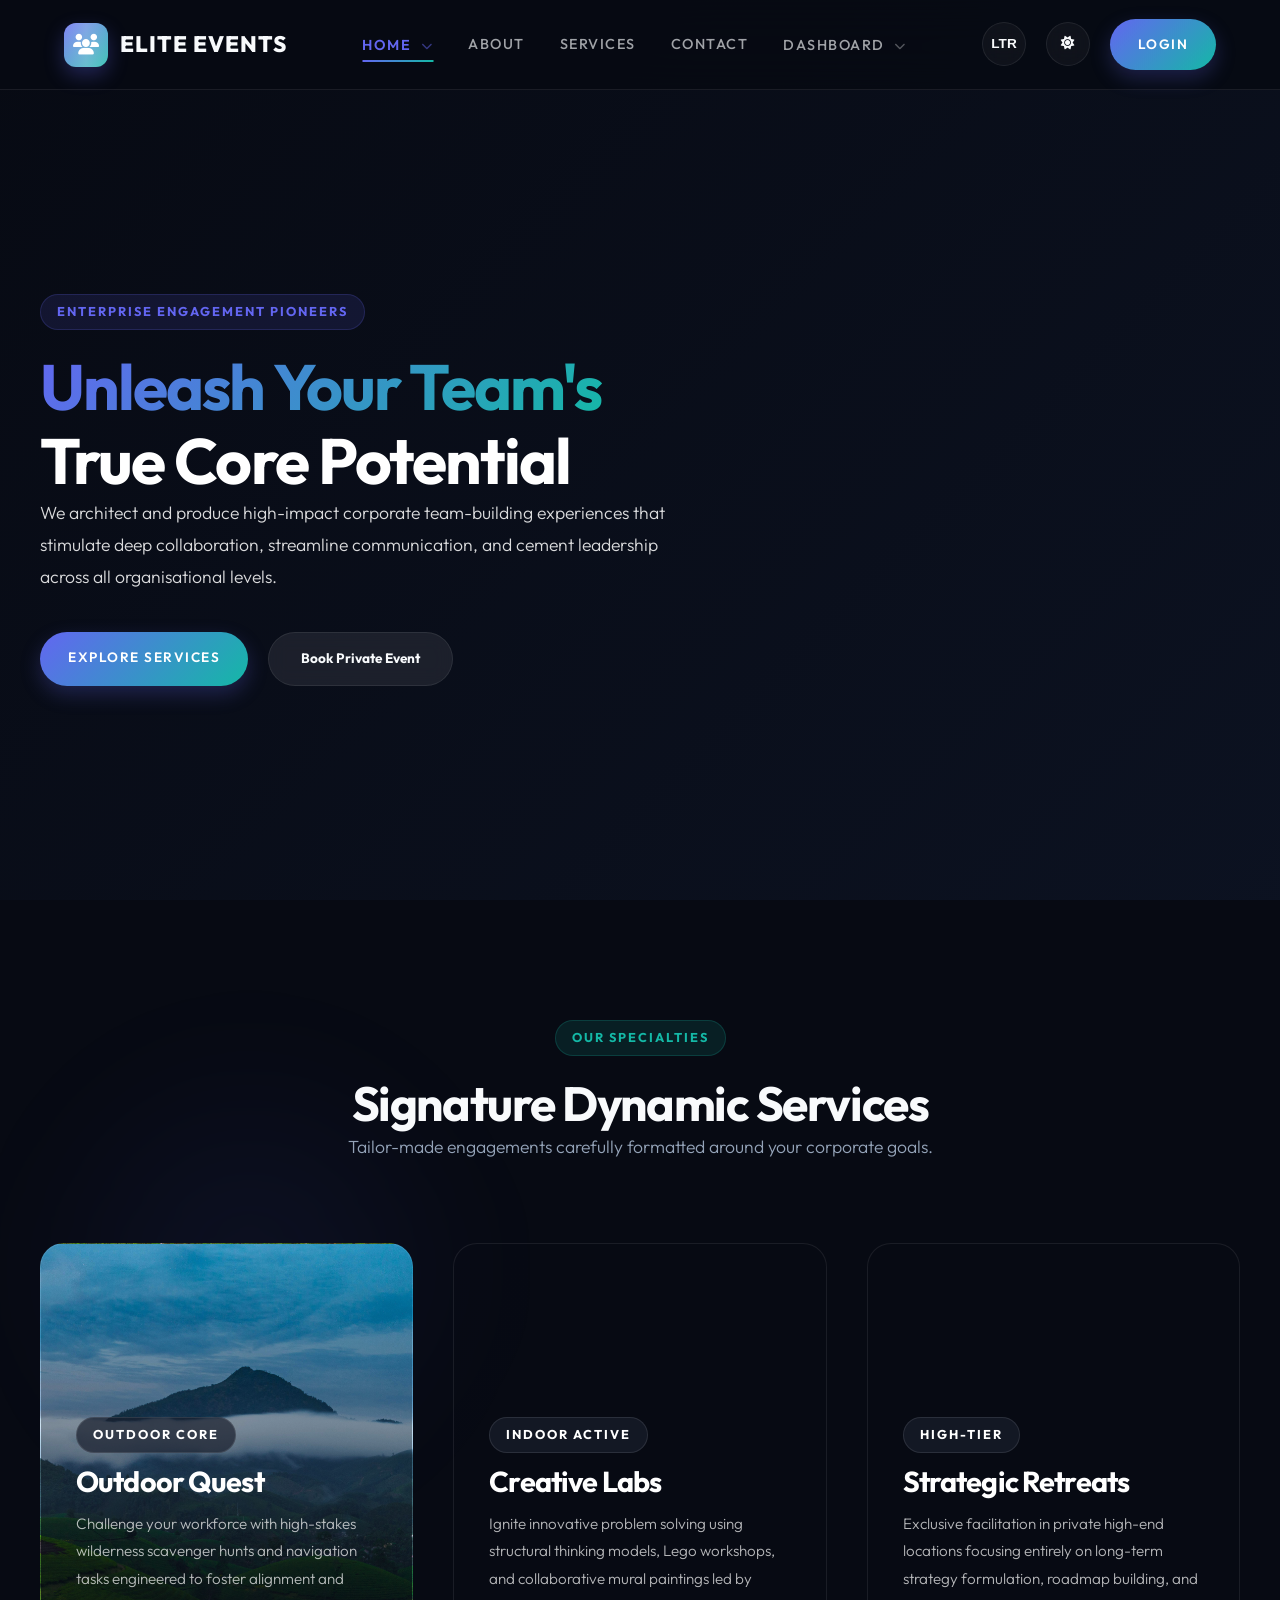
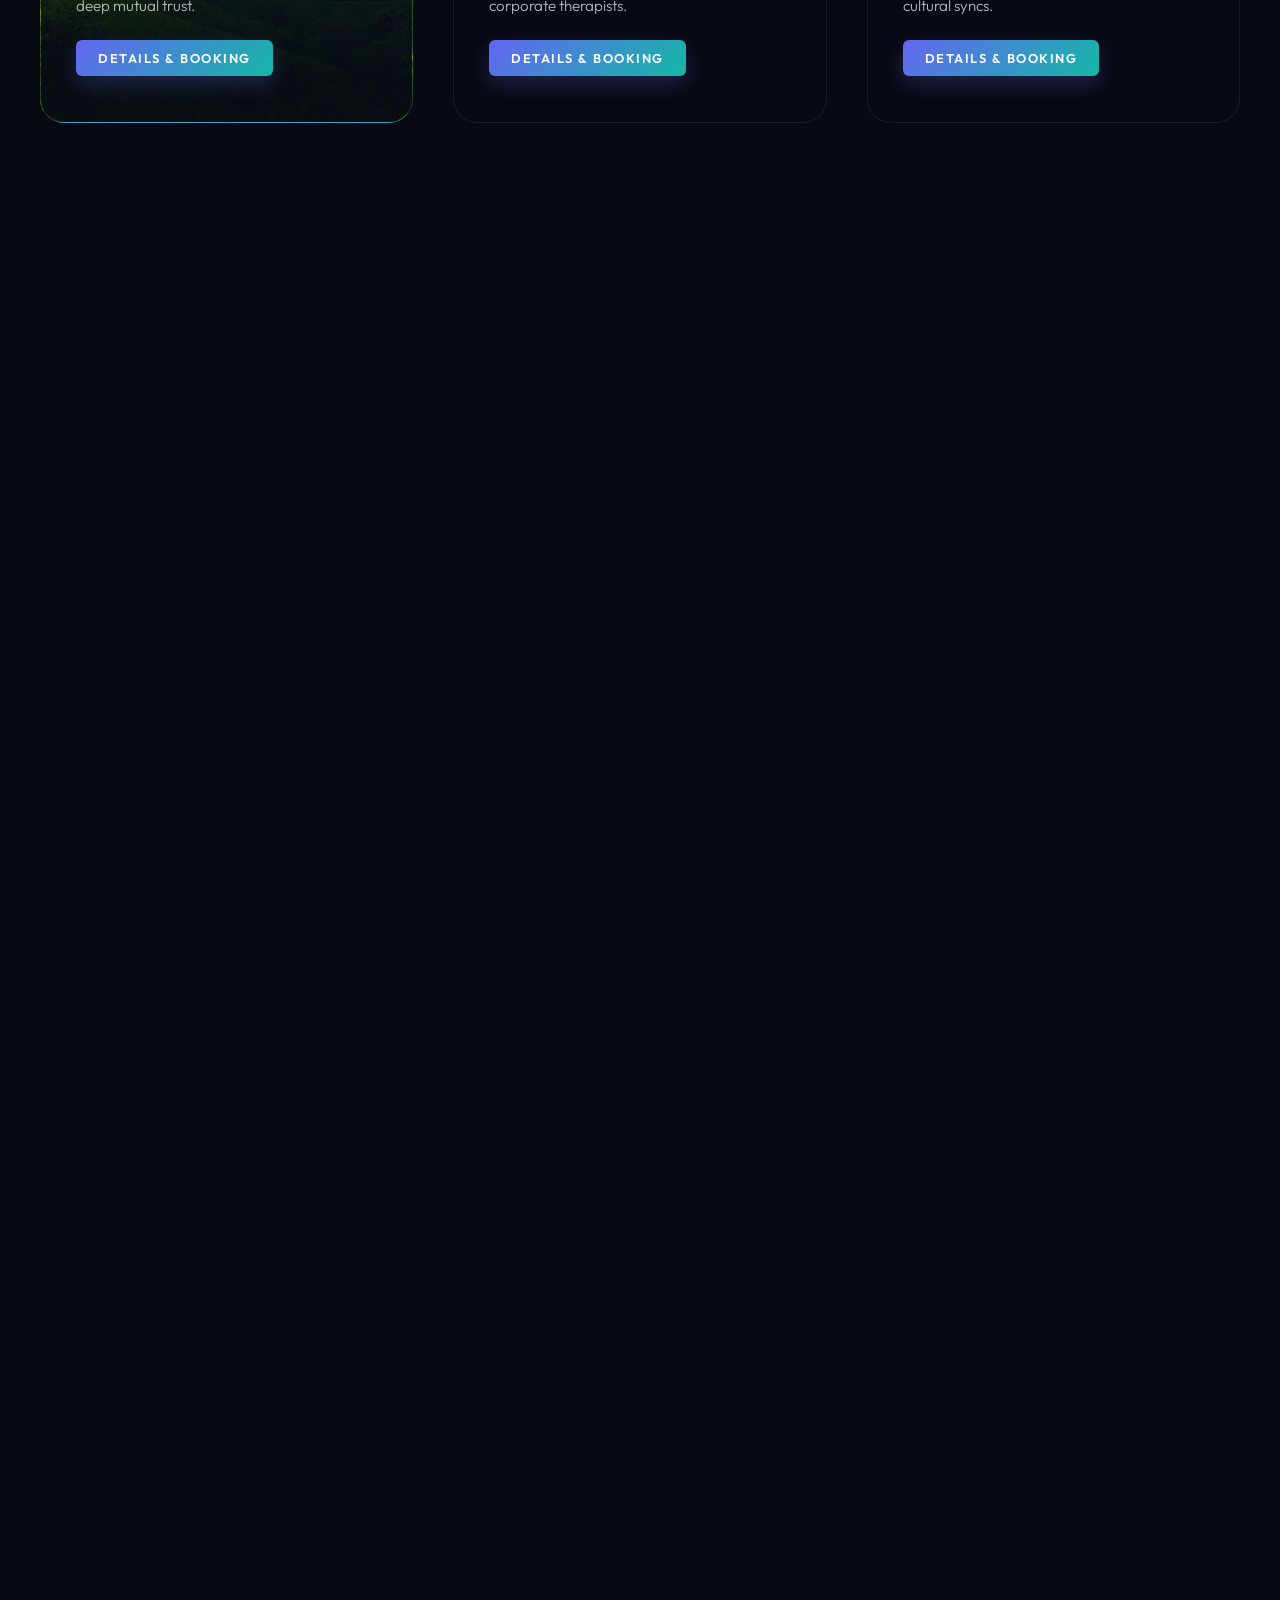
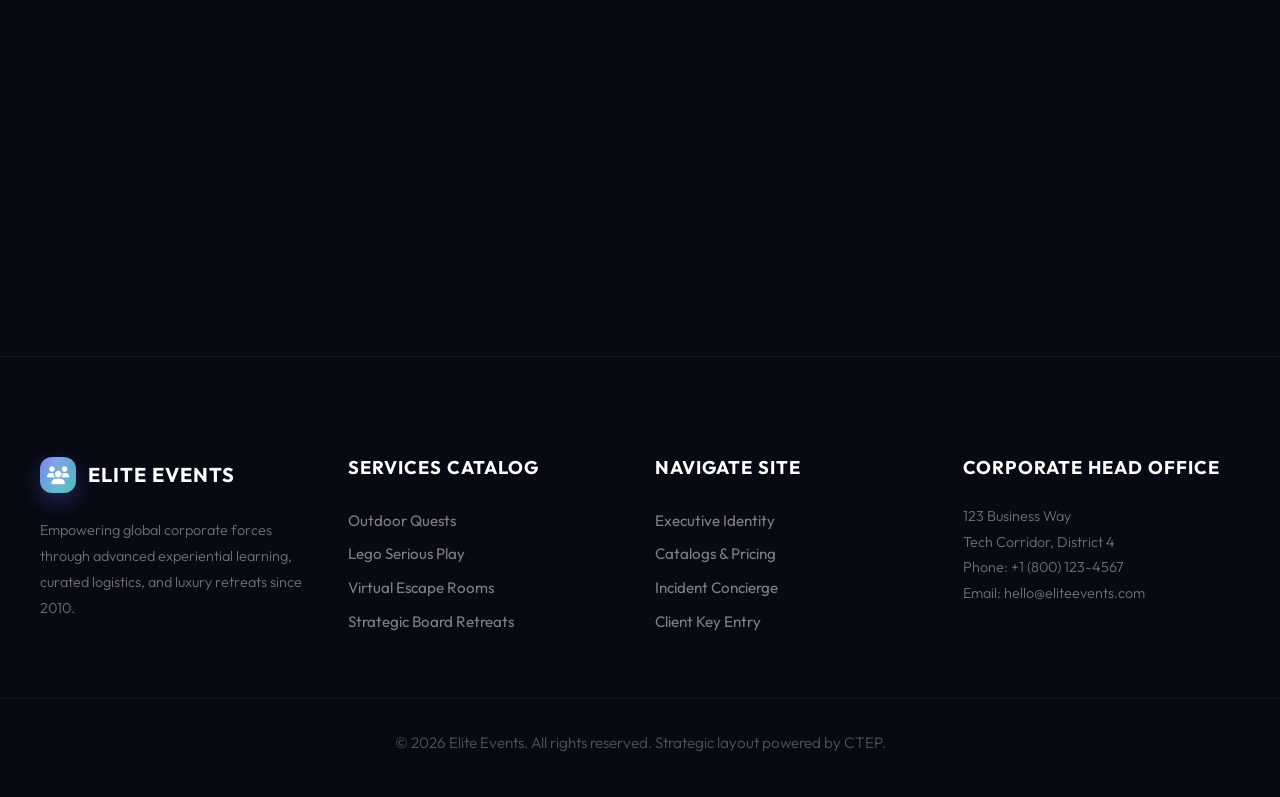
==== commit e99a8282: "naa thaanda leo" ====
--- a/index.html
+++ b/index.html
@@ -3,73 +3,72 @@
 <head>
   <meta charset="UTF-8">
   <meta name="viewport" content="width=device-width, initial-scale=1.0">
-  <title>Elite Events | Worldwide Luxury Corporate Experiences</title>
-  <meta name="description" content="Redefining corporate synergy through bespoke team experiences and architectural event planning.">
+  <title>Corporate Team Building & Engagement | Elite Events</title>
+  <meta name="description" content="Unleash your corporate team's true potential with professional high-impact team-building retreats, creative workshops, and facilitated vision events.">
   
   <link rel="icon" type="image/png" href="logo.png">
   <!-- Fonts & Icons -->
   <link rel="preconnect" href="https://fonts.googleapis.com">
   <link rel="preconnect" href="https://fonts.gstatic.com" crossorigin>
-  <link href="https://fonts.googleapis.com/css2?family=Outfit:wght@300;400;500;600;700&family=Playfair+Display:ital,wght@0,400..900;1,400..900&display=swap" rel="stylesheet">
+  <link href="https://fonts.googleapis.com/css2?family=Outfit:wght@300;400;500;600;700&display=swap" rel="stylesheet">
   <link rel="stylesheet" href="https://cdnjs.cloudflare.com/ajax/libs/font-awesome/6.5.1/css/all.min.css">
   
   <link rel="stylesheet" href="style.css">
 </head>
-<body>
-
-  <!-- NAVIGATION -->
-  <header>
+<body data-theme="dark">
+
+  <!-- NAVIGATION HEADER -->
+  <header id="site-header">
     <div class="nav-box">
       <div class="logo-wrap">
-        <a href="index.html" class="logo-luxe">
+        <a href="index.html" class="logo-luxe" id="header-logo-link">
           <div class="logo-icon-box">
-            <i class="fas fa-crown"></i>
+            <i class="fas fa-users"></i>
           </div>
           <span class="logo-text">Elite Events</span>
         </a>
       </div>
 
-      <nav class="nav-links-center">
-        <div class="dropdown-parent">
-          <a href="index.html" class="nav-link-item">Home <i class="fas fa-chevron-down" style="font-size: 0.7rem; margin-left: 5px; opacity: 0.5;"></i></a>
+      <nav class="nav-links-center" id="desktop-nav-menu">
+        <div class="dropdown-parent" id="nav-home-dropdown">
+          <a href="#" class="nav-link-item">Home <i class="fas fa-chevron-down" style="font-size: 0.7rem; margin-left: 5px; opacity: 0.5;"></i></a>
           <div class="dropdown-child">
-            <a href="index.html" class="dropdown-link">Home 1</a>
-            <a href="home2.html" class="dropdown-link">Home 2</a>
-          </div>
-        </div>
-        <a href="about.html" class="nav-link-item">About</a>
-        <a href="services.html" class="nav-link-item">Services</a>
-        <a href="contact.html" class="nav-link-item">Contact</a>
-        <div class="dropdown-parent">
+            <a href="index.html" class="dropdown-link" id="nav-home-1"><i class="fas fa-house"></i> Home 1</a>
+            <a href="home2.html" class="dropdown-link" id="nav-home-2"><i class="fas fa-house-chimney"></i> Home 2</a>
+          </div>
+        </div>
+        <a href="about.html" class="nav-link-item" id="nav-about">About</a>
+        <a href="services.html" class="nav-link-item" id="nav-services">Services</a>
+        <a href="contact.html" class="nav-link-item" id="nav-contact">Contact</a>
+        <div class="dropdown-parent" id="nav-dashboard-dropdown">
           <a href="#" class="nav-link-item">Dashboard <i class="fas fa-chevron-down" style="font-size: 0.7rem; margin-left: 5px; opacity: 0.5;"></i></a>
           <div class="dropdown-child">
-            <a href="dashboard.html" class="dropdown-link">User Dashboard</a>
-            <a href="admin.html" class="dropdown-link">Admin Dashboard</a>
+            <a href="dashboard.html" class="dropdown-link" id="nav-user-dash"><i class="fas fa-user-tie"></i> User Dashboard</a>
+            <a href="admin.html" class="dropdown-link" id="nav-admin-dash"><i class="fas fa-user-shield"></i> Admin Dashboard</a>
           </div>
         </div>
       </nav>
 
       <div class="nav-actions-right">
         <button class="btn-icon-luxe" id="rtl-toggle" title="Switch Language Direction">LTR</button>
-        <button class="btn-icon-luxe" id="theme-toggle" title="Toggle Darkness"><i class="fas fa-moon"></i></button>
-        <div class="mobile-toggle">
+        <button class="btn-icon-luxe" id="theme-toggle" title="Toggle Theme"><i class="fas fa-sun"></i></button>
+        <div class="mobile-toggle" id="mobile-nav-toggle" aria-label="Toggle Menu">
           <span></span>
           <span></span>
           <span></span>
         </div>
-        <a href="login.html" class="btn-login-premium">Login</a>
+        <a href="login.html" class="btn-login-premium" id="header-login-btn">Login</a>
       </div>
     </div>
   </header>
 
-  <!-- MOBILE NAV DRAWER (INTERACTIVE) -->
-  <div class="mobile-nav">
-    <button class="mobile-close-btn" aria-label="Close Menu">&times;</button>
+  <!-- MOBILE NAV DRAWER -->
+  <div class="mobile-nav" id="mobile-drawer">
     <div class="mobile-nav-group">
       <a href="#" class="mobile-dropdown-toggle">Home <i class="fas fa-chevron-down" style="font-size: 0.8rem; margin-left: 10px; opacity: 0.5;"></i></a>
       <div class="mobile-submenu">
-        <a href="index.html" class="sub-link">Home 1</a>
-        <a href="home2.html" class="sub-link">Home 2</a>
+        <a href="index.html" class="sub-link" style="font-size: 1.2rem;"><i class="fas fa-house" style="margin-right: 10px;"></i> Home 1</a>
+        <a href="home2.html" class="sub-link" style="font-size: 1.2rem;"><i class="fas fa-house-chimney" style="margin-right: 10px;"></i> Home 2</a>
       </div>
     </div>
     
@@ -78,179 +77,349 @@
       <a href="services.html">Services</a>
       <a href="contact.html">Contact</a>
     </div>
-
+    
     <div class="mobile-nav-group">
       <a href="#" class="mobile-dropdown-toggle">Dashboard <i class="fas fa-chevron-down" style="font-size: 0.8rem; margin-left: 10px; opacity: 0.5;"></i></a>
       <div class="mobile-submenu">
-        <a href="dashboard.html" class="sub-link">User Dashboard</a>
-        <a href="admin.html" class="sub-link">Admin Dashboard</a>
+        <a href="dashboard.html" class="sub-link" style="font-size: 1.2rem;"><i class="fas fa-user-tie" style="margin-right: 10px;"></i> User Dashboard</a>
+        <a href="admin.html" class="sub-link" style="font-size: 1.2rem;"><i class="fas fa-user-shield" style="margin-right: 10px;"></i> Admin Dashboard</a>
       </div>
     </div>
 
     <div class="login-item" style="margin-top: 40px;">
-      <a href="login.html" class="btn-login-premium" style="display: block; text-align: center; font-size: 1.1rem; padding: 20px; border-radius: 12px; font-family: 'Outfit', sans-serif;">Login</a>
+      <a href="login.html" class="btn-login-premium" style="display: block; text-align: center;">Login</a>
     </div>
   </div>
 
-  <!-- 1. HERO - SIGNATURE ENTRANCE -->
-  <section class="hero-v1" style="background-image: url('https://images.unsplash.com/photo-1519389950473-47ba0277781c?auto=format&fit=crop&q=80&w=2070');">
+  <!-- 1. HERO SECTION -->
+  <section class="hero-v1" id="section-hero" style="background-image: url('https://images.unsplash.com/photo-1522071820081-009f0129c71c?auto=format&fit=crop&q=80&w=2070');">
     <div class="hero-overlay"></div>
-    <div class="container hero-box">
-      <span class="accent-tag"></span>
-      <h1 class="main-title" style="letter-spacing: 0.05em; margin-bottom: 40px;">Crafting Extraordinary <br> Corporate Legacies</h1>
-      <p class="sub-desc" style="max-width: 600px; color: #fff; opacity: 0.85; line-height: 2; margin-bottom: 50px;">Architecting high-stakes corporate summits and bespoke retreats that transform organizational culture through precision and unmatched luxury.</p>
-      <div class="hero-cta-group">
-        <a href="#services" class="btn-login-premium">Explore Experiences</a>
-        <a href="#portfolio" class="btn-icon-luxe" style="width: auto; height: auto; padding: 12px 30px; border-radius: 50px; color: #fff;">View Portfolio</a>
-      </div>
-    </div>
-  </section>
-
-  <!-- 2. IDENTITY - LEFT ALIGNED FOCUS -->
-  <section style="background: var(--section-bg-alt);">
-    <div class="container grid-2">
-      <div class="section-head-left">
-        <span class="accent-tag">Our Identity</span>
-        <h2 class="main-title">The Curators <br> of Excellence</h2>
-        <p>Since 1998, Elite Events has operated at the intersection of high-stakes corporate strategy and world-class luxury experiences.</p>
-        <br>
-        <p>Our commitment is beyond planning; we architect environments that foster innovation, leadership, and unwavering alignment.</p>
-      </div>
-      <div>
-        <img src="https://images.unsplash.com/photo-1497366216548-37526070297c?auto=format&fit=crop&q=80&w=2069" alt="Excellence" style="width: 100%; border-radius: 20px; box-shadow: var(--shadow-premium);">
-      </div>
-    </div>
-  </section>
-
-  <!-- 3. PILLARS - THREE COLUMN GRID -->
-  <section id="services">
+    <div class="container">
+      <div class="hero-box">
+        <span class="accent-tag" id="hero-tag">Enterprise Engagement Pioneers</span>
+        <h1 class="main-title"><span class="text-gradient">Unleash Your Team's</span> <br> True Core Potential</h1>
+        <p class="sub-desc" style="max-width: 650px;">We architect and produce high-impact corporate team-building experiences that stimulate deep collaboration, streamline communication, and cement leadership across all organisational levels.</p>
+        <div class="hero-cta-group">
+          <a href="services.html" class="btn-login-premium" id="hero-explore-btn">Explore Services</a>
+          <a href="contact.html" class="btn-icon-luxe" id="hero-book-btn" style="width: auto; height: auto; padding: 14px 32px; border-radius: 50px; background: rgba(255,255,255,0.08); backdrop-filter: blur(10px); -webkit-backdrop-filter: blur(10px);">Book Private Event</a>
+        </div>
+      </div>
+    </div>
+  </section>
+
+  <!-- 2. TEAM BUILDING SERVICES SHOWCASE -->
+  <section id="section-services">
+    <div class="glow-blob"></div>
     <div class="container">
       <div class="section-head-center">
-        <span class="accent-tag">The Philosophy</span>
-        <h2 class="main-title">The Foundation of Impact</h2>
-      </div>
+        <span class="accent-tag accent-tag-alt">Our Specialties</span>
+        <h2>Signature Dynamic Services</h2>
+        <p>Tailor-made engagements carefully formatted around your corporate goals.</p>
+      </div>
+      
       <div class="grid-3">
-        <div class="feature-card">
-          <div class="feature-icon"><i class="fas fa-bullseye"></i></div>
-          <h3>Absolute Precision</h3>
-          <p style="margin-top: 15px; line-height: 1.8;">Every second is accounted for. We operate with a 'zero-error' protocol across every global event, ensuring your timeline is respected with military precision.</p>
-        </div>
-        <div class="feature-card">
-          <div class="feature-icon"><i class="fas fa-shield-halved"></i></div>
-          <h3>Discreet Agility</h3>
-          <p style="margin-top: 15px; line-height: 1.8;">For high-profile boards, we provide absolute privacy and seamless situational management. We act as your invisible shield in complex environments.</p>
-        </div>
-        <div class="feature-card">
-          <div class="feature-icon"><i class="fas fa-globe-americas"></i></div>
-          <h3>Global Access</h3>
-          <p style="margin-top: 15px; line-height: 1.8;">Instant priority at the world's most sought-after venues. Our network opens doors to private estates and restricted summits from Dubai to the Davos peaks.</p>
-        </div>
-      </div>
-    </div>
-  </section>
-
-  <!-- 4. NETWORK - FULL DEPTH STATS -->
-  <section style="background: var(--navy-deep); color: white; border-radius: 40px; margin: 40px; padding: 120px 0;">
+        <div class="retreat-card animate" style="background-image: url('image1.jpg'); background-size: cover; background-position: center;" id="activity-card-1">
+          <div class="retreat-card-content">
+            <span class="accent-tag" style="background: rgba(25, 30, 45, 0.7); border-color: rgba(255,255,255,0.1); color: var(--white); margin-bottom: 12px;">Outdoor Core</span>
+            <h3>Outdoor Quest</h3>
+            <p>Challenge your workforce with high-stakes wilderness scavenger hunts and navigation tasks engineered to foster alignment and deep mutual trust.</p>
+            <a href="services.html" class="btn-login-premium" style="padding: 10px 22px; font-size: 0.8rem; border-radius: 6px;">Details & Booking</a>
+          </div>
+        </div>
+
+        <div class="retreat-card animate" style="background-image: url('https://images.unsplash.com/photo-1511632765486-a01980e01a18?auto=format&fit=crop&q=80&w=2070'); background-size: cover; background-position: center;" id="activity-card-2">
+          <div class="retreat-card-content">
+            <span class="accent-tag" style="background: rgba(25, 30, 45, 0.7); border-color: rgba(255,255,255,0.1); color: var(--white); margin-bottom: 12px;">Indoor Active</span>
+            <h3>Creative Labs</h3>
+            <p>Ignite innovative problem solving using structural thinking models, Lego workshops, and collaborative mural paintings led by corporate therapists.</p>
+            <a href="services.html" class="btn-login-premium" style="padding: 10px 22px; font-size: 0.8rem; border-radius: 6px;">Details & Booking</a>
+          </div>
+        </div>
+
+        <div class="retreat-card animate" style="background-image: url('https://images.unsplash.com/photo-1515187029135-18ee286d815b?auto=format&fit=crop&q=80&w=2070'); background-size: cover; background-position: center;" id="activity-card-3">
+          <div class="retreat-card-content">
+            <span class="accent-tag" style="background: rgba(25, 30, 45, 0.7); border-color: rgba(255,255,255,0.1); color: var(--white); margin-bottom: 12px;">High-Tier</span>
+            <h3>Strategic Retreats</h3>
+            <p>Exclusive facilitation in private high-end locations focusing entirely on long-term strategy formulation, roadmap building, and cultural syncs.</p>
+            <a href="services.html" class="btn-login-premium" style="padding: 10px 22px; font-size: 0.8rem; border-radius: 6px;">Details & Booking</a>
+          </div>
+        </div>
+      </div>
+    </div>
+  </section>
+
+  <!-- 3. STRATEGIC IMPACT & VALUES -->
+  <section id="section-core-values" style="background: var(--bg-color-alt);">
+    <div class="glow-blob glow-blob-accent" style="right: 0; top: 20%;"></div>
+    <div class="container">
+      <div class="grid-2" style="align-items: center;">
+        <div class="section-head-left">
+          <span class="accent-tag">Enterprise Excellence</span>
+          <h2>Why Elite Events Leads Global Engagement</h2>
+          <p>We do not manage games; we design team cohesion engines. Our methodology is built upon strict organizational psychology, enabling real structural change.</p>
+          <div style="margin-top: 30px;">
+            <a href="about.html" class="btn-login-premium" id="values-about-btn">Discover Our Philosophy</a>
+          </div>
+        </div>
+        
+        <div class="grid-2" style="gap: 30px;">
+          <div class="feature-card animate" id="value-card-1">
+            <div class="feature-icon"><i class="fas fa-heart-pulse"></i></div>
+            <h3 style="font-size: 1.25rem; margin-bottom: 10px;">Psychological Safety</h3>
+            <p style="font-size: 0.9rem; margin-bottom: 0;">We build secure spaces where employees share ideas and innovate without concern.</p>
+          </div>
+
+          <div class="feature-card animate" id="value-card-2">
+            <div class="feature-icon"><i class="fas fa-sliders"></i></div>
+            <h3 style="font-size: 1.25rem; margin-bottom: 10px;">Bespoke Architectures</h3>
+            <p style="font-size: 0.9rem; margin-bottom: 0;">No two events are alike. Every catalog item is configured specifically to address your hurdles.</p>
+          </div>
+
+          <div class="feature-card animate" id="value-card-3">
+            <div class="feature-icon"><i class="fas fa-shield-halved"></i></div>
+            <h3 style="font-size: 1.25rem; margin-bottom: 10px;">Certified Facilitation</h3>
+            <p style="font-size: 0.9rem; margin-bottom: 0;">Our on-site coaches are trained corporate consultants specializing in group mechanics.</p>
+          </div>
+
+          <div class="feature-card animate" id="value-card-4">
+            <div class="feature-icon"><i class="fas fa-chart-pie"></i></div>
+            <h3 style="font-size: 1.25rem; margin-bottom: 10px;">Empirical ROI Data</h3>
+            <p style="font-size: 0.9rem; margin-bottom: 0;">Every summit provides board-ready metrics tracking team satisfaction and output shift.</p>
+          </div>
+        </div>
+      </div>
+    </div>
+  </section>
+
+  <!-- 4. RECENT CASE STUDY / RECENTLY CONDUCTED EVENT -->
+  <section id="section-case-study">
     <div class="container">
       <div class="section-head-center">
-        <span class="accent-tag">Global Footprint</span>
-        <h2 class="main-title" style="color: white;">Empowering 45 Global Cities</h2>
-      </div>
-      <div class="grid-4" style="text-align: center;">
-        <div><h2 style="font-size: 4rem; color: var(--gold-primary);">500+</h2><p style="opacity: 0.6;">Events Managed</p></div>
-        <div><h2 style="font-size: 4rem; color: var(--gold-primary);">12K</h2><p style="opacity: 0.6;">Executive Attendees</p></div>
-        <div><h2 style="font-size: 4rem; color: var(--gold-primary);">100%</h2><p style="opacity: 0.6;">Privacy Maintained</p></div>
-        <div><h2 style="font-size: 4rem; color: var(--gold-primary);">28YR</h2><p style="opacity: 0.6;">Industry Legacy</p></div>
-      </div>
-    </div>
-  </section>
-
-  <!-- 5. PROCESS - HORIZONTAL STEPPER -->
-  <section>
+        <span class="accent-tag">Proven Results</span>
+        <h2>Deployments In Action</h2>
+        <p>Examine how we transformed engagement levels for a premier multi-national enterprise.</p>
+      </div>
+      
+      <div class="feature-card animate" style="padding: 0; overflow: hidden;" id="case-study-main-box">
+        <div class="grid-2" style="gap: 0; align-items: stretch;">
+          <div style="background-image: url('c10.jpg'); background-size: cover; background-position: center; min-height: 400px;"></div>
+          <div style="padding: 60px 50px; display: flex; flex-direction: column; justify-content: center;">
+            <span class="accent-tag accent-tag-alt" style="width: max-content;">Global Tech Summit 2026</span>
+            <h3 style="margin-bottom: 20px;">Aligning 500+ Engineers in Alpine Conditions</h3>
+            <p style="margin-bottom: 30px; font-size: 1rem;">For a tier-one software entity experiencing rapid remote expansion, we organized an intensive 3-day adventure quest and strategy workshop in Switzerland designed to establish shared operational metrics and build critical interpersonal bonds.</p>
+            
+            <div class="grid-3" style="gap: 20px; margin-bottom: 40px; text-align: center;">
+              <div style="border-right: 1px solid var(--glass-border); padding-right: 10px;">
+                <h4 style="color: var(--brand-accent); font-size: 1.8rem; margin-bottom: 5px;">500+</h4>
+                <p style="font-size: 0.75rem; text-transform: uppercase; letter-spacing: 1px; font-weight: 700;">Participants</p>
+              </div>
+              <div style="border-right: 1px solid var(--glass-border); padding-right: 10px;">
+                <h4 style="color: var(--brand-accent); font-size: 1.8rem; margin-bottom: 5px;">98%</h4>
+                <p style="font-size: 0.75rem; text-transform: uppercase; letter-spacing: 1px; font-weight: 700;">Approval Rating</p>
+              </div>
+              <div>
+                <h4 style="color: var(--brand-accent); font-size: 1.8rem; margin-bottom: 5px;">15</h4>
+                <p style="font-size: 0.75rem; text-transform: uppercase; letter-spacing: 1px; font-weight: 700;">Custom Workshops</p>
+              </div>
+            </div>
+            
+            <div>
+              <a href="about.html" class="btn-login-premium" id="case-study-read-btn">Read Entire Case Study</a>
+            </div>
+          </div>
+        </div>
+      </div>
+    </div>
+  </section>
+
+  <!-- 5. DYNAMIC MILESTONE STATISTICS -->
+  <section id="section-stats-milestones" style="background: var(--bg-color-alt);">
+    <div class="glow-blob" style="left: 10%; bottom: 10%;"></div>
+    <div class="container">
+      <div class="milestones-box animate" id="stats-box-container">
+        <div class="grid-4" style="text-align: center; gap: 40px;">
+          <div class="stat-item animate" id="stat-item-1">
+            <h3 class="text-gradient">1,200+</h3>
+            <p>Conducted Events</p>
+          </div>
+          <div class="stat-item animate" id="stat-item-2">
+            <h3 class="text-gradient">450+</h3>
+            <p>Enterprise Clients</p>
+          </div>
+          <div class="stat-item animate" id="stat-item-3">
+            <h3 class="text-gradient">50k+</h3>
+            <p>Engaged Employees</p>
+          </div>
+          <div class="stat-item animate" id="stat-item-4">
+            <h3 class="text-gradient">15+</h3>
+            <p>Global Hubs</p>
+          </div>
+        </div>
+      </div>
+    </div>
+  </section>
+
+  <!-- 6. EVENT ORGANIZATION PROCESS -->
+  <section id="section-process-timeline">
     <div class="container">
       <div class="section-head-center">
-        <span class="accent-tag">The Methodology</span>
-        <h2 class="main-title">The Platinum Journey</h2>
-      </div>
-      <div class="grid-4">
-        <div style="border-top: 2px solid var(--gold-primary); padding-top: 30px;">
-          <span style="font-size: 2rem; color: var(--gold-primary);">01</span>
-          <h3>Objective Discovery</h3>
-          <p>We begin by auditing your current organizational culture and goal set.</p>
-        </div>
-        <div style="border-top: 2px solid var(--gold-primary); padding-top: 30px;">
-          <span style="font-size: 2rem; color: var(--gold-primary);">02</span>
-          <h3>Curation & Mockup</h3>
-          <p>A full sensory presentation of the venue, catering, and schedule.</p>
-        </div>
-        <div style="border-top: 2px solid var(--gold-primary); padding-top: 30px;">
-          <span style="font-size: 2rem; color: var(--gold-primary);">03</span>
-          <h3>Elite Deployment</h3>
-          <p>On-site concierge teams handle every micro-interaction flawlessly.</p>
-        </div>
-        <div style="border-top: 2px solid var(--gold-primary); padding-top: 30px;">
-          <span style="font-size: 2rem; color: var(--gold-primary);">04</span>
-          <h3>Data Synthesis</h3>
-          <p>Full reporting on team engagement and cultural shift metrics.</p>
-        </div>
-      </div>
-    </div>
-  </section>
-
-  <!-- 6. FAQ & CONTACT - REFINED CONCIERGE -->
-  <section style="background: var(--bg-color);">
-    <div class="container" style="max-width: 800px; margin: 0 auto;">
-      <div class="concierge-form" style="background: var(--navy-deep); padding: 70px; border-radius: var(--border-radius-lg);">
-        <h3 style="color: white; font-family: 'Playfair Display', serif; font-size: 2.2rem; margin-bottom: 15px;">Request a Consultation</h3>
-        <p style="color: rgba(255,255,255,0.6); margin-bottom: 45px;">Direct priority line for new executive inquiries. A senior partner will respond within 4 business hours.</p>
-        <form style="display: flex; flex-direction: column; gap: 20px;">
-          <input type="text" placeholder="Full Name" style="padding: 20px; background: rgba(255,255,255,0.05); border: 1px solid rgba(255,255,255,0.1); border-radius: 8px; color: white; width: 100%;">
-          <input type="email" placeholder="Corporate Email" style="padding: 20px; background: rgba(255,255,255,0.05); border: 1px solid rgba(255,255,255,0.1); border-radius: 8px; color: white; width: 100%;">
-          <textarea placeholder="Tell us more about your vision" rows="4" style="padding: 20px; background: rgba(255,255,255,0.05); border: 1px solid rgba(255,255,255,0.1); border-radius: 8px; color: white; width: 100%;"></textarea>
-          <button class="btn-login-premium" style="border: none; width: 100%; padding: 22px; cursor: pointer;">Connect with a Partner</button>
-        </form>
+        <span class="accent-tag">Procedural Blueprint</span>
+        <h2>How We Organize Precision Gatherings</h2>
+        <p>A structured, seamless timeline ensuring minimal administrative strain on your leadership.</p>
+      </div>
+      
+      <div class="grid-4" style="gap: 30px;">
+        <div class="feature-card animate" id="process-step-1" style="padding: 40px 30px;">
+          <span style="font-size: 2.5rem; font-weight: 900; color: rgba(99,102,241,0.2); display: block; margin-bottom: 20px;">01</span>
+          <h3 style="font-size: 1.2rem; margin-bottom: 12px; color: var(--brand-primary);">Consultation & Metrics</h3>
+          <p style="font-size: 0.88rem; margin-bottom: 0;">We meet with your team leaders to dissect corporate goals, target challenges, group dynamics, and define success indicators.</p>
+        </div>
+        
+        <div class="feature-card animate" id="process-step-2" style="padding: 40px 30px;">
+          <span style="font-size: 2.5rem; font-weight: 900; color: rgba(20,184,166,0.2); display: block; margin-bottom: 20px;">02</span>
+          <h3 style="font-size: 1.2rem; margin-bottom: 12px; color: var(--brand-accent);">Bespoke Blueprint</h3>
+          <p style="font-size: 0.88rem; margin-bottom: 0;">Our organizational designers program custom services, curate retreat logistics, and source ideal physical/digital venues.</p>
+        </div>
+
+        <div class="feature-card animate" id="process-step-3" style="padding: 40px 30px;">
+          <span style="font-size: 2.5rem; font-weight: 900; color: rgba(245,158,11,0.2); display: block; margin-bottom: 20px;">03</span>
+          <h3 style="font-size: 1.2rem; margin-bottom: 12px; color: var(--brand-secondary);">On-Site Orchestration</h3>
+          <p style="font-size: 0.88rem; margin-bottom: 0;">Elite Events senior coaches coordinate all micro-elements from arrival to active challenges to ensure fluid, safe operational execution.</p>
+        </div>
+
+        <div class="feature-card animate" id="process-step-4" style="padding: 40px 30px;">
+          <span style="font-size: 2.5rem; font-weight: 900; color: rgba(99,102,241,0.2); display: block; margin-bottom: 20px;">04</span>
+          <h3 style="font-size: 1.2rem; margin-bottom: 12px; color: var(--brand-primary);">Post-Event Analytics</h3>
+          <p style="font-size: 0.88rem; margin-bottom: 0;">We dispatch surveys and produce a comprehensive feedback review, comparing results against predefined success indicators.</p>
+        </div>
+      </div>
+    </div>
+  </section>
+
+  <!-- 7. INTERACTIVE GALLERY SHOWCASE -->
+  <section id="section-event-gallery" style="background: var(--bg-color-alt);">
+    <div class="container">
+      <div class="section-head-center">
+        <span class="accent-tag">Aesthetic Captures</span>
+        <h2>Experiences In Motion</h2>
+        <p>Observe the excitement, focus, and collaboration standard in every Elite Events assembly.</p>
+      </div>
+      
+      <div class="gallery-grid">
+        <div class="gallery-item animate" id="gallery-img-1">
+          <img src="c7.jpg" alt="Corporate Retreat">
+          <div class="gallery-item-overlay">
+            <h4>Outdoor Retreat</h4>
+            <p>Chamonix, France</p>
+          </div>
+        </div>
+        <div class="gallery-item animate" id="gallery-img-2">
+          <img src="c8.jpg" alt="Tech Seminar">
+          <div class="gallery-item-overlay">
+            <h4>Innovation Seminar</h4>
+            <p>Munich, Germany</p>
+          </div>
+        </div>
+        <div class="gallery-item animate" id="gallery-img-3">
+          <img src="c2.jpg" alt="Team Building Scavenger Hunt">
+          <div class="gallery-item-overlay">
+            <h4>Scavenger Hunt</h4>
+            <p>New York, USA</p>
+          </div>
+        </div>
+        <div class="gallery-item animate" id="gallery-img-4">
+          <img src="c3.jpg" alt="Creative Lego Workshop">
+          <div class="gallery-item-overlay">
+            <h4>Lego Serious Play</h4>
+            <p>London, UK</p>
+          </div>
+        </div>
+        <div class="gallery-item animate" id="gallery-img-5">
+          <img src="c4.jpg" alt="Fireside Executive Panel">
+          <div class="gallery-item-overlay">
+            <h4>Board Alignment</h4>
+            <p>Zurich, Switzerland</p>
+          </div>
+        </div>
+        <div class="gallery-item animate" id="gallery-img-6">
+          <img src="c5.jpg" alt="Trust Rope Course">
+          <div class="gallery-item-overlay">
+            <h4>Rope Course Challenge</h4>
+            <p>Vienna, Austria</p>
+          </div>
+        </div>
+        <div class="gallery-item animate" id="gallery-img-7">
+          <img src="c6.jpg" alt="Collaborative Painting Workshop">
+          <div class="gallery-item-overlay">
+            <h4>Mural Innovation</h4>
+            <p>Singapore Hub</p>
+          </div>
+        </div>
+        <div class="gallery-item animate" id="gallery-img-8">
+          <img src="c13.jpg" alt="Corporate Strategy Awards Night">
+          <div class="gallery-item-overlay">
+            <h4>Gala Awards Celebration</h4>
+            <p>Dubai, UAE</p>
+          </div>
+        </div>
+      </div>
+    </div>
+  </section>
+
+  <!-- CTA RESERVATION PORTAL (High impact closing block) -->
+  <section id="section-reserve-portal">
+    <div class="container">
+      <div class="cta-banner-box animate" id="closing-cta-card" style="text-align: center;">
+        <span class="accent-tag" style="background: rgba(255,255,255,0.08); border-color: rgba(255,255,255,0.15); color: var(--white);">Schedule Integration</span>
+        <h2 style="color: var(--white); margin-bottom: 20px;">Ready to Align Your Global Force?</h2>
+        <p style="color: rgba(255,255,255,0.7); max-width: 600px; margin: 0 auto 40px;">Initiate a consultation with a senior executive event designer to custom-build your tailored team-building program.</p>
+        <div style="display: flex; gap: 20px; justify-content: center; flex-wrap: wrap;">
+          <a href="contact.html" class="btn-login-premium" style="background: var(--white); color: var(--navy-deep); font-weight: 700;" id="cta-contact-link">Get Proposal Now</a>
+          <a href="tel:+18001234567" class="btn-icon-luxe" style="width: auto; height: auto; padding: 12px 30px; border-radius: 50px; border-color: var(--white); color: var(--white);" id="cta-phone-link"><i class="fas fa-phone" style="margin-right: 8px;"></i> Talk to planner</a>
+        </div>
       </div>
     </div>
   </section>
 
   <!-- FOOTER -->
-  <footer style="padding: 100px 0; background: var(--navy-deep); color: white;">
+  <footer id="main-footer">
     <div class="container grid-4">
       <div>
-        <a href="index.html" class="logo-luxe">
-          <div class="logo-icon-box" style="width: 35px; height: 35px; font-size: 1rem;">
-            <i class="fas fa-crown"></i>
-          </div>
-          <span class="logo-text" style="font-size: 1.4rem; font-weight: 900; letter-spacing: 2px;">Elite Events</span>
-        </a>
-        <p style="opacity: 0.6; font-size: 0.9rem; margin-top: 20px;">Setting the standard for corporate excellence since 1998. Globally recognized, locally perfected.</p>
+        <div class="logo-wrap" style="margin-bottom: 25px;">
+          <a href="index.html" class="logo-luxe" style="text-decoration: none;">
+            <div class="logo-icon-box" style="width: 36px; height: 36px; font-size: 1.1rem;">
+              <i class="fas fa-users"></i>
+            </div>
+            <span class="logo-text" style="color: var(--white); font-size: 1.25rem; font-weight: 700; letter-spacing: 1px;">Elite Events</span>
+          </a>
+        </div>
+        <p style="opacity: 0.7; font-size: 0.9rem;">Empowering global corporate forces through advanced experiential learning, curated logistics, and luxury retreats since 2010.</p>
       </div>
       <div>
-        <h4 style="margin-bottom: 30px;">Architecture</h4>
-        <ul style="list-style: none; opacity: 0.6; font-size: 0.9rem; line-height: 2.2;">
-          <li>Strategy Summits</li>
-          <li>Board Retreats</li>
-          <li>Incentive Travel</li>
-          <li>Gala Productions</li>
+        <h4>Services Catalog</h4>
+        <ul style="list-style: none; opacity: 0.8; font-size: 0.9rem; line-height: 2.2;">
+          <li><a href="services.html">Outdoor Quests</a></li>
+          <li><a href="services.html">Lego Serious Play</a></li>
+          <li><a href="services.html">Virtual Escape Rooms</a></li>
+          <li><a href="services.html">Strategic Board Retreats</a></li>
         </ul>
       </div>
       <div>
-        <h4 style="margin-bottom: 30px;">Navigate</h4>
-        <ul style="list-style: none; opacity: 0.6; font-size: 0.9rem; line-height: 2.2;">
-          <li><a href="about.html">Our Identity</a></li>
-          <li><a href="services.html">The Services</a></li>
-          <li><a href="contact.html">Connect</a></li>
-          <li><a href="#">Privacy Policy</a></li>
+        <h4>Navigate Site</h4>
+        <ul style="list-style: none; opacity: 0.8; font-size: 0.9rem; line-height: 2.2;">
+          <li><a href="about.html">Executive Identity</a></li>
+          <li><a href="services.html">Catalogs & Pricing</a></li>
+          <li><a href="contact.html">Incident Concierge</a></li>
+          <li><a href="login.html">Client Key Entry</a></li>
         </ul>
       </div>
       <div>
-        <h4 style="margin-bottom: 30px;">Global Office</h4>
-        <p style="opacity: 0.6; font-size: 0.9rem;">123 Mayfair Avenue<br>London, UK W1J 7JZ<br><br>concierge@eliteevents.com</p>
-      </div>
-    </div>
-    <div class="container" style="margin-top: 100px; padding-top: 40px; border-top: 1px solid rgba(255,255,255,0.1); display: flex; justify-content: space-between; opacity: 0.4; font-size: 0.8rem;">
-      <p>&copy; 2026 Elite Events Worldwide. All rights Reserved.</p>
-      <p>Luxury Partnered by CTEP</p>
+        <h4>Corporate Head Office</h4>
+        <p style="opacity: 0.7; font-size: 0.9rem; line-height: 1.8;">123 Business Way<br>Tech Corridor, District 4<br>Phone: +1 (800) 123-4567<br>Email: hello@eliteevents.com</p>
+      </div>
+    </div>
+    <div class="container" style="margin-top: 60px; padding-top: 30px; border-top: 1px solid rgba(255,255,255,0.08); text-align: center; opacity: 0.5; font-size: 0.8rem;">
+      <p>&copy; 2026 Elite Events. All rights reserved. Strategic layout powered by CTEP.</p>
     </div>
   </footer>
 
--- a/style.css
+++ b/style.css
@@ -1,108 +1,196 @@
-* { 
-  box-sizing: border-box; 
-  margin: 0; 
-  padding: 0; 
-}
-
-html, body {
-  overflow-x: hidden;
-  max-width: 100vw;
-}
-
+/* ==========================================================================
+   STYLE.CSS - PREMIUM MODERN DESIGN SYSTEM FOR ELITE EVENTS
+   ========================================================================== */
+
+/* 1. ROOT & DESIGN TOKENS */
 :root {
-  /* Color Palette - Ultra Luxury */
-  --gold-primary: #C5A028;
-  --gold-light: #E5C76B;
-  --gold-dark: #8C6F1A;
-  --navy-deep: #050A18;
-  --navy-base: #0A142F;
-  --white: #FFFFFF;
-  --off-white: #F9FAFB;
-  --charcoal: #121212;
-  --gray-light: #E5E7EB;
-  --gray-muted: #9CA3AF;
-  
-  /* Glassmorphism & Effects */
+  /* Color Palette - Tech Luxury & Indigo Glow */
+  --brand-primary: #6366f1;       /* Premium Indigo */
+  --brand-primary-rgb: 99, 102, 241;
+  --brand-secondary: #f59e0b;     /* Warm Amber/Gold */
+  --brand-accent: #14b8a6;        /* Modern Teal */
+  --brand-accent-rgb: 20, 184, 166;
+  
+  /* Slate Navy Scale */
+  --navy-deep: #070a13;           /* Ultra dark void */
+  --navy-base: #0f172a;           /* Deep dark slate */
+  --navy-light: #1e293b;          /* Medium dark slate */
+  
+  /* Neutral Palette */
+  --white: #ffffff;
+  --off-white: #f8fafc;
+  --charcoal: #0f172a;
+  --gray-light: #f1f5f9;
+  --gray-medium: #cbd5e1;
+  --gray-muted: #64748b;
+  
+  /* Dashboard Sync Colors */
+  --gold-primary: #f59e0b;
+  --gold-dark: #d97706;
+  
+  /* Glassmorphism & Borders */
   --glass-bg: rgba(255, 255, 255, 0.03);
-  --glass-border: rgba(255, 255, 255, 0.1);
-  --shadow-premium: 0 20px 50px rgba(0, 0, 0, 0.3);
-  --transition-smooth: all 0.6s cubic-bezier(0.16, 1, 0.3, 1);
-  
-  /* Spacing & Sizing */
-  --container-max: 1400px;
-  --section-padding: 160px;
+  --glass-border: rgba(255, 255, 255, 0.08);
+  --shadow-premium: 0 20px 40px rgba(0, 0, 0, 0.1);
+  --shadow-hover: 0 30px 60px rgba(99, 102, 241, 0.15);
+  
+  /* Animations & Transitions */
+  --transition-smooth: all 0.5s cubic-bezier(0.16, 1, 0.3, 1);
+  --transition-fast: all 0.2s ease;
+  
+  /* Layout Sizing */
+  --container-max: 1280px;
+  --section-padding: 120px;
   --border-radius-lg: 24px;
+  --border-radius-md: 16px;
   --border-radius-sm: 8px;
 
-  /* Theme Defaults */
-  --bg-color: var(--white);
-  --text-color: var(--charcoal);
-  --section-bg-alt: var(--off-white);
-  --header-bg: rgba(255, 255, 255, 0.85);
-}
-
-[data-theme="dark"] {
-  --bg-color: var(--charcoal);
-  --text-color: var(--off-white);
-  --section-bg-alt: #1A1A1A;
-  --header-bg: rgba(18, 18, 18, 0.9);
-  --glass-bg: rgba(255, 255, 255, 0.05);
-  --glass-border: rgba(255, 255, 255, 0.08);
-}
-
-/* Base Resets */
+  /* Theme Defaults (Dark Theme Default) */
+  --bg-color: #070a13;
+  --bg-color-alt: #0f172a;
+  --bg-card: rgba(15, 23, 42, 0.65);
+  --text-color: #f8fafc;
+  --text-color-muted: #94a3b8;
+  --header-bg: rgba(7, 10, 19, 0.85);
+  --header-border: rgba(255, 255, 255, 0.08);
+  
+  /* Heading Font Sizes */
+  --h1-size: clamp(2.5rem, 5vw, 4.5rem);
+  --h2-size: clamp(2rem, 4vw, 3rem);
+  --h3-size: clamp(1.4rem, 2.5vw, 2rem);
+  --p-size: 1.1rem;
+}
+
+/* Light Theme Variables Overrides */
+[data-theme="light"] {
+  --bg-color: #f8fafc;
+  --bg-color-alt: #ffffff;
+  --bg-card: rgba(255, 255, 255, 0.75);
+  --text-color: #0f172a;
+  --text-color-muted: #475569;
+  --header-bg: rgba(255, 255, 255, 0.9);
+  --header-border: rgba(0, 0, 0, 0.05);
+  --glass-bg: rgba(0, 0, 0, 0.02);
+  --glass-border: rgba(0, 0, 0, 0.06);
+  --shadow-premium: 0 20px 40px rgba(15, 23, 42, 0.05);
+}
+
+/* 2. BASE RESETS & SCROLLBAR */
 * {
   margin: 0;
   padding: 0;
   box-sizing: border-box;
-  -webkit-font-smoothing: antialiased;
+  outline: none;
 }
 
 html {
   font-size: 16px;
   scroll-behavior: smooth;
+  overflow-x: hidden;
+  width: 100%;
 }
 
 body {
   font-family: 'Outfit', sans-serif;
   background-color: var(--bg-color);
   color: var(--text-color);
-  line-height: 1.6;
+  line-height: 1.7;
   overflow-x: hidden;
-  transition: background-color 0.4s ease;
-}
-
-/* Typography Perfection */
+  width: 100%;
+  transition: background-color 0.5s ease, color 0.5s ease;
+  -webkit-font-smoothing: antialiased;
+}
+
+::-webkit-scrollbar {
+  width: 8px;
+}
+::-webkit-scrollbar-track {
+  background: var(--bg-color);
+}
+::-webkit-scrollbar-thumb {
+  background: var(--brand-primary);
+  border-radius: 10px;
+}
+
+/* 3. TYPOGRAPHY & GRADIENTS */
 h1, h2, h3, h4, h5, h6 {
-  font-family: 'Playfair Display', serif;
+  font-family: 'Outfit', sans-serif;
   font-weight: 700;
-  letter-spacing: -0.01em;
-  line-height: 1.25;
-  margin-bottom: 20px;
-}
+  letter-spacing: -0.03em;
+  color: var(--text-color);
+  line-height: 1.15;
+}
+
+h1 { font-size: var(--h1-size); }
+h2 { font-size: var(--h2-size); }
+h3 { font-size: var(--h3-size); }
 
 p {
-  font-size: 1.125rem;
+  font-size: var(--p-size);
+  color: var(--text-color-muted);
   font-weight: 300;
-  opacity: 0.8;
-  line-height: 1.9;
-  letter-spacing: 0.02em;
-  margin-bottom: 30px;
+  line-height: 1.8;
 }
 
 a {
   text-decoration: none;
   color: inherit;
-  transition: var(--transition-smooth);
-}
-
+  transition: var(--transition-fast);
+}
+
+/* Gradient text utility */
+.text-gradient {
+  background: linear-gradient(135deg, var(--brand-primary) 0%, var(--brand-accent) 100%);
+  -webkit-background-clip: text;
+  -webkit-text-fill-color: transparent;
+}
+
+.text-gradient-secondary {
+  background: linear-gradient(135deg, var(--brand-secondary) 0%, var(--brand-primary) 100%);
+  -webkit-background-clip: text;
+  -webkit-text-fill-color: transparent;
+}
+
+/* 4. LAYOUT CONTAINERS & GRID SYSTEM */
 .container {
   max-width: var(--container-max);
   margin: 0 auto;
   padding: 0 40px;
-}
-
-/* Header & Premium Nav */
+  width: 100%;
+}
+
+.grid-2 {
+  display: grid;
+  grid-template-columns: repeat(2, 1fr);
+  gap: 60px;
+}
+
+.grid-3 {
+  display: grid;
+  grid-template-columns: repeat(3, 1fr);
+  gap: 40px;
+}
+
+.grid-4 {
+  display: grid;
+  grid-template-columns: repeat(4, 1fr);
+  gap: 30px;
+}
+
+/* Flex utilities */
+.flex-center {
+  display: flex;
+  align-items: center;
+  justify-content: center;
+}
+
+.flex-between {
+  display: flex;
+  align-items: center;
+  justify-content: space-between;
+}
+
+/* 5. NAVIGATION HEADER & LOGO */
 header {
   position: fixed;
   top: 0;
@@ -110,72 +198,41 @@
   width: 100%;
   height: 90px;
   z-index: 1000;
-  background: var(--navy-deep); /* Force dark background */
-  backdrop-filter: blur(20px);
-  border-bottom: 1px solid rgba(255, 255, 255, 0.1);
-  display: flex;
-  align-items: center;
-  transition: var(--transition-smooth);
-  color: white; /* Force white text */
-}
-
-header a, header .nav-link-item, header .btn-icon-luxe {
-  color: white !important;
-}
-
-header .btn-icon-luxe:hover {
-  border-color: var(--gold-primary);
-  background: rgba(255, 255, 255, 0.1);
-}
-
-.hero-v2 {
-  color: white !important;
-}
-
-.hero-v2 .main-title {
-  color: white !important;
-}
-
-.hero-v2 p {
-  color: white !important;
-  opacity: 0.8;
+  background: var(--header-bg);
+  backdrop-filter: blur(25px);
+  -webkit-backdrop-filter: blur(25px);
+  border-bottom: 1px solid var(--header-border);
+  transition: var(--transition-smooth);
 }
 
 .nav-box {
   display: flex;
   justify-content: space-between;
   align-items: center;
-  width: 100%;
+  height: 100%;
   padding: 0 5%;
-}
-
-.logo-wrap {
-  display: flex;
-  align-items: center;
-  gap: 15px; 
 }
 
 .logo-luxe {
   display: flex;
   align-items: center;
   gap: 12px;
-  text-decoration: none;
-  transition: var(--transition-smooth);
 }
 
 .logo-icon-box {
-  width: 45px;
-  height: 45px;
-  background: var(--gold-primary);
+  width: 44px;
+  height: 44px;
+  background: linear-gradient(135deg, var(--brand-primary) 0%, var(--brand-accent) 100%);
   display: flex;
   align-items: center;
   justify-content: center;
   border-radius: 12px;
-  color: white;
-  font-size: 1.4rem;
-  box-shadow: 0 4px 15px rgba(197, 160, 40, 0.3);
+  color: var(--white);
+  font-size: 1.3rem;
+  box-shadow: 0 8px 20px rgba(99, 102, 241, 0.3);
   position: relative;
   overflow: hidden;
+  transition: var(--transition-smooth);
 }
 
 .logo-icon-box::after {
@@ -185,52 +242,60 @@
   left: -50%;
   width: 200%;
   height: 200%;
-  background: linear-gradient(45deg, transparent, rgba(255,255,255,0.2), transparent);
+  background: linear-gradient(45deg, transparent, rgba(255, 255, 255, 0.3), transparent);
   transform: rotate(45deg);
-  animation: logo-shine 3s infinite;
-}
-
-@keyframes logo-shine {
+  animation: shine 4s infinite ease-in-out;
+}
+
+@keyframes shine {
   0% { transform: translate(-100%, -100%) rotate(45deg); }
-  100% { transform: translate(100%, 100%) rotate(45deg); }
+  30%, 100% { transform: translate(100%, 100%) rotate(45deg); }
 }
 
 .logo-text {
-  font-family: 'Playfair Display', serif;
-  font-size: 1.6rem;
+  font-size: 1.4rem;
   font-weight: 800;
-  color: white;
   letter-spacing: 1px;
   text-transform: uppercase;
+  color: var(--text-color);
+  font-family: 'Outfit', sans-serif;
+  transition: var(--transition-fast);
   white-space: nowrap;
 }
 
-.logo-luxe:hover {
-  transform: translateY(-2px);
-}
-
 .logo-luxe:hover .logo-icon-box {
-  background: var(--gold-light);
-  transform: rotate(5deg);
-}
-
-.logo-img {
-  display: none; /* Hide old logo image */
-}
-
+  transform: rotate(10deg) scale(1.05);
+  box-shadow: 0 12px 25px rgba(20, 184, 166, 0.4);
+}
+
+.logo-luxe:hover .logo-text {
+  background: linear-gradient(135deg, var(--brand-primary) 0%, var(--brand-accent) 100%);
+  -webkit-background-clip: text;
+  -webkit-text-fill-color: transparent;
+}
+
+/* Nav Links Center */
 .nav-links-center {
   display: flex;
-  gap: 40px;
+  gap: 35px;
   align-items: center;
 }
 
 .nav-link-item {
   position: relative;
-  font-size: 0.95rem;
+  font-size: 0.9rem;
   font-weight: 500;
   text-transform: uppercase;
-  letter-spacing: 1px;
-  padding: 10px 0;
+  letter-spacing: 1.5px;
+  padding: 8px 0;
+  color: var(--text-color);
+  opacity: 0.8;
+  transition: var(--transition-fast);
+}
+
+.nav-link-item:hover {
+  color: var(--brand-primary);
+  opacity: 1;
 }
 
 .nav-link-item::after {
@@ -240,7 +305,7 @@
   left: 50%;
   width: 0;
   height: 2px;
-  background: var(--gold-primary);
+  background: linear-gradient(90deg, var(--brand-primary) 0%, var(--brand-accent) 100%);
   transition: var(--transition-smooth);
   transform: translateX(-50%);
 }
@@ -250,7 +315,13 @@
   width: 100%;
 }
 
-/* Dropdown Premium Style */
+.nav-link-item.active {
+  color: var(--brand-primary);
+  opacity: 1;
+  font-weight: 600;
+}
+
+/* Dropdown styling */
 .dropdown-parent {
   position: relative;
 }
@@ -259,25 +330,36 @@
   position: absolute;
   top: 100%;
   left: 50%;
-  transform: translateX(-50%) translateY(20px);
-  background: var(--navy-base); /* Force dark dropdown */
-  min-width: 220px;
-  padding: 15px 0;
-  border-radius: var(--border-radius-sm);
+  transform: translateX(-50%) translateY(15px);
+  background: var(--bg-color-alt);
+  min-width: 240px;
+  padding: 10px;
+  border-radius: var(--border-radius-md);
   box-shadow: var(--shadow-premium);
   opacity: 0;
   visibility: hidden;
   transition: var(--transition-smooth);
-  border: 1px solid rgba(255, 255, 255, 0.1);
-}
-
-.dropdown-child a {
-  color: white !important;
+  border: 1px solid var(--glass-border);
+  backdrop-filter: blur(20px);
+  -webkit-backdrop-filter: blur(20px);
+}
+
+.dropdown-link {
+  display: flex;
+  align-items: center;
+  gap: 12px;
+  padding: 12px 18px;
+  font-size: 0.9rem;
+  font-weight: 500;
+  border-radius: var(--border-radius-sm);
+  color: var(--text-color-muted);
+  transition: var(--transition-fast);
 }
 
 .dropdown-link:hover {
-  background: rgba(255, 255, 255, 0.05);
-  color: var(--gold-primary) !important;
+  background: var(--glass-bg);
+  color: var(--brand-primary);
+  padding-left: 24px;
 }
 
 .dropdown-parent:hover .dropdown-child {
@@ -286,68 +368,164 @@
   transform: translateX(-50%) translateY(5px);
 }
 
-.dropdown-link {
-  display: block;
-  padding: 12px 25px;
-  font-size: 0.9rem;
-  transition: background 0.3s;
-}
-
-.dropdown-link:hover {
-  background: var(--section-bg-alt);
-  color: var(--gold-primary);
-}
-
+/* Header Actions Right */
 .nav-actions-right {
   display: flex;
   align-items: center;
-  gap: 25px;
+  gap: 20px;
 }
 
 .btn-icon-luxe {
-  background: none;
+  background: var(--glass-bg);
   border: 1px solid var(--glass-border);
-  width: 45px;
-  height: 45px;
+  width: 44px;
+  height: 44px;
   border-radius: 50%;
   display: flex;
   align-items: center;
   justify-content: center;
   cursor: pointer;
-  font-size: 0.95rem;
+  font-size: 0.85rem;
   font-weight: 700;
   color: var(--text-color);
   transition: var(--transition-smooth);
-  letter-spacing: 0.5px;
+  backdrop-filter: blur(10px);
+  -webkit-backdrop-filter: blur(10px);
 }
 
 .btn-icon-luxe:hover {
-  border-color: var(--gold-primary);
-  background: var(--glass-bg);
+  border-color: var(--brand-primary);
+  background: var(--brand-primary);
+  color: var(--white);
   transform: translateY(-2px);
+  box-shadow: 0 8px 15px rgba(99, 102, 241, 0.25);
 }
 
 .btn-login-premium {
-  padding: 12px 30px;
-  background: var(--gold-primary);
-  color: white;
+  padding: 14px 28px;
+  background: linear-gradient(135deg, var(--brand-primary) 0%, var(--brand-accent) 100%);
+  color: var(--white);
   border-radius: 50px;
   font-weight: 600;
-  font-size: 0.9rem;
+  font-size: 0.85rem;
   text-transform: uppercase;
-  letter-spacing: 1px;
-  box-shadow: 0 10px 20px rgba(197, 160, 40, 0.2);
+  letter-spacing: 1.5px;
+  box-shadow: 0 8px 20px rgba(99, 102, 241, 0.25);
+  border: none;
+  cursor: pointer;
+  transition: var(--transition-smooth);
 }
 
 .btn-login-premium:hover {
-  background: var(--gold-dark);
-  box-shadow: 0 15px 25px rgba(197, 160, 40, 0.3);
-  transform: translateY(-3px);
-}
-
-/* Sections Global Alignment */
+  transform: translateY(-2px);
+  box-shadow: 0 12px 25px rgba(20, 184, 166, 0.4);
+}
+
+/* 6. MOBILE HEADER DRAWER */
+.mobile-toggle {
+  display: none;
+  flex-direction: column;
+  gap: 6px;
+  cursor: pointer;
+  width: 40px;
+  height: 40px;
+  border-radius: 50%;
+  background: var(--glass-bg);
+  border: 1px solid var(--glass-border);
+  align-items: center;
+  justify-content: center;
+  z-index: 4000;
+  transition: var(--transition-smooth);
+}
+
+.mobile-toggle span {
+  width: 20px;
+  height: 2px;
+  background-color: var(--text-color);
+  transition: var(--transition-smooth);
+  border-radius: 10px;
+}
+
+.mobile-toggle.active {
+  background: var(--brand-primary);
+  border-color: var(--brand-primary);
+}
+
+.mobile-toggle.active span {
+  background-color: var(--white);
+}
+
+.mobile-toggle.active span:nth-child(1) { transform: translateY(8px) rotate(45deg); }
+.mobile-toggle.active span:nth-child(2) { opacity: 0; }
+.mobile-toggle.active span:nth-child(3) { transform: translateY(-8px) rotate(-45deg); }
+
+.mobile-nav {
+  position: fixed;
+  top: 0;
+  right: -100%;
+  width: 100%;
+  height: 100vh;
+  background: var(--bg-color);
+  z-index: 2000;
+  padding: 120px 8% 60px;
+  transition: right 0.6s cubic-bezier(0.16, 1, 0.3, 1);
+  display: flex;
+  flex-direction: column;
+  overflow-y: auto;
+  backdrop-filter: blur(25px);
+  -webkit-backdrop-filter: blur(25px);
+}
+
+.mobile-nav.active {
+  right: 0;
+}
+
+.mobile-nav-group {
+  display: flex;
+  flex-direction: column;
+  gap: 15px;
+  margin-bottom: 30px;
+  border-bottom: 1px solid var(--glass-border);
+  padding-bottom: 25px;
+}
+
+.mobile-nav a {
+  color: var(--text-color);
+  font-size: 1.8rem;
+  font-weight: 600;
+  transition: var(--transition-fast);
+}
+
+.mobile-nav a:hover,
+.mobile-nav a.active {
+  color: var(--brand-primary);
+  padding-left: 10px;
+}
+
+.mobile-submenu {
+  display: flex;
+  flex-direction: column;
+  gap: 12px;
+  padding-left: 20px;
+  margin-top: 10px;
+  max-height: 0;
+  overflow: hidden;
+  transition: var(--transition-smooth);
+}
+
+.mobile-nav-group.active .mobile-submenu {
+  max-height: 200px;
+}
+
+.mobile-close-btn {
+  display: none; /* Handled beautifully by burger menu */
+}
+
+/* 7. PREMIUM CONTENT SECTIONS STRUCTURE */
 section {
   padding: var(--section-padding) 0;
+  position: relative;
+  width: 100%;
   overflow: hidden;
 }
 
@@ -355,115 +533,161 @@
   max-width: 800px;
   margin: 0 auto 80px;
   text-align: center;
+  position: relative;
+  z-index: 2;
 }
 
 .section-head-left {
-  max-width: 600px;
+  max-width: 650px;
   margin-bottom: 60px;
+  position: relative;
+  z-index: 2;
 }
 
 .accent-tag {
-  color: var(--gold-primary);
+  font-size: 0.8rem;
+  font-weight: 700;
   text-transform: uppercase;
-  letter-spacing: 4px;
-  font-size: 0.85rem;
-  font-weight: 700;
-  display: block;
+  letter-spacing: 2px;
+  color: var(--brand-primary);
+  background: rgba(99, 102, 241, 0.12);
+  padding: 6px 16px;
+  border-radius: 50px;
+  display: inline-block;
   margin-bottom: 20px;
-}
-
-.main-title {
-  font-size: clamp(2.5rem, 5vw, 4.5rem);
-  margin-bottom: 25px;
-}
-
-.sub-desc {
-  font-size: 1.25rem;
-  opacity: 0.7;
-}
-
-/* HERO SECTION - REFINED */
+  border: 1px solid rgba(99, 102, 241, 0.2);
+  transition: var(--transition-smooth);
+}
+
+.accent-tag-alt {
+  color: var(--brand-accent);
+  background: rgba(20, 184, 166, 0.12);
+  border-color: rgba(20, 184, 166, 0.2);
+}
+
+/* Background gradient glow blobs */
+.glow-blob {
+  position: absolute;
+  width: 500px;
+  height: 500px;
+  border-radius: 50%;
+  background: radial-gradient(circle, rgba(99, 102, 241, 0.08) 0%, transparent 70%);
+  filter: blur(50px);
+  pointer-events: none;
+  z-index: 0;
+}
+
+.glow-blob-accent {
+  background: radial-gradient(circle, rgba(20, 184, 166, 0.08) 0%, transparent 70%);
+}
+
+/* 8. REWORKED HOMEPAGE (INDEX.HTML) COMPONENTS & PAGES */
+
+/* Custom Split Hero - Modern */
 .hero-v1 {
-  height: 100vh;
+  min-height: 100vh;
+  padding: 180px 0 100px;
   display: flex;
   align-items: center;
-  position: relative;
+  background-size: cover;
+  background-position: center;
   background-attachment: fixed;
-  background-position: center;
-  background-size: cover;
-  color: white;
+  color: var(--white);
+  position: relative;
 }
 
 .hero-overlay {
   position: absolute;
-  top: 0; left: 0; width: 100%; height: 100%;
-  background: linear-gradient(to right, rgba(5, 10, 24, 0.9), rgba(5, 10, 24, 0.4));
+  top: 0;
+  left: 0;
+  width: 100%;
+  height: 100%;
+  background: linear-gradient(135deg, rgba(7, 10, 19, 0.95) 0%, rgba(15, 23, 42, 0.6) 100%);
   z-index: 1;
 }
 
 .hero-box {
   position: relative;
   z-index: 2;
-  max-width: 900px;
-}
-
-.hero-v1 h1 {
-  line-height: 1;
-  margin-bottom: 30px;
+  max-width: 850px;
 }
 
 .hero-cta-group {
-  margin-top: 50px;
+  margin-top: 40px;
   display: flex;
   gap: 20px;
-}
-
-/* LAYOUT SYSTEMS */
-.grid-2 { display: grid; grid-template-columns: 1fr 1fr; gap: 80px; align-items: center; }
-.grid-3 { display: grid; grid-template-columns: repeat(3, 1fr); gap: 40px; }
-.grid-4 { display: grid; grid-template-columns: repeat(4, 1fr); gap: 30px; }
-
-/* COMPONENT STYLES */
+  flex-wrap: wrap;
+}
+
+/* Glassmorphism Cards */
 .feature-card {
-  padding: 50px;
-  background: var(--section-bg-alt);
+  background: var(--bg-card);
+  border: 1px solid var(--glass-border);
+  padding: 50px 40px;
   border-radius: var(--border-radius-lg);
-  border: 1px solid var(--glass-border);
-  transition: var(--transition-smooth);
+  box-shadow: var(--shadow-premium);
+  transition: var(--transition-smooth);
+  position: relative;
+  z-index: 1;
+  overflow: hidden;
+  backdrop-filter: blur(10px);
+  -webkit-backdrop-filter: blur(10px);
+}
+
+.feature-card::before {
+  content: '';
+  position: absolute;
+  top: 0;
+  left: 0;
+  width: 100%;
+  height: 100%;
+  background: linear-gradient(135deg, rgba(99, 102, 241, 0.05) 0%, transparent 100%);
+  opacity: 0;
+  transition: var(--transition-smooth);
+  z-index: -1;
 }
 
 .feature-card:hover {
-  background: var(--bg-color);
-  transform: translateY(-15px);
-  box-shadow: var(--shadow-premium);
-  border-color: var(--gold-primary);
+  transform: translateY(-10px);
+  border-color: rgba(99, 102, 241, 0.3);
+  box-shadow: var(--shadow-hover);
+}
+
+.feature-card:hover::before {
+  opacity: 1;
 }
 
 .feature-icon {
   width: 60px;
   height: 60px;
-  background: var(--gold-primary);
-  border-radius: 15px;
+  background: linear-gradient(135deg, var(--brand-primary) 0%, var(--brand-accent) 100%);
+  border-radius: var(--border-radius-md);
   margin-bottom: 30px;
   display: flex;
   align-items: center;
   justify-content: center;
-  color: white;
-  font-size: 1.5rem;
-}
-
-/* RETREATS & CARDS ENHANCEMENT */
+  color: var(--white);
+  font-size: 1.4rem;
+  box-shadow: 0 8px 20px rgba(99, 102, 241, 0.25);
+  transition: var(--transition-smooth);
+}
+
+.feature-card:hover .feature-icon {
+  transform: scale(1.1) rotate(5deg);
+  box-shadow: 0 12px 25px rgba(20, 184, 166, 0.35);
+}
+
+/* Retreat Cards & Large Activities */
 .retreat-card {
   position: relative;
-  background: var(--bg-color);
   border-radius: var(--border-radius-lg);
   border: 1px solid var(--glass-border);
-  padding: 60px 40px;
+  padding: 50px 35px;
+  min-height: 480px;
   overflow: hidden;
   display: flex;
   flex-direction: column;
   justify-content: flex-end;
-  min-height: 500px;
   transition: var(--transition-smooth);
   z-index: 1;
 }
@@ -471,382 +695,560 @@
 .retreat-card::before {
   content: '';
   position: absolute;
-  top: 0; left: 0; width: 100%; height: 100%;
-  background: linear-gradient(to bottom, transparent 0%, rgba(0,0,0,0.8) 100%);
-  z-index: 0;
+  top: 0;
+  left: 0;
+  width: 100%;
+  height: 100%;
+  background: linear-gradient(to bottom, rgba(7, 10, 19, 0) 0%, rgba(7, 10, 19, 0.95) 90%);
+  z-index: -1;
+  transition: var(--transition-smooth);
 }
 
 .retreat-card-content {
   position: relative;
   z-index: 2;
-  color: white;
+  color: var(--white);
 }
 
 .retreat-card:hover {
-  transform: translateY(-15px) scale(1.02);
-  border-color: var(--gold-primary);
-  box-shadow: 0 40px 80px rgba(0,0,0,0.3);
+  transform: translateY(-12px);
+  border-color: rgba(20, 184, 166, 0.4);
+  box-shadow: 0 35px 70px rgba(0, 0, 0, 0.4);
+}
+
+.retreat-card:hover::before {
+  background: linear-gradient(to bottom, rgba(7, 10, 19, 0.1) 0%, rgba(7, 10, 19, 0.98) 85%);
 }
 
 .retreat-card-content h3 {
-  font-size: 2rem;
+  font-size: 1.8rem;
+  color: var(--white);
+  margin-bottom: 12px;
+}
+
+.retreat-card-content p {
+  color: rgba(255, 255, 255, 0.7);
+  font-size: 0.95rem;
+  margin-bottom: 25px;
+}
+
+/* Milestones & Stat Grid */
+.milestones-box {
+  background: var(--bg-card);
+  border: 1px solid var(--glass-border);
+  border-radius: var(--border-radius-lg);
+  padding: 50px;
+  backdrop-filter: blur(10px);
+  -webkit-backdrop-filter: blur(10px);
+}
+
+.stat-item h3 {
+  font-size: clamp(2.5rem, 5vw, 4rem);
+  line-height: 1;
+  margin-bottom: 10px;
+}
+
+.stat-item p {
+  margin-bottom: 0;
+  text-transform: uppercase;
+  letter-spacing: 2px;
+  font-size: 0.8rem;
+  font-weight: 700;
+  color: var(--text-color-muted);
+}
+
+/* Event Gallery Masonry Grid */
+.gallery-grid {
+  display: grid;
+  grid-template-columns: repeat(4, 1fr);
+  gap: 20px;
+}
+
+.gallery-item {
+  position: relative;
+  border-radius: var(--border-radius-md);
+  overflow: hidden;
+  height: 250px;
+  border: 1px solid var(--glass-border);
+  box-shadow: var(--shadow-premium);
+  cursor: pointer;
+}
+
+.gallery-item img {
+  width: 100%;
+  height: 100%;
+  object-fit: cover;
+  transition: transform 0.8s cubic-bezier(0.16, 1, 0.3, 1);
+}
+
+.gallery-item-overlay {
+  position: absolute;
+  top: 0;
+  left: 0;
+  width: 100%;
+  height: 100%;
+  background: linear-gradient(to bottom, transparent, rgba(7, 10, 19, 0.9));
+  opacity: 0;
+  display: flex;
+  flex-direction: column;
+  justify-content: flex-end;
+  padding: 25px;
+  transition: var(--transition-smooth);
+}
+
+.gallery-item-overlay h4 {
+  color: var(--white);
+  font-size: 1.1rem;
+  margin-bottom: 5px;
+}
+
+.gallery-item-overlay p {
+  color: var(--brand-accent);
+  font-size: 0.8rem;
+  text-transform: uppercase;
+  letter-spacing: 1px;
+  margin-bottom: 0;
+}
+
+.gallery-item:hover img {
+  transform: scale(1.1) rotate(1deg);
+}
+
+.gallery-item:hover .gallery-item-overlay {
+  opacity: 1;
+}
+
+/* 9. ABOUT PAGE SYSTEM ELEMENTS */
+.evolution-timeline {
+  display: flex;
+  flex-direction: column;
+  gap: 30px;
+  position: relative;
+  padding-left: 40px;
+}
+
+.evolution-timeline::before {
+  content: '';
+  position: absolute;
+  top: 0;
+  left: 15px;
+  width: 2px;
+  height: 100%;
+  background: linear-gradient(to bottom, var(--brand-primary) 0%, var(--brand-accent) 100%);
+  opacity: 0.3;
+}
+
+.timeline-node {
+  position: relative;
+}
+
+.timeline-node::before {
+  content: '';
+  position: absolute;
+  top: 8px;
+  left: -33px;
+  width: 16px;
+  height: 16px;
+  border-radius: 50%;
+  background: var(--bg-color);
+  border: 4px solid var(--brand-primary);
+  box-shadow: 0 0 10px rgba(99, 102, 241, 0.5);
+  z-index: 2;
+  transition: var(--transition-smooth);
+}
+
+.timeline-node:hover::before {
+  border-color: var(--brand-accent);
+  box-shadow: 0 0 15px rgba(20, 184, 166, 0.8);
+}
+
+/* Team Card Premium */
+.team-card {
+  text-align: center;
+  padding: 40px 30px;
+}
+
+.team-avatar-container {
+  width: 160px;
+  height: 160px;
+  margin: 0 auto 25px;
+  border-radius: 50%;
+  position: relative;
+  z-index: 1;
+}
+
+.team-avatar-container::before {
+  content: '';
+  position: absolute;
+  top: -6px;
+  left: -6px;
+  width: 172px;
+  height: 172px;
+  border-radius: 50%;
+  background: linear-gradient(135deg, var(--brand-primary) 0%, var(--brand-accent) 100%);
+  z-index: -1;
+  transition: var(--transition-smooth);
+}
+
+.team-avatar-container img {
+  width: 100%;
+  height: 100%;
+  object-fit: cover;
+  border-radius: 50%;
+  border: 4px solid var(--bg-color);
+}
+
+.team-card:hover .team-avatar-container::before {
+  transform: rotate(180deg);
+}
+
+/* 10. SERVICES/ACTIVITIES SPECIFIC ELEMENTS */
+.activity-card-alt {
+  padding: 0;
+  display: flex;
+  flex-direction: column;
+  height: 100%;
+}
+
+.activity-img-wrap {
+  width: 100%;
+  height: 240px;
+  overflow: hidden;
+  position: relative;
+}
+
+.activity-img-wrap img {
+  width: 100%;
+  height: 100%;
+  object-fit: cover;
+  transition: transform 0.8s ease;
+}
+
+.activity-card-alt:hover .activity-img-wrap img {
+  transform: scale(1.08);
+}
+
+.activity-badge {
+  position: absolute;
+  top: 20px;
+  left: 20px;
+  background: linear-gradient(135deg, var(--brand-primary) 0%, var(--brand-accent) 100%);
+  color: var(--white);
+  font-size: 0.75rem;
+  font-weight: 700;
+  text-transform: uppercase;
+  letter-spacing: 1.5px;
+  padding: 6px 14px;
+  border-radius: 50px;
+  box-shadow: 0 4px 10px rgba(0,0,0,0.15);
+}
+
+.activity-details {
+  padding: 35px 30px;
+  display: flex;
+  flex-direction: column;
+  flex: 1;
+}
+
+.activity-meta {
+  display: flex;
+  justify-content: space-between;
+  border-top: 1px solid var(--glass-border);
+  margin-top: auto;
+  padding-top: 20px;
+  font-size: 0.85rem;
+  color: var(--text-color-muted);
+}
+
+/* 11. CONTACT ELEMENTS & ACCORDIONS */
+.faq-accordion {
+  display: flex;
+  flex-direction: column;
+  gap: 15px;
+  width: 100%;
+}
+
+.faq-item {
+  background: var(--bg-card);
+  border: 1px solid var(--glass-border);
+  border-radius: var(--border-radius-md);
+  padding: 24px;
+  cursor: pointer;
+  transition: var(--transition-smooth);
+}
+
+.faq-question {
+  display: flex;
+  justify-content: space-between;
+  align-items: center;
+}
+
+.faq-question h4 {
+  font-size: 1.05rem;
+  margin-bottom: 0;
+  font-weight: 600;
+}
+
+.faq-toggle-icon {
+  width: 28px;
+  height: 28px;
+  border-radius: 50%;
+  background: var(--glass-bg);
+  border: 1px solid var(--glass-border);
+  display: flex;
+  align-items: center;
+  justify-content: center;
+  font-size: 0.8rem;
+  transition: var(--transition-smooth);
+}
+
+.faq-answer {
+  max-height: 0;
+  overflow: hidden;
+  transition: max-height 0.4s cubic-bezier(0.16, 1, 0.3, 1);
+  padding-top: 0;
+}
+
+.faq-item.active {
+  border-color: rgba(99, 102, 241, 0.3);
+  box-shadow: var(--shadow-hover);
+}
+
+.faq-item.active .faq-toggle-icon {
+  transform: rotate(180deg);
+  background: var(--brand-primary);
+  border-color: var(--brand-primary);
+  color: var(--white);
+}
+
+.faq-item.active .faq-answer {
+  max-height: 150px;
+  padding-top: 15px;
+}
+
+/* Input Fields styling */
+.form-input-group {
+  display: flex;
+  flex-direction: column;
+  gap: 8px;
   margin-bottom: 20px;
-  color: white;
-  line-height: 1.3;
-}
-
-.retreat-card-content p {
-  font-size: 1.05rem;
-  line-height: 1.9;
-  margin-bottom: 40px;
-  opacity: 0.9;
-  letter-spacing: 0.01em;
-}
-
-/* PORTFOLIO HOVER EFFECTS */
-.portfolio-item {
-  transition: var(--transition-smooth);
-}
-
-.portfolio-item img {
-  transition: transform 0.8s cubic-bezier(0.165, 0.84, 0.44, 1);
-}
-
-.portfolio-item:hover img {
-  transform: scale(1.1);
-}
-
-.portfolio-item .overlay {
-  transition: background 0.4s ease;
-}
-
-.portfolio-item:hover .overlay {
-  background: linear-gradient(transparent, rgba(0,0,0,0.95)) !important;
-}
-
-/* FAQ & FORM ENHANCEMENT */
-.faq-box-luxe {
-  display: flex;
-  flex-direction: column;
-  gap: 20px;
-}
-
-/* RTL Global Adjustment */
+  width: 100%;
+}
+
+.form-input-group label {
+  font-size: 0.75rem;
+  font-weight: 700;
+  text-transform: uppercase;
+  letter-spacing: 1.5px;
+  opacity: 0.6;
+}
+
+.form-control {
+  width: 100%;
+  padding: 16px 20px;
+  border-radius: var(--border-radius-sm);
+  background: var(--glass-bg);
+  border: 1px solid var(--glass-border);
+  color: var(--text-color);
+  font-family: 'Outfit', sans-serif;
+  font-size: 0.95rem;
+  transition: var(--transition-fast);
+}
+
+.form-control:focus {
+  border-color: var(--brand-primary);
+  box-shadow: 0 0 0 3px rgba(99, 102, 241, 0.15);
+  background: rgba(15, 23, 42, 0.3);
+}
+
+select.form-control {
+  color: var(--text-color);
+}
+
+/* 12. HIGH-END PREMIUM CTA */
+.cta-banner-box {
+  background: linear-gradient(135deg, var(--navy-light) 0%, var(--navy-deep) 100%);
+  border: 1px solid var(--glass-border);
+  border-radius: var(--border-radius-lg);
+  padding: 80px 60px;
+  position: relative;
+  overflow: hidden;
+  z-index: 1;
+}
+
+.cta-banner-box::before {
+  content: '';
+  position: absolute;
+  top: -200px;
+  right: -200px;
+  width: 600px;
+  height: 600px;
+  border-radius: 50%;
+  background: radial-gradient(circle, rgba(99, 102, 241, 0.12) 0%, transparent 70%);
+  z-index: -1;
+  pointer-events: none;
+}
+
+/* 13. FOOTER */
+footer {
+  padding: 100px 0 40px;
+  background: var(--navy-deep) !important;
+  color: var(--white) !important;
+  border-top: 1px solid rgba(255, 255, 255, 0.05);
+}
+
+footer a {
+  color: rgba(255, 255, 255, 0.6) !important;
+  font-size: 0.95rem;
+}
+
+footer a:hover {
+  color: var(--brand-primary) !important;
+  padding-left: 5px;
+}
+
+footer h4 {
+  color: var(--white) !important;
+  margin-bottom: 25px;
+  font-size: 1.15rem;
+  text-transform: uppercase;
+  letter-spacing: 1px;
+}
+
+footer p {
+  color: rgba(255, 255, 255, 0.6) !important;
+  font-size: 0.95rem;
+}
+
+/* 14. RESPONSIVE DESIGN (PERFECT SCALING & FIXES) */
+
+@media (max-width: 1200px) {
+  :root {
+    --section-padding: 100px;
+  }
+  .container {
+    padding: 0 30px;
+  }
+  .grid-2 { gap: 40px; }
+  .grid-3 { gap: 25px; }
+  .grid-4 { grid-template-columns: repeat(2, 1fr); gap: 25px; }
+  .gallery-grid { grid-template-columns: repeat(2, 1fr); }
+}
+
+@media (max-width: 1024px) {
+  header {
+    height: 80px;
+  }
+  .nav-box {
+    padding: 0 4%;
+  }
+  .logo-text {
+    font-size: 1.15rem;
+  }
+  .logo-icon-box {
+    width: 38px;
+    height: 38px;
+    font-size: 1.15rem;
+  }
+  .nav-links-center {
+    display: none; /* Collapses menu links for mobile nav drawer */
+  }
+  .mobile-toggle {
+    display: flex; /* Displays mobile toggle burger button */
+  }
+  header .btn-login-premium {
+    display: none; /* Hide header login, accessed via menu */
+  }
+  .grid-3 {
+    grid-template-columns: repeat(2, 1fr);
+  }
+}
+
+@media (max-width: 768px) {
+  :root {
+    --section-padding: 80px;
+  }
+  
+  .logo-text {
+    font-size: 1.05rem;
+  }
+  
+  .logo-icon-box {
+    width: 34px;
+    height: 34px;
+    font-size: 1.05rem;
+  }
+  
+  .container {
+    padding: 0 20px;
+  }
+  
+  /* Stacks all grid systems sequentially */
+  .grid-2, .grid-3, .grid-4 {
+    grid-template-columns: 1fr;
+    gap: 30px;
+  }
+  
+  .gallery-grid {
+    grid-template-columns: 1fr;
+    gap: 15px;
+  }
+  
+  .cta-banner-box {
+    padding: 60px 30px;
+  }
+  
+  .hero-cta-group {
+    justify-content: center;
+  }
+  
+  .hero-cta-group a {
+    width: 100%;
+    text-align: center;
+  }
+  
+  .section-head-center, .section-head-left {
+    margin-bottom: 50px;
+    text-align: center;
+  }
+  
+  .timeline-node::before {
+    left: -25px;
+  }
+  
+  .evolution-timeline {
+    padding-left: 30px;
+  }
+}
+
+@media (max-width: 480px) {
+  .logo-text {
+    font-size: 0.95rem;
+  }
+  .logo-icon-box {
+    width: 32px;
+    height: 32px;
+    font-size: 0.95rem;
+  }
+}
+
+/* 15. RTL LAYOUT INTEGRATION */
 [dir="rtl"] {
   direction: rtl;
   text-align: right;
 }
 
-[dir="rtl"] .hero-overlay {
-  background: linear-gradient(to left, rgba(5, 10, 24, 0.9), rgba(5, 10, 24, 0.4));
-}
-
-[dir="rtl"] .section-head-left {
-  margin-right: 0;
-  margin-left: auto;
-}
-
-/* SPACING REFINEMENTS */
-.mt-auto { margin-top: auto; }
-.mb-50 { margin-bottom: 50px; }
-.pt-100 { padding-top: 100px; }
-
-/* Responsive Perfection */
-/* FOOTER THEME CONSISTENCY */
-footer {
-  padding: 100px 0;
-  background: var(--navy-deep) !important;
-  color: white !important;
-}
-
-footer a {
-  color: white !important;
-  opacity: 0.7;
-}
-
-footer a:hover {
-  color: var(--gold-primary) !important;
-  opacity: 1;
-}
-
-footer h4 {
-  color: white !important;
-}
-
-footer p {
-  color: rgba(255, 255, 255, 0.6) !important;
-}
-
-@media (max-width: 1200px) {
-  :root { --section-padding: 100px; }
-  .container { padding: 0 40px; }
-  .grid-2, .grid-3, .grid-4, .grid-5 { grid-template-columns: 1fr 1fr; gap: 40px; }
-}
-
-@media (max-width: 1024px) {
-  .hero-v2 .main-title { font-size: 4rem; }
-  section[style*="height: 100vh"] { height: auto !important; padding-top: 150px !important; padding-bottom: 100px !important; }
-}
-
-@media (max-width: 768px) {
-  :root { --section-padding: 60px; }
-  .nav-links-center { display: none; }
-  
-  /* MOBILE HEADER ACTIONS */
-  .mobile-toggle { 
-    display: flex !important; 
-    align-items: center;
-    justify-content: center;
-    width: 36px !important;
-    height: 36px !important;
-  }
-  
-  .logo-text { font-size: 0.9rem !important; letter-spacing: 0.5px; }
-  .logo-icon-box { width: 28px !important; height: 28px !important; font-size: 0.8rem !important; }
-  .logo-wrap { gap: 5px !important; }
-  
-  .nav-actions-right {
-    gap: 6px !important;
-  }
-
-  .nav-actions-right .btn-icon-luxe {
-    width: 36px !important;
-    height: 36px !important;
-    font-size: 0.8rem !important;
-  }
-
-  [dir="rtl"] .nav-actions-right {
-    flex-direction: row-reverse;
-  }
-  
-  .grid-2, .grid-3, .grid-4, .grid-5 { grid-template-columns: 1fr !important; gap: 30px; }
-  
-  section, .container, .hero-split, .hero-split-v2, div[style*="display: flex"] { 
-    flex-direction: column !important; 
-  }
-  
-  section { padding: 60px 0 !important; }
-  .container { padding: 0 20px !important; width: 100% !important; max-width: 100% !important; }
-  
-  div[style*="flex:"] { width: 100% !important; padding: 40px 0 !important; margin: 0 !important; }
-  
-  /* Specific Fixes for index.html as per user screenshots */
-  .section-title, .main-title, .hero-v2 .main-title { 
-    font-size: 2.2rem !important; 
-    line-height: 1.2 !important;
-    word-wrap: break-word;
-  }
-  
-  /* Disable manual line breaks for mobile to allow natural wrap */
-  h2 br, h1 br { display: none; }
-  
-  /* Reset large margins/paddings from desktop styles */
-  div[style*="padding: 220px 8%"],
-  div[style*="padding-left: 80px"],
-  div[style*="padding: 160px 0"],
-  div[style*="padding: 120px 0"],
-  div[style*="padding: 100px 0"] { 
-    padding: 60px 15px !important; 
-  }
-  
-  div[style*="margin-left: -100px"] { margin-left: 0 !important; width: 100% !important; margin-top: -30px; }
-  
-  /* Card Padding Refinement */
-  div[style*="padding: 50px"], div[style*="padding: 60px"] { padding: 30px 15px !important; }
-  div[style*="gap: 80px"] { gap: 30px !important; }
-  
-  /* Stat Grid Adjustment */
-  .grid-4 h2[style*="font-size: 4rem"] { font-size: 2.5rem !important; }
-  
-  /* Transformation Section Specifics */
-  div[style*="background: rgba(255,255,255,0.05); padding: 50px"] {
-    padding: 30px 15px !important;
-    width: 100% !important;
-  }
-
-  /* Ensure image halves have altitude on mobile stacking */
-  section[style*="align-items: stretch"] div:nth-child(2) { height: 350px !important; order: -1; }
-  div[style*="background: url"], div[style*="background-image: url"] { height: 300px !important; }
-
-  /* Hero Overrides */
-  .hero-v1 { 
-    height: auto !important; 
-    padding: 160px 0 80px !important; 
-  }
-  
-  /* FOOTER */
-  .footer-top { grid-template-columns: 1fr !important; text-align: center; }
-  .footer-links { text-align: center; }
-}
-
-/* MOBILE NAV DRAWER REFINED */
-.mobile-nav {
-  position: fixed;
-  top: 0;
-  right: -100%;
-  width: 100%; /* Full screen for luxury immersion */
-  height: 100%;
-  background: var(--navy-deep);
-  z-index: 2000;
-  padding: 120px 10% 80px;
-  transition: right 0.6s cubic-bezier(0.77, 0, 0.175, 1);
-  display: flex;
-  flex-direction: column;
-  overflow-y: auto;
-}
-
-.mobile-nav.active { right: 0; }
-
-.mobile-nav-group {
-  display: flex;
-  flex-direction: column;
-  gap: 15px;
-  margin-bottom: 40px;
-}
-
-.mobile-nav-title {
-  color: var(--gold-primary);
-  text-transform: uppercase;
-  letter-spacing: 3px;
-  font-size: 0.8rem;
-  font-weight: 700;
-  margin-bottom: 10px;
-}
-
-.mobile-nav a {
-  color: white;
-  font-size: 2rem;
-  text-decoration: none;
-  font-weight: 300;
-  font-family: 'Playfair Display', serif;
-  transition: color 0.3s;
-}
-
-.mobile-nav a.active {
-  color: var(--gold-primary);
-  border-left: 4px solid var(--gold-primary);
-  padding-left: 15px;
-  font-weight: 600;
-}
-
-.mobile-submenu {
-  max-height: 0;
-  overflow: hidden;
-  transition: max-height 0.5s ease-out;
-  display: flex;
-  flex-direction: column;
-  gap: 10px;
-  padding-left: 20px;
-  border-left: 1px solid rgba(255,255,255,0.1);
-}
-
-.mobile-nav-group.active .mobile-submenu {
-  max-height: 200px;
-  margin-top: 15px;
-}
-
-.mobile-dropdown-toggle {
-  display: flex;
-  align-items: center;
-  justify-content: space-between;
-}
-
-.mobile-nav-group.active i {
-  transform: rotate(180deg);
-}
-
-@media (max-width: 768px) {
-  header .btn-login-premium { display: none !important; } /* Only hide in header */
-  .logo-wrap { flex: 1; }
-  .mobile-nav .btn-login-premium { display: block !important; } 
-  .hero-cta-group .btn-login-premium { display: inline-block !important; } /* Restore in Hero */
-}
-
-.mobile-toggle {
-  display: none;
-  flex-direction: column;
-  gap: 5px;
-  cursor: pointer;
-  z-index: 4000;
-  transition: all 0.3s ease;
-  width: 40px;
-  height: 40px;
-  background: rgba(255, 255, 255, 0.12);
-  border-radius: 50%;
-  border: 1px solid rgba(255, 255, 255, 0.2);
-  align-items: center;
-  justify-content: center;
-}
-
-.mobile-toggle.active {
-  background: var(--gold-primary);
-  border-color: var(--gold-primary);
-}
-
-.mobile-close-btn {
-  position: absolute;
-  top: 30px;
-  right: 10%;
-  width: 50px;
-  height: 50px;
-  background: var(--gold-primary);
-  border: none;
-  border-radius: 50%;
-  color: white;
-  font-size: 2rem;
-  display: flex;
-  align-items: center;
-  justify-content: center;
-  cursor: pointer;
-  z-index: 5000;
-  box-shadow: 0 10px 30px rgba(0,0,0,0.5);
-}
-
-[dir="rtl"] .mobile-close-btn {
-  right: auto;
-  left: 10%;
-}
-
-[dir="rtl"] .mobile-toggle.active {
-  right: auto;
-  left: 25px;
-}
-
-.mobile-toggle span {
-  width: 25px;
-  height: 2px;
-  background: white;
-  transition: 0.3s;
-  border-radius: 2px;
-}
-
-.mobile-toggle.active span {
-  background: white;
-  width: 20px; /* Slimmer for X */
-  margin: 0;
-}
-
-.mobile-toggle.active span:nth-child(1) { transform: translateY(3px) rotate(45deg); }
-.mobile-toggle.active span:nth-child(2) { opacity: 0; }
-.mobile-toggle.active span:nth-child(3) { transform: translateY(-3px) rotate(-45deg); }
-/* RTL ARCHITECTURE */
-[dir="rtl"] .nav-links-center {
-  flex-direction: row-reverse;
-}
-
-[dir="rtl"] .nav-actions-right {
-  display: flex !important;
-  flex-direction: row-reverse;
-}
-
 [dir="rtl"] .logo-wrap {
   margin-right: 0;
   margin-left: 40px;
 }
 
-[dir="rtl"] .nav-link-item i {
-  margin-left: 0;
-  margin-right: 5px;
+[dir="rtl"] .nav-links-center {
+  flex-direction: row-reverse;
+}
+
+[dir="rtl"] .nav-actions-right {
+  flex-direction: row-reverse;
 }
 
 [dir="rtl"] .dropdown-child {
@@ -854,15 +1256,162 @@
   left: 0;
 }
 
-[dir="rtl"] .feature-card {
-  text-align: right;
-}
-
-[dir="rtl"] .footer-links {
-  text-align: right;
-}
-
-[dir="rtl"] i.fas.fa-chevron-down,
-[dir="rtl"] i.fas.fa-chevron-right {
-  transform: scaleX(-1);
-}
+[dir="rtl"] .dropdown-link:hover {
+  padding-left: 18px;
+  padding-right: 24px;
+}
+
+[dir="rtl"] .evolution-timeline {
+  padding-left: 0;
+  padding-right: 40px;
+}
+
+[dir="rtl"] .evolution-timeline::before {
+  left: auto;
+  right: 15px;
+}
+
+[dir="rtl"] .timeline-node::before {
+  left: auto;
+  right: -33px;
+}
+
+@media (max-width: 768px) {
+  [dir="rtl"] .evolution-timeline {
+    padding-right: 30px;
+  }
+  [dir="rtl"] .timeline-node::before {
+    right: -25px;
+  }
+}
+
+/* 16. ANIMATION TRIGGERS AND EFFECTS */
+section, .feature-card, .retreat-card, .stat-item, .team-card, .gallery-item {
+  opacity: 0;
+  transform: translateY(30px);
+  transition: opacity 0.8s cubic-bezier(0.16, 1, 0.3, 1), transform 0.8s cubic-bezier(0.16, 1, 0.3, 1);
+}
+
+section.animate, .feature-card.animate, .retreat-card.animate, .stat-item.animate, .team-card.animate, .gallery-item.animate {
+  opacity: 1;
+  transform: translateY(0);
+}
+
+/* ==========================================================================
+   THEME CONSISTENCY & ACCESSIBILITY LOCKS (LOCKING TO DARK STATE)
+   ========================================================================== */
+
+/* 1. Header Dark Mode Lock */
+header,
+#site-header {
+  background: rgba(7, 10, 19, 0.92) !important;
+  border-bottom: 1px solid rgba(255, 255, 255, 0.08) !important;
+}
+
+header .logo-text,
+#site-header .logo-text {
+  color: #f8fafc !important;
+}
+
+header .nav-link-item,
+#site-header .nav-link-item {
+  color: rgba(248, 250, 252, 0.8) !important;
+}
+
+header .nav-link-item:hover,
+#site-header .nav-link-item:hover,
+header .nav-link-item.active,
+#site-header .nav-link-item.active {
+  color: var(--brand-primary) !important;
+}
+
+header .btn-icon-luxe,
+#site-header .btn-icon-luxe {
+  background: rgba(255, 255, 255, 0.04) !important;
+  border: 1px solid rgba(255, 255, 255, 0.08) !important;
+  color: #f8fafc !important;
+}
+
+header .btn-icon-luxe:hover,
+#site-header .btn-icon-luxe:hover {
+  background: var(--brand-primary) !important;
+  border-color: var(--brand-primary) !important;
+  color: var(--white) !important;
+}
+
+header .mobile-toggle span,
+#site-header .mobile-toggle span {
+  background-color: #f8fafc !important;
+}
+
+/* 2. Hero Dark Mode Lock (Always Beautiful and Visible) */
+.hero-v1,
+#section-hero,
+#section-about-hero,
+#section-services-hero,
+#section-contact-hero {
+  background-color: #070a13 !important;
+  color: #ffffff !important;
+}
+
+/* Force hero title & description text to always be extremely readable white/light */
+.hero-v1 h1,
+.hero-v1 h2,
+.hero-v1 h3,
+#section-hero h1,
+#section-about-hero h1,
+#section-services-hero h1,
+#section-contact-hero h1 {
+  color: #ffffff !important;
+}
+
+.hero-v1 p,
+.hero-v1 .sub-desc,
+#section-hero p,
+#section-about-hero p,
+#section-services-hero p,
+#section-contact-hero p {
+  color: rgba(255, 255, 255, 0.85) !important;
+}
+
+/* Ensure the dark gradient overlays remain highly robust */
+.hero-overlay {
+  background: linear-gradient(135deg, rgba(7, 10, 19, 0.95) 0%, rgba(15, 23, 42, 0.6) 100%) !important;
+  opacity: 1 !important;
+}
+
+/* 3. Footer Dark Mode Lock */
+footer,
+#main-footer {
+  background: #070a13 !important;
+  color: #f8fafc !important;
+  border-top: 1px solid rgba(255, 255, 255, 0.05) !important;
+}
+
+footer a,
+#main-footer a {
+  color: rgba(255, 255, 255, 0.6) !important;
+}
+
+footer a:hover,
+#main-footer a:hover {
+  color: var(--brand-primary) !important;
+}
+
+footer h4,
+#main-footer h4 {
+  color: #ffffff !important;
+}
+
+footer p,
+#main-footer p {
+  color: rgba(255, 255, 255, 0.6) !important;
+}
+
+/* 4. Dashboard Logo Text Lock */
+.dashboard-header .logo-text,
+.dashboard-sidebar .logo-text,
+.admin-header .logo-text,
+.admin-sidebar .logo-text {
+  color: #f8fafc !important;
+}
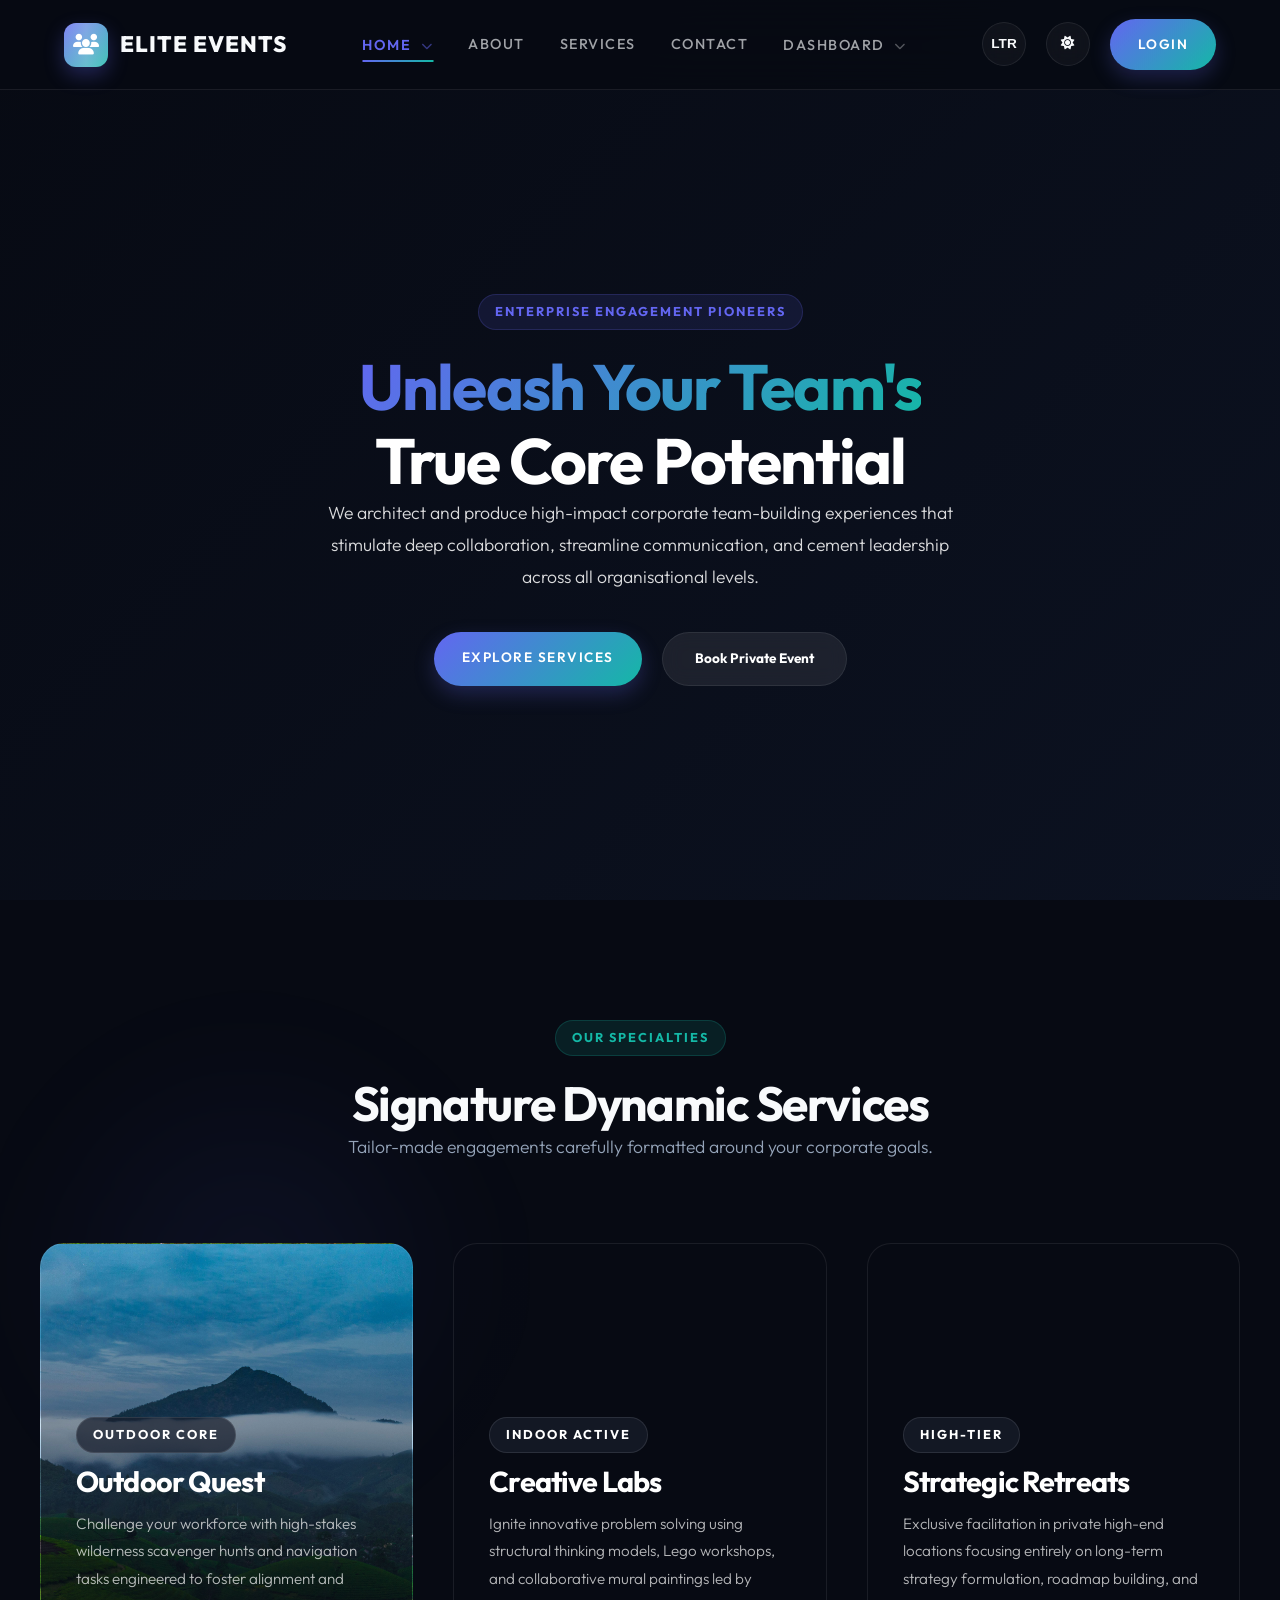
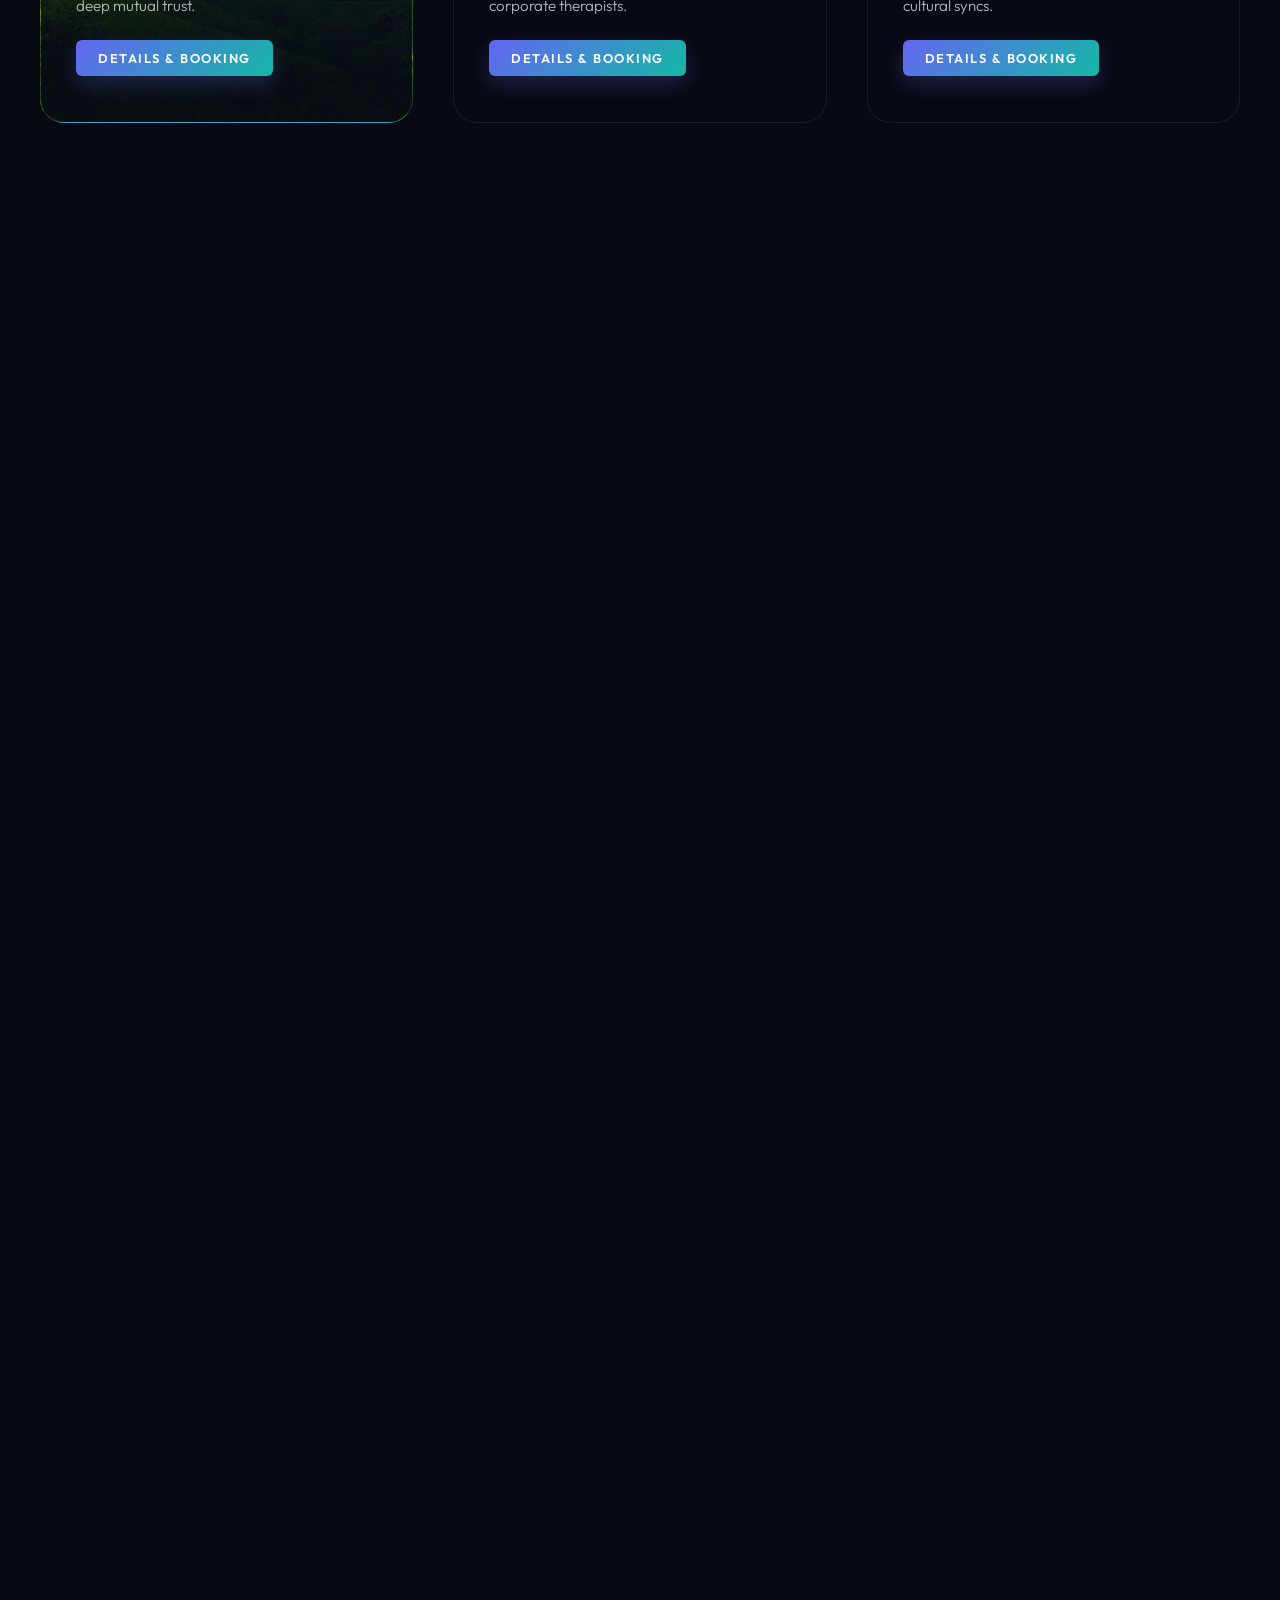
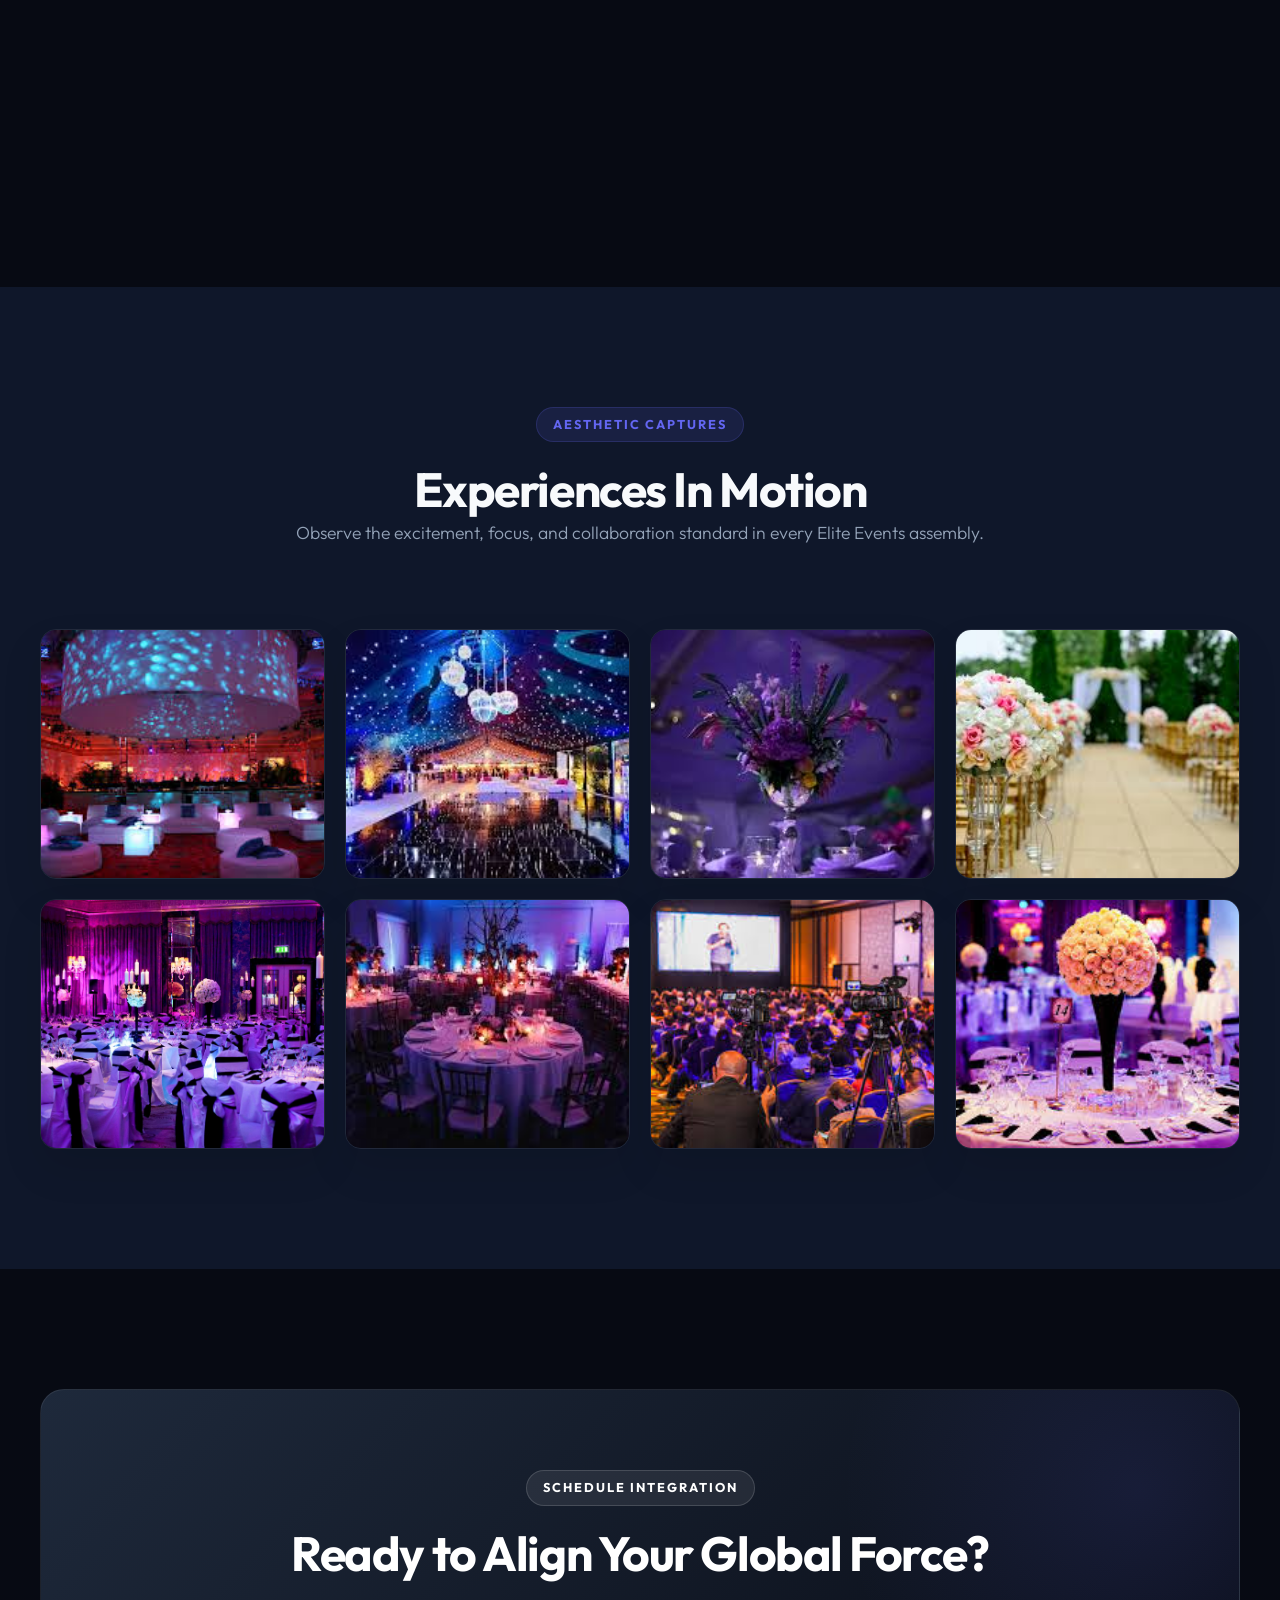
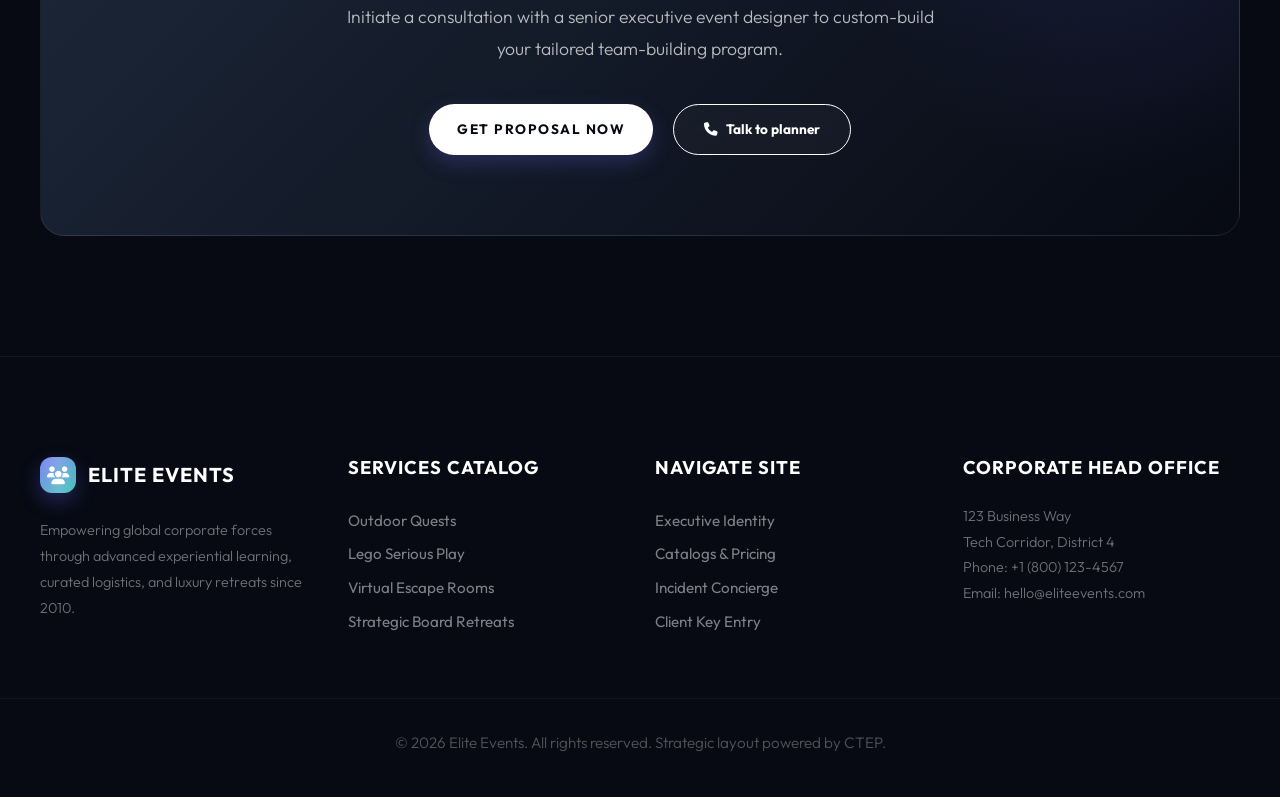
==== commit f710b1e0: "yyyy" ====
--- a/index.html
+++ b/index.html
@@ -33,8 +33,8 @@
         <div class="dropdown-parent" id="nav-home-dropdown">
           <a href="#" class="nav-link-item">Home <i class="fas fa-chevron-down" style="font-size: 0.7rem; margin-left: 5px; opacity: 0.5;"></i></a>
           <div class="dropdown-child">
-            <a href="index.html" class="dropdown-link" id="nav-home-1"><i class="fas fa-house"></i> Home 1</a>
-            <a href="home2.html" class="dropdown-link" id="nav-home-2"><i class="fas fa-house-chimney"></i> Home 2</a>
+            <a href="index.html" class="dropdown-link" id="nav-home-1">Home 1</a>
+            <a href="home2.html" class="dropdown-link" id="nav-home-2">Home 2</a>
           </div>
         </div>
         <a href="about.html" class="nav-link-item" id="nav-about">About</a>
@@ -43,8 +43,8 @@
         <div class="dropdown-parent" id="nav-dashboard-dropdown">
           <a href="#" class="nav-link-item">Dashboard <i class="fas fa-chevron-down" style="font-size: 0.7rem; margin-left: 5px; opacity: 0.5;"></i></a>
           <div class="dropdown-child">
-            <a href="dashboard.html" class="dropdown-link" id="nav-user-dash"><i class="fas fa-user-tie"></i> User Dashboard</a>
-            <a href="admin.html" class="dropdown-link" id="nav-admin-dash"><i class="fas fa-user-shield"></i> Admin Dashboard</a>
+            <a href="dashboard.html" class="dropdown-link" id="nav-user-dash">User Dashboard</a>
+            <a href="admin.html" class="dropdown-link" id="nav-admin-dash">Admin Dashboard</a>
           </div>
         </div>
       </nav>
@@ -94,14 +94,14 @@
   <!-- 1. HERO SECTION -->
   <section class="hero-v1" id="section-hero" style="background-image: url('https://images.unsplash.com/photo-1522071820081-009f0129c71c?auto=format&fit=crop&q=80&w=2070');">
     <div class="hero-overlay"></div>
-    <div class="container">
-      <div class="hero-box">
+    <div class="container" style="display: flex; justify-content: center;">
+      <div class="hero-box" style="text-align: center; margin: 0 auto;">
         <span class="accent-tag" id="hero-tag">Enterprise Engagement Pioneers</span>
         <h1 class="main-title"><span class="text-gradient">Unleash Your Team's</span> <br> True Core Potential</h1>
         <p class="sub-desc" style="max-width: 650px;">We architect and produce high-impact corporate team-building experiences that stimulate deep collaboration, streamline communication, and cement leadership across all organisational levels.</p>
-        <div class="hero-cta-group">
-          <a href="services.html" class="btn-login-premium" id="hero-explore-btn">Explore Services</a>
-          <a href="contact.html" class="btn-icon-luxe" id="hero-book-btn" style="width: auto; height: auto; padding: 14px 32px; border-radius: 50px; background: rgba(255,255,255,0.08); backdrop-filter: blur(10px); -webkit-backdrop-filter: blur(10px);">Book Private Event</a>
+        <div class="hero-cta-group" style="justify-content: center;">
+          <a href="services.html" class="btn-login-premium" id="hero-explore-btn" style="color: #ffffff;">Explore Services</a>
+          <a href="contact.html" class="btn-icon-luxe" id="hero-book-btn" style="width: auto; height: auto; padding: 14px 32px; border-radius: 50px; background: rgba(255,255,255,0.08); backdrop-filter: blur(10px); -webkit-backdrop-filter: blur(10px); color: #ffffff;">Book Private Event</a>
         </div>
       </div>
     </div>
@@ -210,15 +210,15 @@
             
             <div class="grid-3" style="gap: 20px; margin-bottom: 40px; text-align: center;">
               <div style="border-right: 1px solid var(--glass-border); padding-right: 10px;">
-                <h4 style="color: var(--brand-accent); font-size: 1.8rem; margin-bottom: 5px;">500+</h4>
+                <h4 style="color: var(--brand-primary); font-size: 1.8rem; margin-bottom: 5px;">500+</h4>
                 <p style="font-size: 0.75rem; text-transform: uppercase; letter-spacing: 1px; font-weight: 700;">Participants</p>
               </div>
               <div style="border-right: 1px solid var(--glass-border); padding-right: 10px;">
-                <h4 style="color: var(--brand-accent); font-size: 1.8rem; margin-bottom: 5px;">98%</h4>
+                <h4 style="color: var(--brand-primary); font-size: 1.8rem; margin-bottom: 5px;">98%</h4>
                 <p style="font-size: 0.75rem; text-transform: uppercase; letter-spacing: 1px; font-weight: 700;">Approval Rating</p>
               </div>
               <div>
-                <h4 style="color: var(--brand-accent); font-size: 1.8rem; margin-bottom: 5px;">15</h4>
+                <h4 style="color: var(--brand-primary); font-size: 1.8rem; margin-bottom: 5px;">15</h4>
                 <p style="font-size: 0.75rem; text-transform: uppercase; letter-spacing: 1px; font-weight: 700;">Custom Workshops</p>
               </div>
             </div>
@@ -277,7 +277,7 @@
         
         <div class="feature-card animate" id="process-step-2" style="padding: 40px 30px;">
           <span style="font-size: 2.5rem; font-weight: 900; color: rgba(20,184,166,0.2); display: block; margin-bottom: 20px;">02</span>
-          <h3 style="font-size: 1.2rem; margin-bottom: 12px; color: var(--brand-accent);">Bespoke Blueprint</h3>
+          <h3 style="font-size: 1.2rem; margin-bottom: 12px; color: var(--brand-primary);">Bespoke Blueprint</h3>
           <p style="font-size: 0.88rem; margin-bottom: 0;">Our organizational designers program custom services, curate retreat logistics, and source ideal physical/digital venues.</p>
         </div>
 
--- a/style.css
+++ b/style.css
@@ -1232,6 +1232,44 @@
   }
 }
 
+/* 360px Ultra-Small Screen Fixes (Home2 Hero & General Layout) */
+@media (max-width: 360px) {
+  .container {
+    padding: 0 16px;
+  }
+
+  /* Home2 hero — prevent title overflow at 360px */
+  #section-home2-hero h1,
+  #home2-hero-title {
+    font-size: 1.85rem !important;
+    letter-spacing: 0.02em !important;
+    line-height: 1.25 !important;
+    word-break: break-word;
+  }
+
+  #section-home2-hero p {
+    font-size: 0.9rem !important;
+    line-height: 1.7 !important;
+    padding: 0 8px !important;
+  }
+
+  #section-home2-hero .hero-cta-group {
+    flex-direction: column;
+    align-items: center;
+  }
+
+  #section-home2-hero .btn-login-premium {
+    width: 100%;
+    text-align: center;
+    padding: 14px 20px !important;
+  }
+
+  /* Prevent stat grids from squishing */
+  .grid-4 {
+    grid-template-columns: 1fr 1fr !important;
+  }
+}
+
 /* 15. RTL LAYOUT INTEGRATION */
 [dir="rtl"] {
   direction: rtl;
